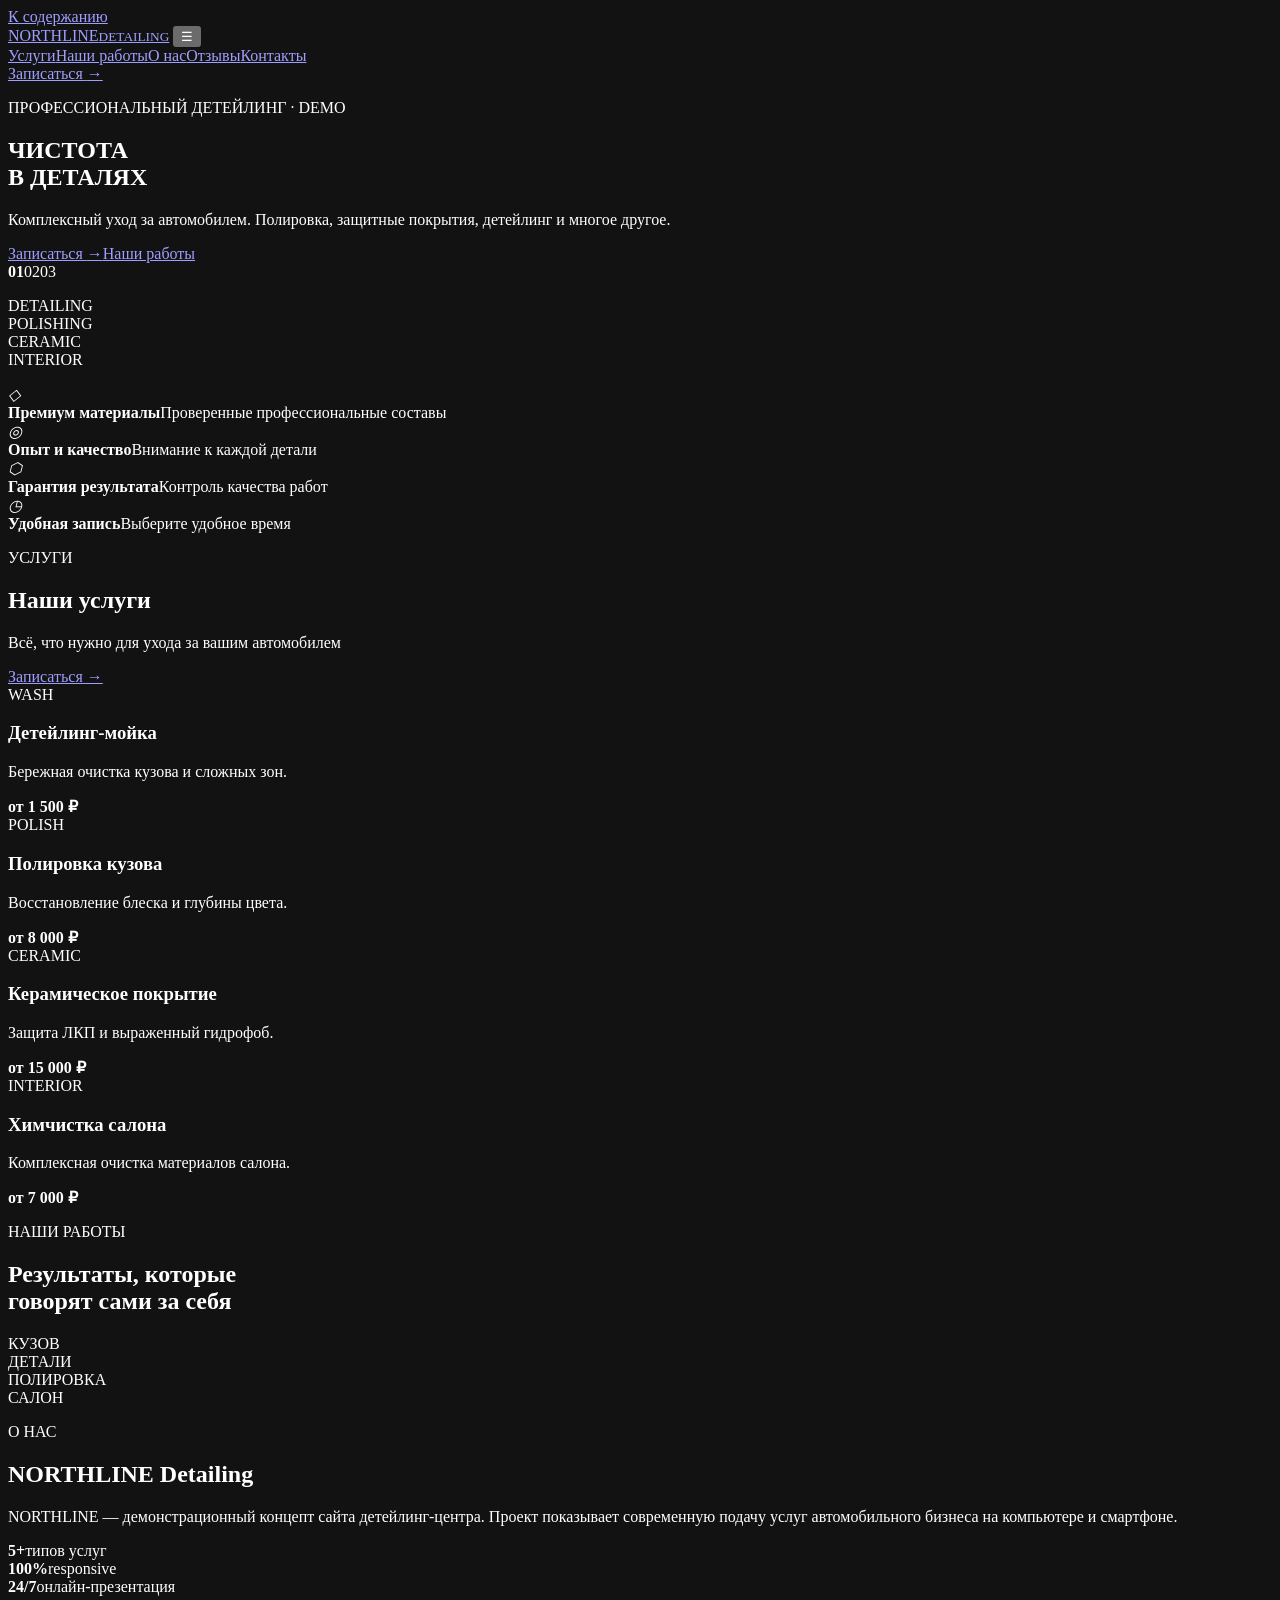
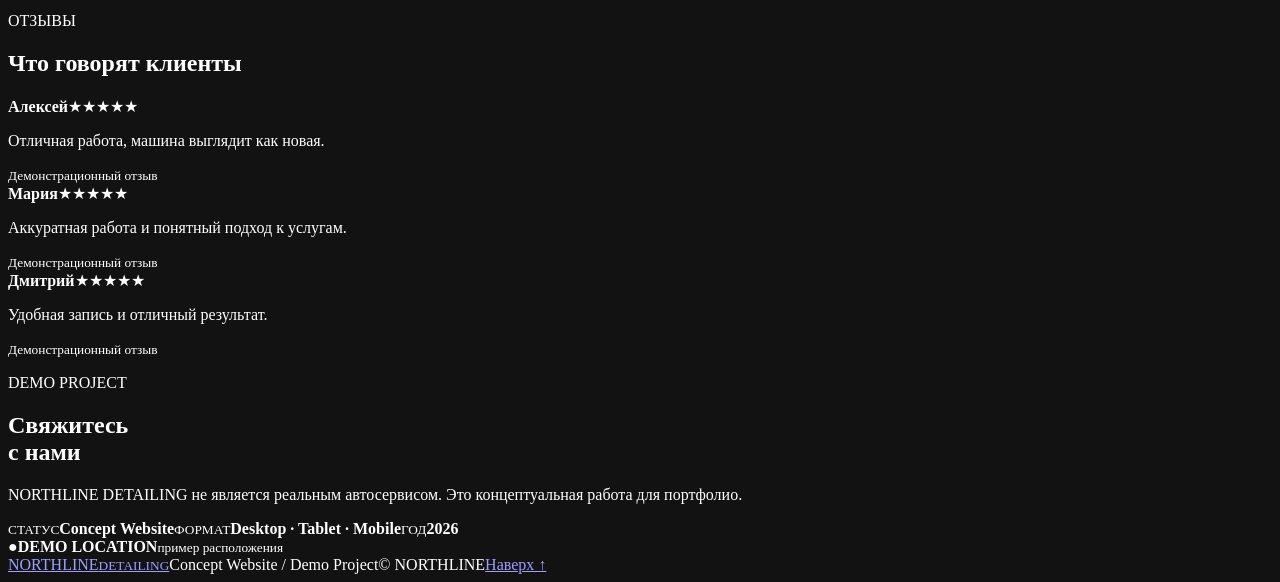
==== index.html @ 5ce38bc7 "Create NORTHLINE DETAILING demo" ====
<!doctype html>
<html lang="ru">
<head>
<meta charset="utf-8">
<meta name="viewport" content="width=device-width,initial-scale=1,viewport-fit=cover">
<meta name="description" content="NORTHLINE DETAILING — концепт-сайт премиального детейлинг-центра. Демонстрационный проект для портфолио веб-разработки.">
<meta name="theme-color" content="#080a0b">
<meta name="color-scheme" content="dark">
<meta property="og:title" content="NORTHLINE DETAILING">
<meta property="og:description" content="Чистота в деталях — демонстрационный сайт детейлинг-центра.">
<meta property="og:type" content="website">
<meta property="og:locale" content="ru_RU">
<title>NORTHLINE DETAILING — Demo Project</title>
<link rel="icon" href="favicon.svg" type="image/svg+xml">
<link rel="stylesheet" href="styles.css">
</head>
<body>
<a class="skip" href="#content">К содержанию</a>
<header class="header">
<a class="brand" href="#top">NORTHLINE<small>DETAILING</small></a>
<button class="menu-btn" aria-label="Открыть меню" aria-expanded="false" aria-controls="nav">☰</button>
<nav id="nav"><a href="#services">Услуги</a><a href="#works">Наши работы</a><a href="#about">О нас</a><a href="#reviews">Отзывы</a><a href="#contacts">Контакты</a></nav>
<a class="header-cta" href="#contacts">Записаться <span>→</span></a>
</header>
<main id="content">
<section id="top" class="hero">
<div class="hero-glow"></div>
<div class="hero-copy">
<p class="eyebrow">ПРОФЕССИОНАЛЬНЫЙ ДЕТЕЙЛИНГ · DEMO</p>
<h1>ЧИСТОТА<br><span>В ДЕТАЛЯХ</span></h1>
<p class="lead">Комплексный уход за автомобилем. Полировка, защитные покрытия, детейлинг и многое другое.</p>
<div class="actions"><a class="btn primary" href="#contacts">Записаться <b>→</b></a><a class="btn" href="#works">Наши работы</a></div>
<div class="pager"><b>01</b><i></i><span>02</span><span>03</span></div>
</div>
<div class="car-art" aria-hidden="true"><div class="light"></div><div class="car"><div class="glass"></div><div class="hood"></div><div class="wheel w1"></div><div class="wheel w2"></div></div><p>DETAILING<br>POLISHING<br>CERAMIC<br>INTERIOR</p></div>
</section>
<section class="benefits">
<article><i>◇</i><div><b>Премиум материалы</b><span>Проверенные профессиональные составы</span></div></article>
<article><i>◎</i><div><b>Опыт и качество</b><span>Внимание к каждой детали</span></div></article>
<article><i>⬡</i><div><b>Гарантия результата</b><span>Контроль качества работ</span></div></article>
<article><i>◷</i><div><b>Удобная запись</b><span>Выберите удобное время</span></div></article>
</section>
<section id="services" class="section">
<div class="section-head"><div><p class="eyebrow">УСЛУГИ</p><h2>Наши услуги</h2><p class="sub">Всё, что нужно для ухода за вашим автомобилем</p></div><a class="mini-btn" href="#contacts">Записаться →</a></div>
<div class="service-grid">
<article><div class="service-img wash"><span>WASH</span></div><h3>Детейлинг-мойка</h3><p>Бережная очистка кузова и сложных зон.</p><strong>от 1 500 ₽</strong></article>
<article><div class="service-img polish"><span>POLISH</span></div><h3>Полировка кузова</h3><p>Восстановление блеска и глубины цвета.</p><strong>от 8 000 ₽</strong></article>
<article><div class="service-img ceramic"><span>CERAMIC</span></div><h3>Керамическое покрытие</h3><p>Защита ЛКП и выраженный гидрофоб.</p><strong>от 15 000 ₽</strong></article>
<article><div class="service-img interior"><span>INTERIOR</span></div><h3>Химчистка салона</h3><p>Комплексная очистка материалов салона.</p><strong>от 7 000 ₽</strong></article>
</div>
</section>
<section id="works" class="section works">
<div class="section-head"><div><p class="eyebrow">НАШИ РАБОТЫ</p><h2>Результаты, которые<br>говорят сами за себя</h2></div></div>
<div class="work-grid"><div class="work rear"><span>КУЗОВ</span></div><div class="work wheel"><span>ДЕТАЛИ</span></div><div class="work front"><span>ПОЛИРОВКА</span></div><div class="work seat"><span>САЛОН</span></div></div>
</section>
<section id="about" class="about section">
<div><p class="eyebrow">О НАС</p><h2>NORTHLINE Detailing</h2><p>NORTHLINE — демонстрационный концепт сайта детейлинг-центра. Проект показывает современную подачу услуг автомобильного бизнеса на компьютере и смартфоне.</p></div>
<div class="stats"><article><strong>5+</strong><span>типов услуг</span></article><article><strong>100%</strong><span>responsive</span></article><article><strong>24/7</strong><span>онлайн-презентация</span></article></div>
</section>
<section id="reviews" class="section reviews">
<p class="eyebrow">ОТЗЫВЫ</p><h2>Что говорят клиенты</h2>
<div class="review-grid"><article><b>Алексей</b><span>★★★★★</span><p>Отличная работа, машина выглядит как новая.</p><small>Демонстрационный отзыв</small></article><article><b>Мария</b><span>★★★★★</span><p>Аккуратная работа и понятный подход к услугам.</p><small>Демонстрационный отзыв</small></article><article><b>Дмитрий</b><span>★★★★★</span><p>Удобная запись и отличный результат.</p><small>Демонстрационный отзыв</small></article></div>
</section>
<section id="contacts" class="section contacts">
<div><p class="eyebrow">DEMO PROJECT</p><h2>Свяжитесь<br>с нами</h2><p>NORTHLINE DETAILING не является реальным автосервисом. Это концептуальная работа для портфолио.</p></div>
<div class="contact-card"><small>СТАТУС</small><b>Concept Website</b><small>ФОРМАТ</small><b>Desktop · Tablet · Mobile</b><small>ГОД</small><b>2026</b></div>
<div class="map"><span>●</span><b>DEMO LOCATION</b><small>пример расположения</small></div>
</section>
</main>
<footer><a class="brand" href="#top">NORTHLINE<small>DETAILING</small></a><span>Concept Website / Demo Project</span><span>© <span id="year"></span> NORTHLINE</span><a href="#top">Наверх ↑</a></footer>
<script src="script.js" defer></script>
</body></html>
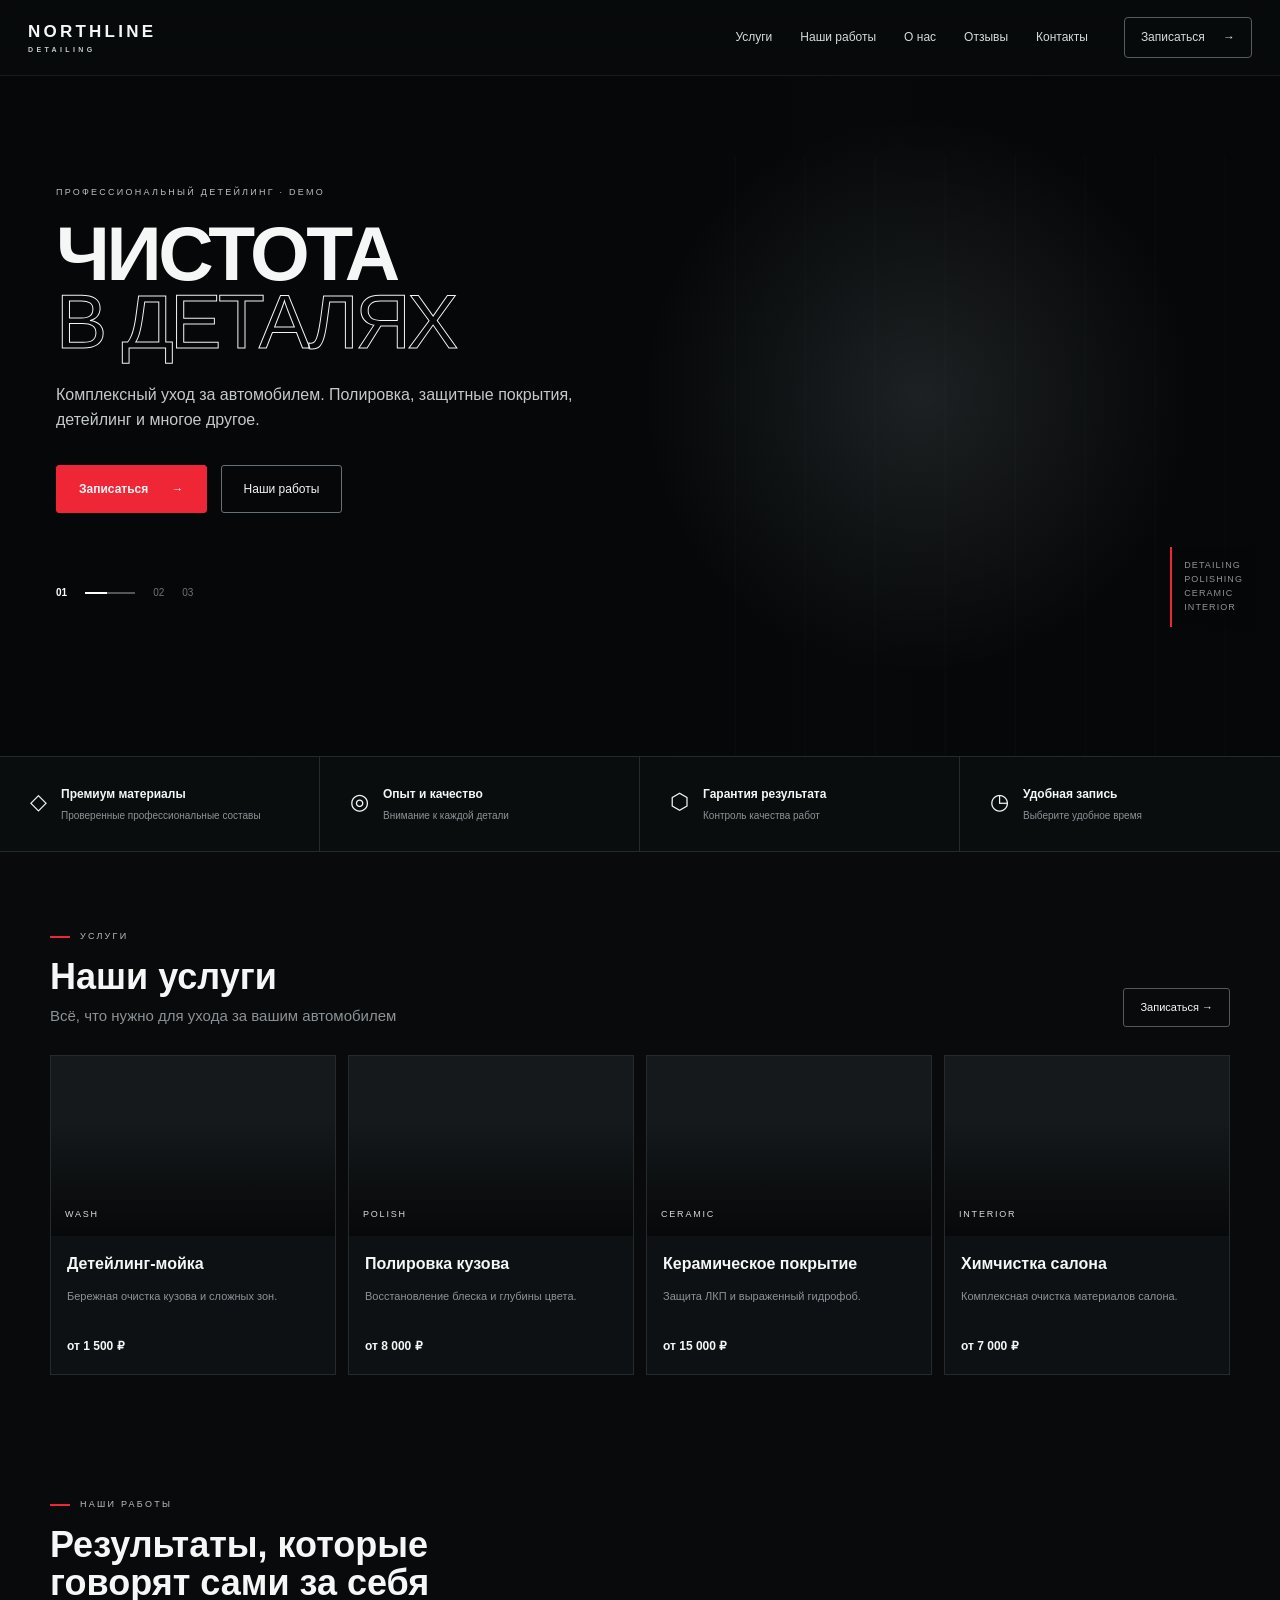
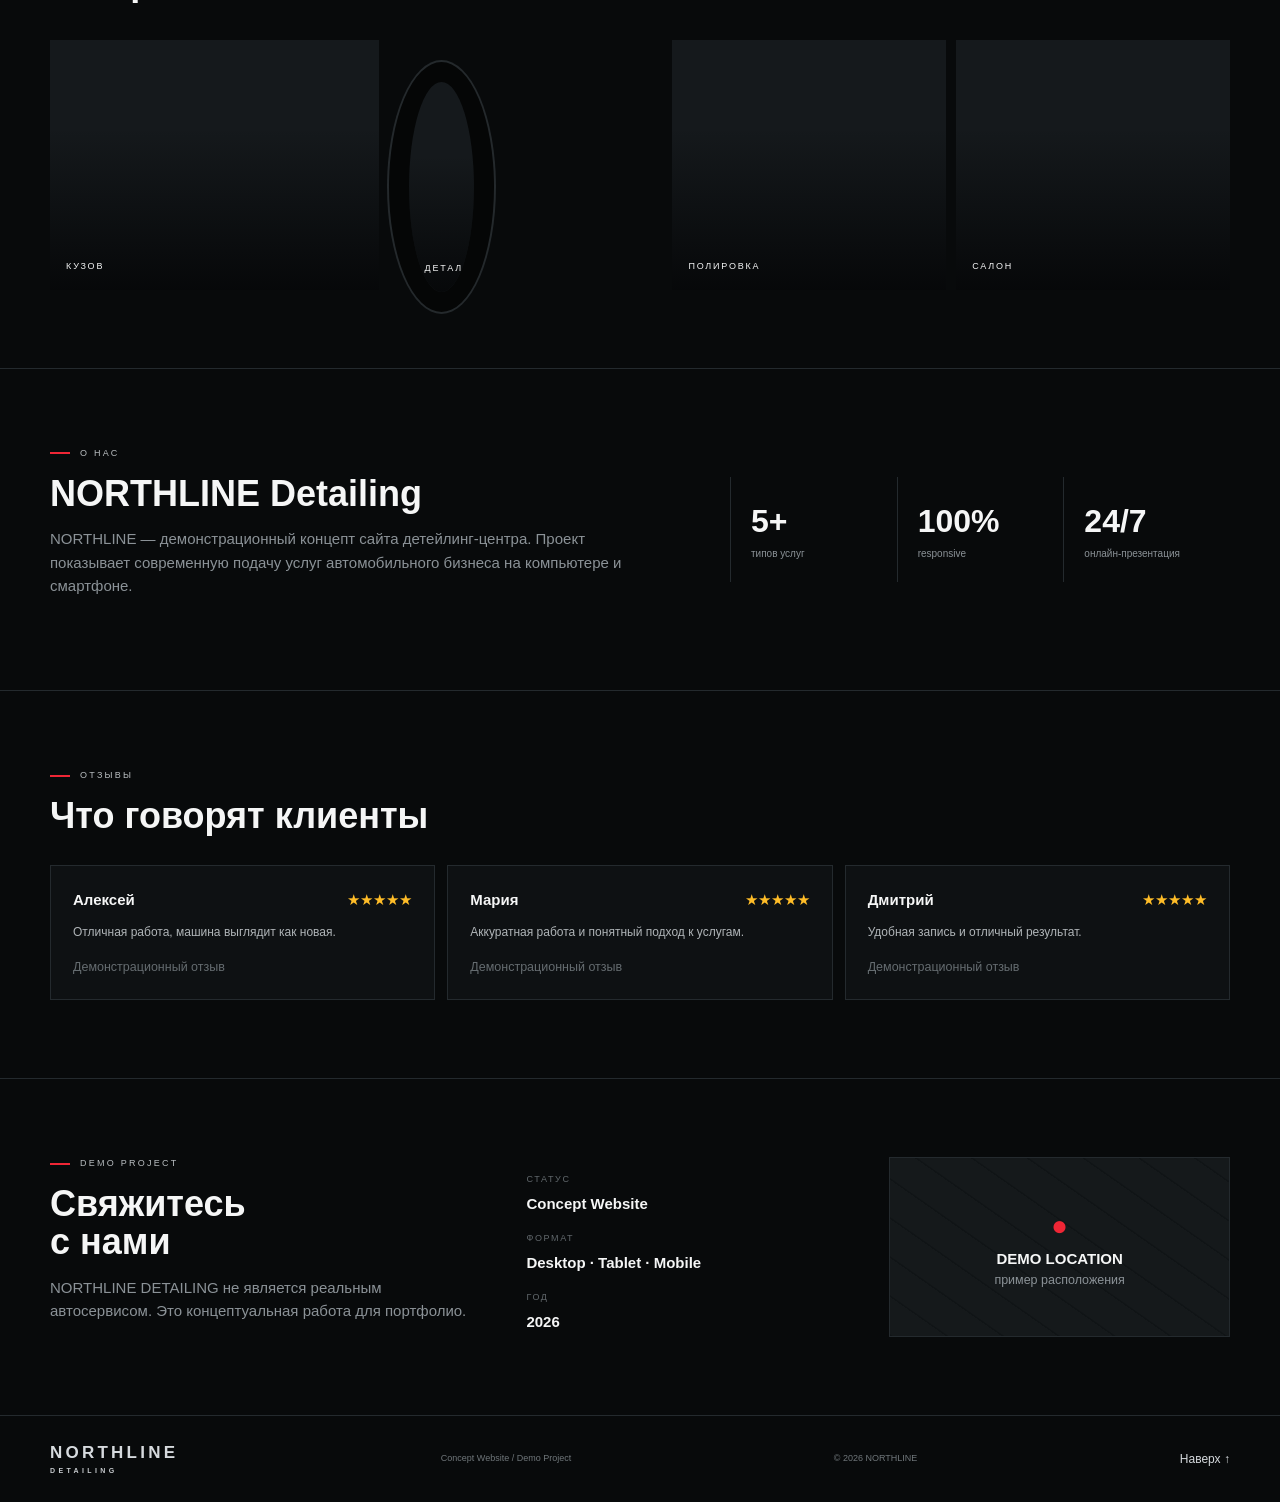
==== commit fb3402c2: "NORTHLINE v3: remove legacy car and bust asset cache" ====
--- a/index.html
+++ b/index.html
@@ -12,7 +12,7 @@
 <meta property="og:locale" content="ru_RU">
 <title>NORTHLINE DETAILING — Demo Project</title>
 <link rel="icon" href="favicon.svg" type="image/svg+xml">
-<link rel="stylesheet" href="styles.css">
+<link rel="stylesheet" href="styles.css?v=3">
 </head>
 <body>
 <a class="skip" href="#content">К содержанию</a>
@@ -32,7 +32,7 @@
 <div class="actions"><a class="btn primary" href="#contacts">Записаться <b>→</b></a><a class="btn" href="#works">Наши работы</a></div>
 <div class="pager"><b>01</b><i></i><span>02</span><span>03</span></div>
 </div>
-<div class="car-art" aria-hidden="true"><div class="light"></div><div class="car"><div class="glass"></div><div class="hood"></div><div class="wheel w1"></div><div class="wheel w2"></div></div><p>DETAILING<br>POLISHING<br>CERAMIC<br>INTERIOR</p></div>
+<div class="car-art" aria-hidden="true"><p>DETAILING<br>POLISHING<br>CERAMIC<br>INTERIOR</p></div>
 </section>
 <section class="benefits">
 <article><i>◇</i><div><b>Премиум материалы</b><span>Проверенные профессиональные составы</span></div></article>
@@ -68,5 +68,5 @@
 </section>
 </main>
 <footer><a class="brand" href="#top">NORTHLINE<small>DETAILING</small></a><span>Concept Website / Demo Project</span><span>© <span id="year"></span> NORTHLINE</span><a href="#top">Наверх ↑</a></footer>
-<script src="script.js" defer></script>
+<script src="script.js?v=3" defer></script>
 </body></html>
--- a/styles.css
+++ b/styles.css
@@ -0,0 +1,24 @@
+:root{--bg:#080a0b;--panel:#0e1113;--panel2:#121619;--ink:#f5f6f6;--muted:#8b9297;--line:#242a2e;--red:#ef2635;--max:1380px}*{box-sizing:border-box}html{scroll-behavior:smooth}body{margin:0;background:var(--bg);color:var(--ink);font:15px/1.55 Arial,sans-serif;-webkit-font-smoothing:antialiased}a{color:inherit}.skip{position:absolute;left:-9999px}.skip:focus{left:12px;top:12px;z-index:100;background:#fff;color:#000;padding:10px}.header{height:76px;display:flex;align-items:center;gap:36px;padding:0 max(28px,calc((100vw - var(--max))/2));position:sticky;top:0;z-index:30;background:rgba(8,10,11,.9);backdrop-filter:blur(18px);border-bottom:1px solid rgba(255,255,255,.07)}.brand{text-decoration:none;font-weight:800;letter-spacing:.19em;font-size:17px;line-height:1}.brand small{display:block;font-size:7px;letter-spacing:.48em;margin-top:6px;color:#c7cbce}nav{display:flex;gap:28px;margin-left:auto}nav a,.header-cta,footer a{text-decoration:none;font-size:12px;color:#d6dade}.header-cta{border:1px solid #555d62;border-radius:4px;padding:10px 16px}.header-cta span{margin-left:15px}.menu-btn{display:none;background:none;border:0;color:#fff;font-size:24px}.hero{max-width:var(--max);min-height:680px;margin:auto;position:relative;overflow:hidden;display:grid;grid-template-columns:52% 48%;background:linear-gradient(110deg,#080a0b 38%,#11161a)}.hero-glow{position:absolute;inset:0;background:radial-gradient(circle at 72% 47%,rgba(110,120,126,.22),transparent 28%),linear-gradient(90deg,transparent 50%,rgba(0,0,0,.15));pointer-events:none}.hero-copy{position:relative;z-index:2;padding:110px 56px 50px}.eyebrow{font-size:9px;letter-spacing:.25em;color:#b9bec1;margin:0 0 14px}.eyebrow:before{content:"";display:inline-block;width:20px;height:2px;background:var(--red);vertical-align:middle;margin-right:10px}.hero .eyebrow:before{display:none}.hero h1{font-size:clamp(54px,6vw,92px);line-height:.88;letter-spacing:-.045em;margin:20px 0 28px}.hero h1 span{font-weight:400;color:transparent;-webkit-text-stroke:1px #f4f4f4}.lead{max-width:560px;color:#c5c9cc;font-size:16px}.actions{display:flex;gap:14px;margin-top:32px}.btn{padding:14px 22px;border:1px solid #687077;border-radius:3px;text-decoration:none;font-size:12px;transition:.2s}.btn.primary{background:var(--red);border-color:var(--red);font-weight:700}.btn b{margin-left:20px}.btn:hover{transform:translateY(-2px)}.pager{display:flex;align-items:center;gap:18px;margin-top:72px;font-size:10px;color:#6e7478}.pager b{color:#fff}.pager i{display:block;width:50px;height:2px;background:linear-gradient(90deg,#fff 45%,#555 45%)}.car-art{position:relative;min-height:600px;align-self:end}.car-art:after{content:"";position:absolute;inset:0;background:repeating-linear-gradient(90deg,transparent 0 68px,rgba(255,255,255,.025) 69px 70px);opacity:.6}.car{position:absolute;z-index:2;right:-40px;bottom:100px;width:620px;height:270px;background:linear-gradient(165deg,#2d353a 0 7%,#080a0b 34%,#151a1e 63%,#030404);clip-path:polygon(3% 46%,23% 35%,37% 9%,70% 7%,89% 28%,98% 50%,96% 78%,5% 80%,0 64%);filter:drop-shadow(0 35px 28px #000)}.glass{position:absolute;left:220px;top:32px;width:230px;height:75px;background:linear-gradient(130deg,#202a30,#050708);clip-path:polygon(13% 0,75% 0,100% 100%,0 100%)}.hood{position:absolute;left:30px;top:120px;width:260px;height:5px;background:linear-gradient(90deg,var(--red),#fff 35%,transparent);box-shadow:0 0 20px #fff}.wheel{position:absolute;bottom:-22px;width:105px;height:105px;border:20px solid #050606;border-radius:50%;background:radial-gradient(circle,#777 0 8%,#222 9% 38%,#080909 39%);box-shadow:0 0 0 2px #24292c}.w1{left:90px}.w2{right:65px}.car-art>p{position:absolute;z-index:3;right:25px;bottom:60px;color:#8d9498;font-size:9px;letter-spacing:.12em}.light{position:absolute;right:100px;top:80px;width:400px;height:260px;background:radial-gradient(ellipse,rgba(255,255,255,.08),transparent 65%);transform:rotate(-12deg)}.benefits{max-width:var(--max);margin:auto;display:grid;grid-template-columns:repeat(4,1fr);border-block:1px solid var(--line);background:#0a0d0e}.benefits article{display:flex;gap:14px;padding:28px 30px;border-right:1px solid var(--line)}.benefits article:last-child{border:0}.benefits i{font-style:normal;font-size:22px}.benefits b,.benefits span{display:block}.benefits b{font-size:12px}.benefits span{font-size:10px;color:var(--muted);margin-top:4px}.section{max-width:var(--max);margin:auto;padding:78px 50px}.section-head{display:flex;justify-content:space-between;align-items:end}.section h2{font-size:36px;line-height:1.05;margin:8px 0 8px}.sub{color:var(--muted);margin:0 0 28px}.mini-btn{border:1px solid #52595e;border-radius:3px;padding:10px 16px;text-decoration:none;font-size:11px;margin-bottom:28px}.service-grid{display:grid;grid-template-columns:repeat(4,1fr);gap:12px}.service-grid article{border:1px solid var(--line);background:var(--panel);padding-bottom:18px;transition:.25s}.service-grid article:hover{transform:translateY(-4px);border-color:#4b5358}.service-img{height:180px;display:flex;align-items:end;padding:14px;overflow:hidden;position:relative;background:#15191b}.service-img:before{content:"";position:absolute;inset:0}.service-img span{position:relative;z-index:1;font-size:9px;letter-spacing:.2em;color:#d7dbdd}.wash:before{background:radial-gradient(circle at 25% 35%,rgba(255,255,255,.7) 0 2%,transparent 3%),repeating-radial-gradient(circle at 40% 55%,#31383b 0 2px,#101315 3px 16px)}.polish:before{background:radial-gradient(circle at 60% 20%,#9a1d27,transparent 10%),radial-gradient(circle at 50% 55%,#4d5355,transparent 18%),linear-gradient(140deg,#101214,#292d2f)}.ceramic:before{background:radial-gradient(circle at 40% 45%,#cfd5d8 0 2%,transparent 3%),radial-gradient(circle at 70% 30%,#d7dde0 0 1%,transparent 2%),linear-gradient(150deg,#242a2d,#0b0d0e)}.interior:before{background:repeating-linear-gradient(75deg,#161a1d 0 25px,#45141a 26px 29px,#0b0d0e 30px 55px)}.service-grid h3,.service-grid p,.service-grid strong{margin-left:16px;margin-right:16px}.service-grid h3{font-size:16px;margin-bottom:5px}.service-grid p{font-size:11px;color:var(--muted);min-height:34px}.service-grid strong{font-size:12px}.works{padding-top:45px}.work-grid{display:grid;grid-template-columns:1.2fr 1fr 1fr 1fr;gap:10px;margin-top:30px}.work{height:250px;display:flex;align-items:end;padding:16px;position:relative;overflow:hidden;background:#15191c}.work:before{content:"";position:absolute;inset:0;transition:.35s}.work:hover:before{transform:scale(1.04)}.work span{position:relative;z-index:1;font-size:9px;letter-spacing:.2em}.rear:before{background:radial-gradient(circle at 22% 55%,#e3202d 0 2%,transparent 8%),linear-gradient(140deg,#080909,#252b2e 55%,#090a0b)}.wheel:before{background:repeating-radial-gradient(circle at 50% 50%,#0a0b0c 0 22px,#454b4e 23px 28px,#101214 29px 45px)}.front:before{background:linear-gradient(155deg,#090a0b,#2d3336 50%,#090b0c);box-shadow:inset 0 0 60px #000}.seat:before{background:repeating-linear-gradient(75deg,#111416 0 35px,#5c151d 36px 39px,#080a0b 40px 70px)}.about{display:grid;grid-template-columns:1.2fr 1fr;gap:80px;border-top:1px solid var(--line)}.about p:not(.eyebrow){color:var(--muted);max-width:650px}.stats{display:grid;grid-template-columns:repeat(3,1fr);align-items:center}.stats article{padding:20px;border-left:1px solid var(--line)}.stats strong,.stats span{display:block}.stats strong{font-size:32px}.stats span{color:var(--muted);font-size:10px}.reviews{border-top:1px solid var(--line)}.review-grid{display:grid;grid-template-columns:repeat(3,1fr);gap:12px;margin-top:30px}.review-grid article{border:1px solid var(--line);background:var(--panel);padding:22px}.review-grid span{float:right;color:#ffbd28}.review-grid p{color:#b0b5b8;font-size:12px}.review-grid small{color:#656c70}.contacts{display:grid;grid-template-columns:1.1fr .8fr .9fr;gap:60px;align-items:center;border-top:1px solid var(--line)}.contacts>div>p:not(.eyebrow){color:var(--muted);max-width:500px}.contact-card{display:grid;gap:5px}.contact-card small{color:#62696d;font-size:9px;letter-spacing:.18em;margin-top:12px}.map{height:180px;border:1px solid var(--line);background:repeating-linear-gradient(35deg,#101416 0 1px,#15191b 2px 32px);display:grid;place-content:center;text-align:center}.map span{color:var(--red);font-size:28px}.map small{color:var(--muted)}footer{max-width:var(--max);margin:auto;border-top:1px solid var(--line);padding:28px 50px;display:flex;align-items:center;justify-content:space-between;color:#6f767a;font-size:9px}section[id]{scroll-margin-top:85px}a:focus-visible,button:focus-visible{outline:2px solid var(--red);outline-offset:4px}.menu-open{overflow:hidden}@media(max-width:850px){.header{height:68px;padding:0 20px}.header-cta{display:none}.menu-btn{display:block;margin-left:auto;cursor:pointer;min-width:44px;min-height:44px}nav{display:none;position:absolute;top:68px;left:0;right:0;background:#090b0c;padding:22px;flex-direction:column;border-bottom:1px solid var(--line)}nav.open{display:flex}nav a{font-size:17px;padding:8px}.hero{grid-template-columns:1fr;min-height:760px}.hero-copy{padding:70px 24px 30px}.hero h1{font-size:58px}.car-art{position:absolute;inset:auto 0 0 0;min-height:330px;opacity:.85}.car{width:480px;height:210px;right:-120px;bottom:70px}.glass{transform:scale(.75);transform-origin:left top}.wheel{transform:scale(.75)}.pager{margin-top:42px}.benefits{grid-template-columns:1fr 1fr}.service-grid{grid-template-columns:1fr 1fr}.work-grid{grid-template-columns:1fr 1fr}.about{grid-template-columns:1fr;gap:30px}.contacts{grid-template-columns:1fr 1fr}.map{grid-column:1/-1}.section{padding:62px 22px}footer{padding:28px 22px;gap:20px;flex-wrap:wrap}}@media(max-width:520px){.hero{min-height:720px}.hero h1{font-size:48px}.lead{font-size:14px}.actions{flex-wrap:wrap}.benefits{grid-template-columns:1fr}.benefits article{border-right:0;border-bottom:1px solid var(--line)}.service-grid{display:flex;overflow:auto;scroll-snap-type:x mandatory}.service-grid article{min-width:82vw;scroll-snap-align:center}.work-grid{display:flex;overflow:auto;scroll-snap-type:x mandatory}.work{min-width:78vw;scroll-snap-align:center}.stats{grid-template-columns:1fr 1fr 1fr}.stats strong{font-size:25px}.review-grid{display:flex;overflow:auto}.review-grid article{min-width:82vw}.contacts{grid-template-columns:1fr}.section-head{align-items:start}.mini-btn{display:none}.car{right:-190px}.car-art>p{display:none}}@media(prefers-reduced-motion:reduce){html{scroll-behavior:auto}*,*:before,*:after{transition:none!important}}
+/* v2 — photographic art direction */
+.hero{background-image:linear-gradient(90deg,rgba(5,7,8,.98) 0%,rgba(5,7,8,.90) 39%,rgba(5,7,8,.38) 67%,rgba(5,7,8,.52) 100%),url("https://images.unsplash.com/photo-1714434087805-1147b7d37c0a?auto=format&fit=crop&q=86&w=2400");background-size:cover;background-position:center}
+.car-art{min-height:600px}.car-art .car,.car-art .light{display:none}.car-art>p{bottom:120px;background:rgba(5,7,8,.6);padding:12px;border-left:2px solid var(--red)}
+.service-img,.work{background-size:cover;background-position:center}
+.service-img:after,.work:after{content:"";position:absolute;inset:0;background:linear-gradient(180deg,transparent 35%,rgba(4,5,6,.85))}
+.service-img span,.work span{z-index:2}
+.wash{background-image:url("https://images.unsplash.com/photo-1658591645031-8ce030cc96f7?auto=format&fit=crop&q=80&w=1200")}
+.polish{background-image:url("https://images.unsplash.com/photo-1628149611399-d5f7b6723a90?auto=format&fit=crop&q=80&w=1200")}
+.ceramic{background-image:url("https://images.unsplash.com/photo-1714434087805-1147b7d37c0a?auto=format&fit=crop&q=80&w=1200")}
+.interior{background-image:url("https://images.unsplash.com/photo-1628149611399-d5f7b6723a90?auto=format&fit=crop&q=80&w=1200");background-position:70% 50%}
+.service-img:before,.work:before{display:none}
+.rear{background-image:url("https://images.unsplash.com/photo-1628149611399-d5f7b6723a90?auto=format&fit=crop&q=82&w=1400")}
+.wheel{background-image:url("https://images.unsplash.com/photo-1714434087805-1147b7d37c0a?auto=format&fit=crop&q=82&w=1400");background-position:65% 50%}
+.front{background-image:url("https://images.unsplash.com/photo-1658591645031-8ce030cc96f7?auto=format&fit=crop&q=82&w=1400")}
+.seat{background-image:url("https://images.unsplash.com/photo-1628149611399-d5f7b6723a90?auto=format&fit=crop&q=82&w=1400");background-position:30% 50%}
+@media(max-width:850px){.hero{background-image:linear-gradient(180deg,rgba(5,7,8,.88) 0%,rgba(5,7,8,.78) 50%,rgba(5,7,8,.42) 100%),url("https://images.unsplash.com/photo-1714434087805-1147b7d37c0a?auto=format&fit=crop&q=84&w=1400");background-position:58% center}.car-art{display:none}}
+
+/* v3 — hard reset for the hero, prevents the legacy CSS car from ever appearing */
+.hero .car,.hero .glass,.hero .hood,.hero .wheel,.hero .light{display:none!important}
+.hero{isolation:isolate}
+.hero:before{content:"";position:absolute;inset:0;z-index:0;background:linear-gradient(90deg,rgba(5,7,8,.98) 0%,rgba(5,7,8,.90) 38%,rgba(5,7,8,.32) 70%,rgba(5,7,8,.48) 100%),url("https://images.unsplash.com/photo-1714434087805-1147b7d37c0a?auto=format&fit=crop&q=88&w=2400");background-size:cover;background-position:center}
+.hero-copy,.car-art{z-index:2}
+@media(max-width:850px){.hero:before{background:linear-gradient(180deg,rgba(5,7,8,.9) 0%,rgba(5,7,8,.74) 55%,rgba(5,7,8,.4) 100%),url("https://images.unsplash.com/photo-1714434087805-1147b7d37c0a?auto=format&fit=crop&q=86&w=1400");background-size:cover;background-position:58% center}}
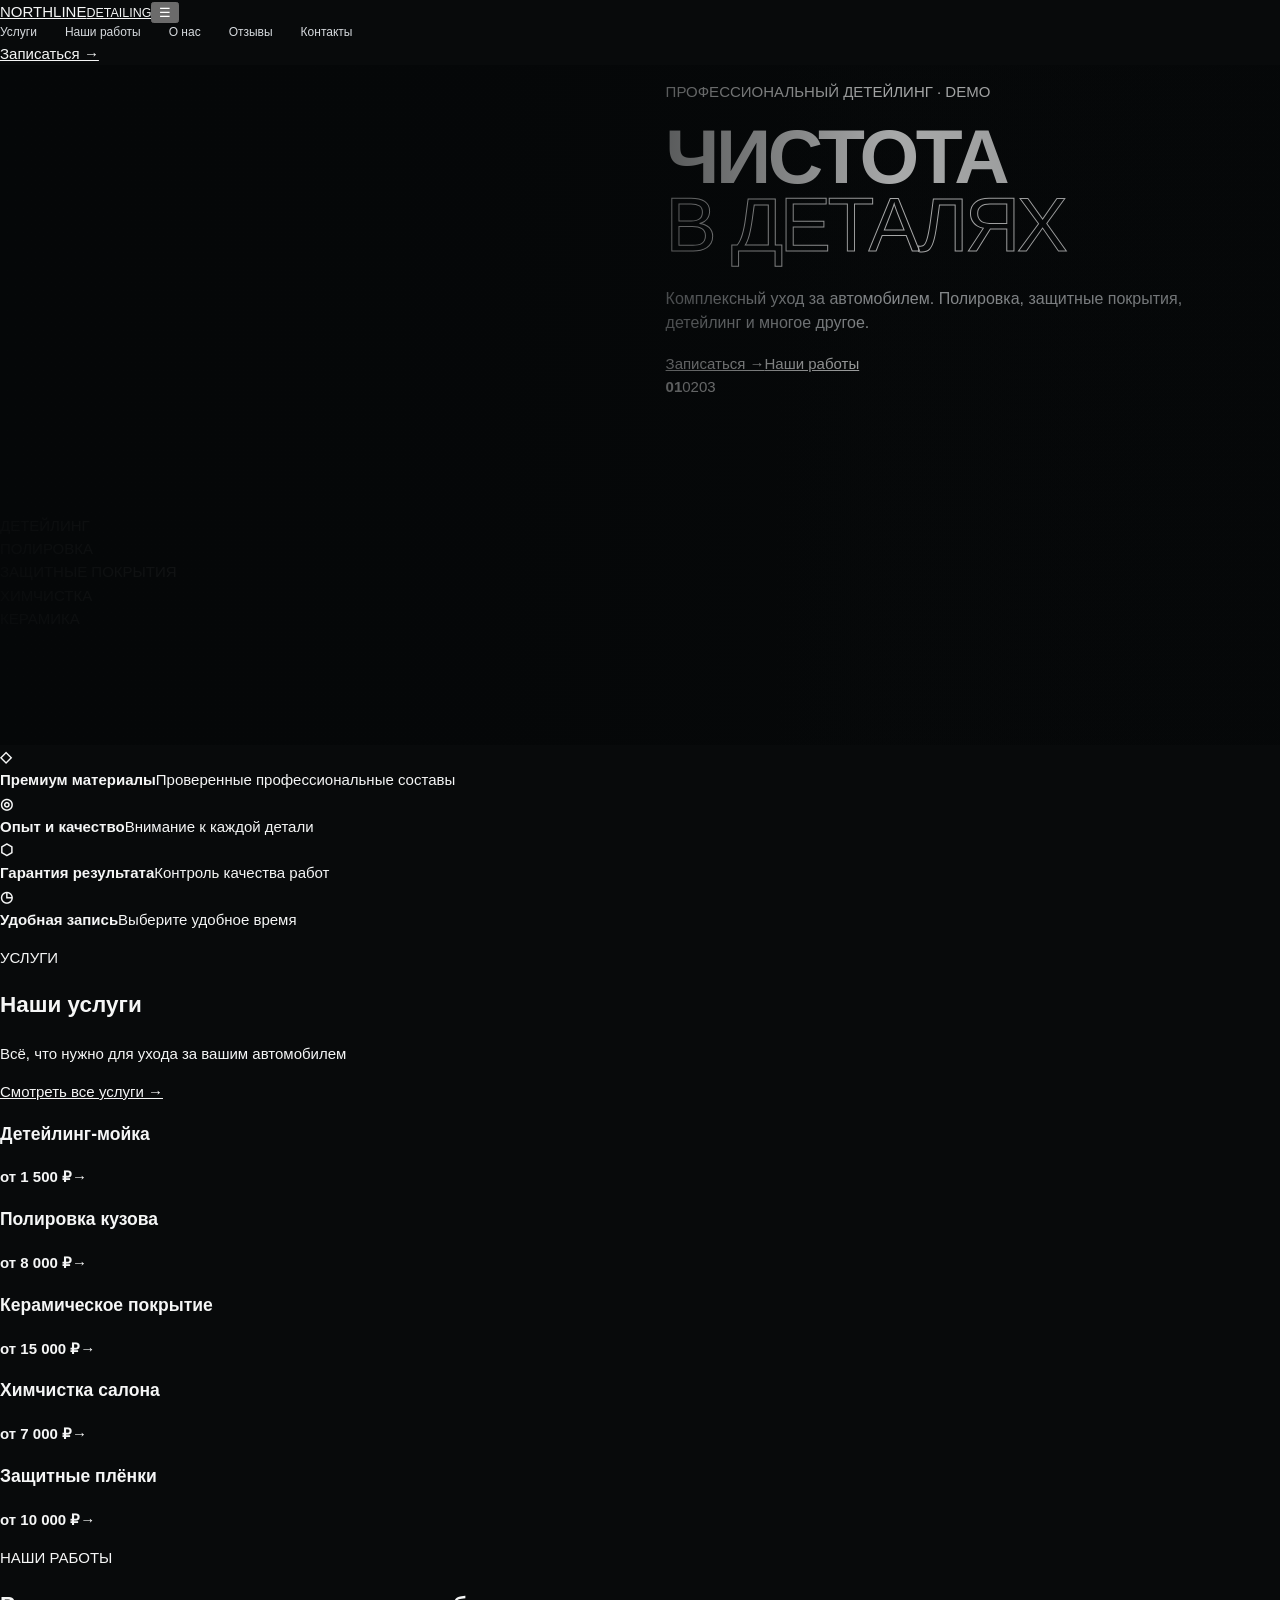
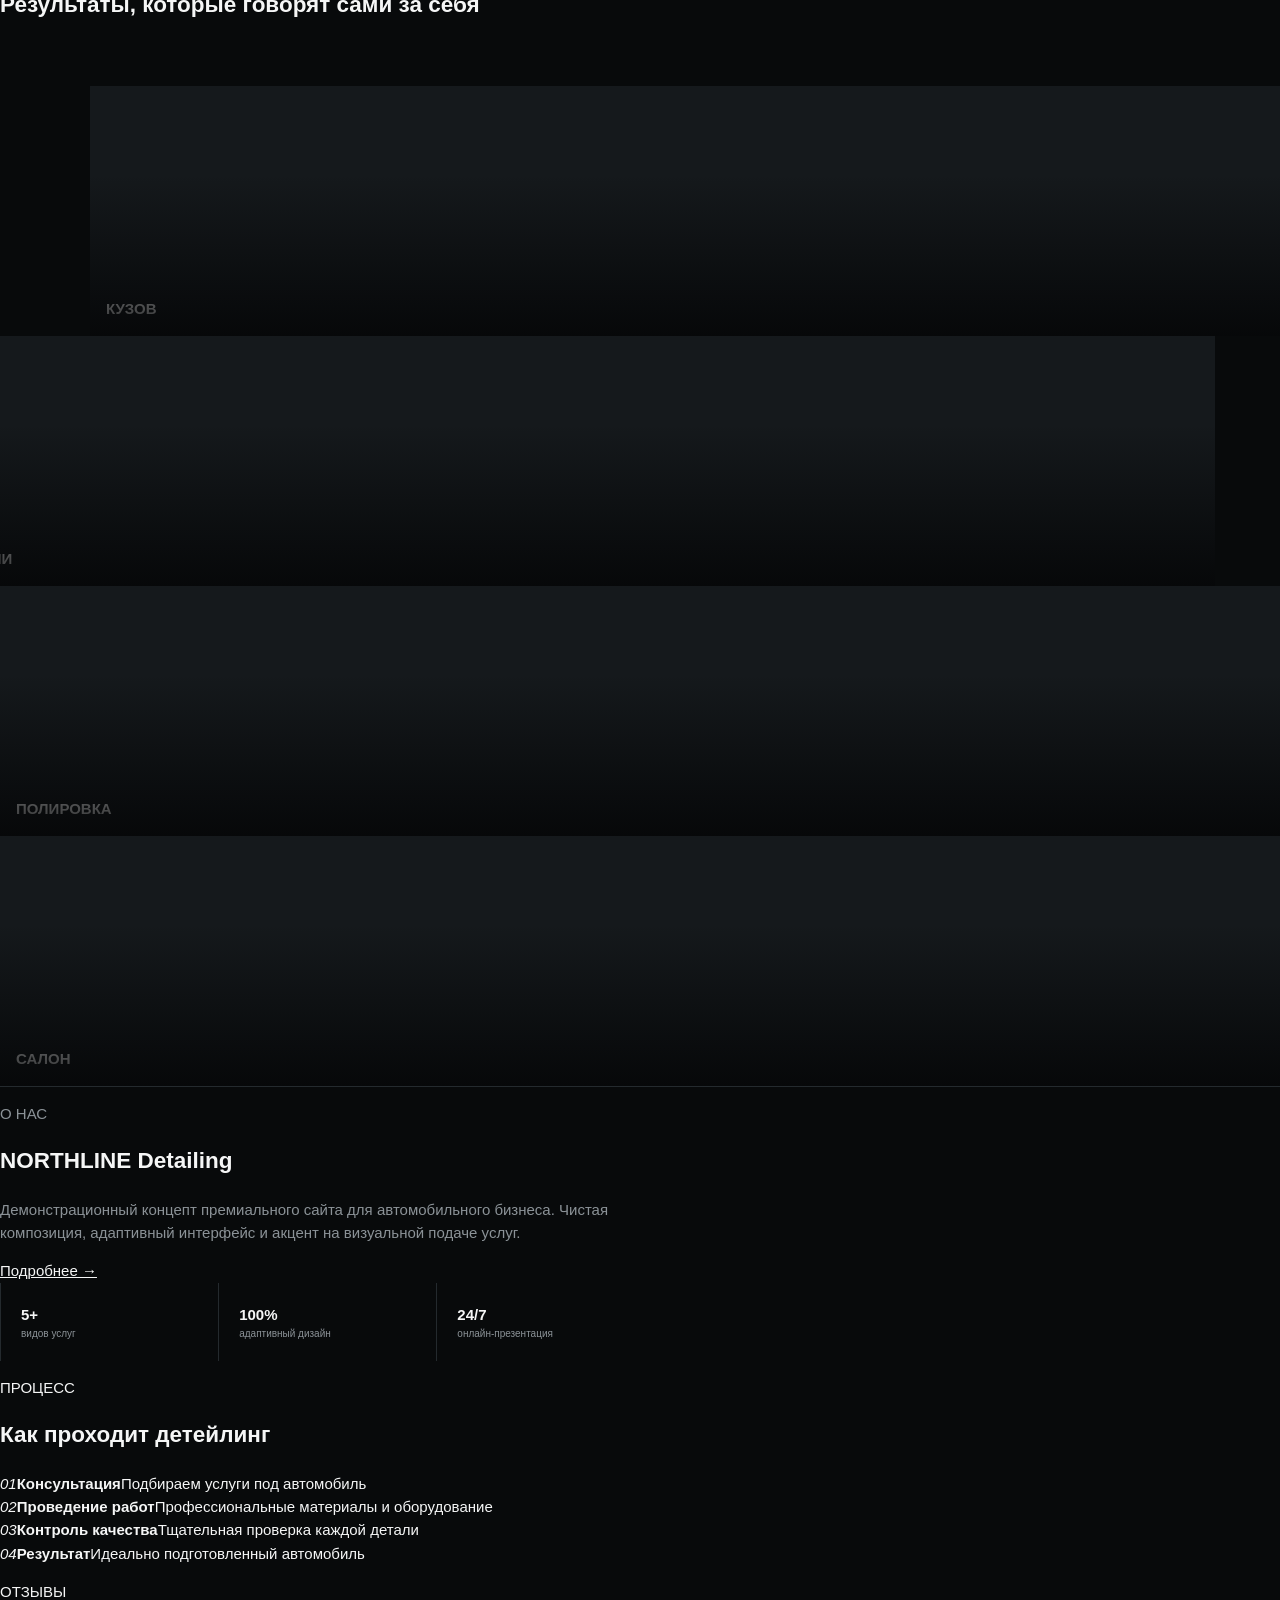
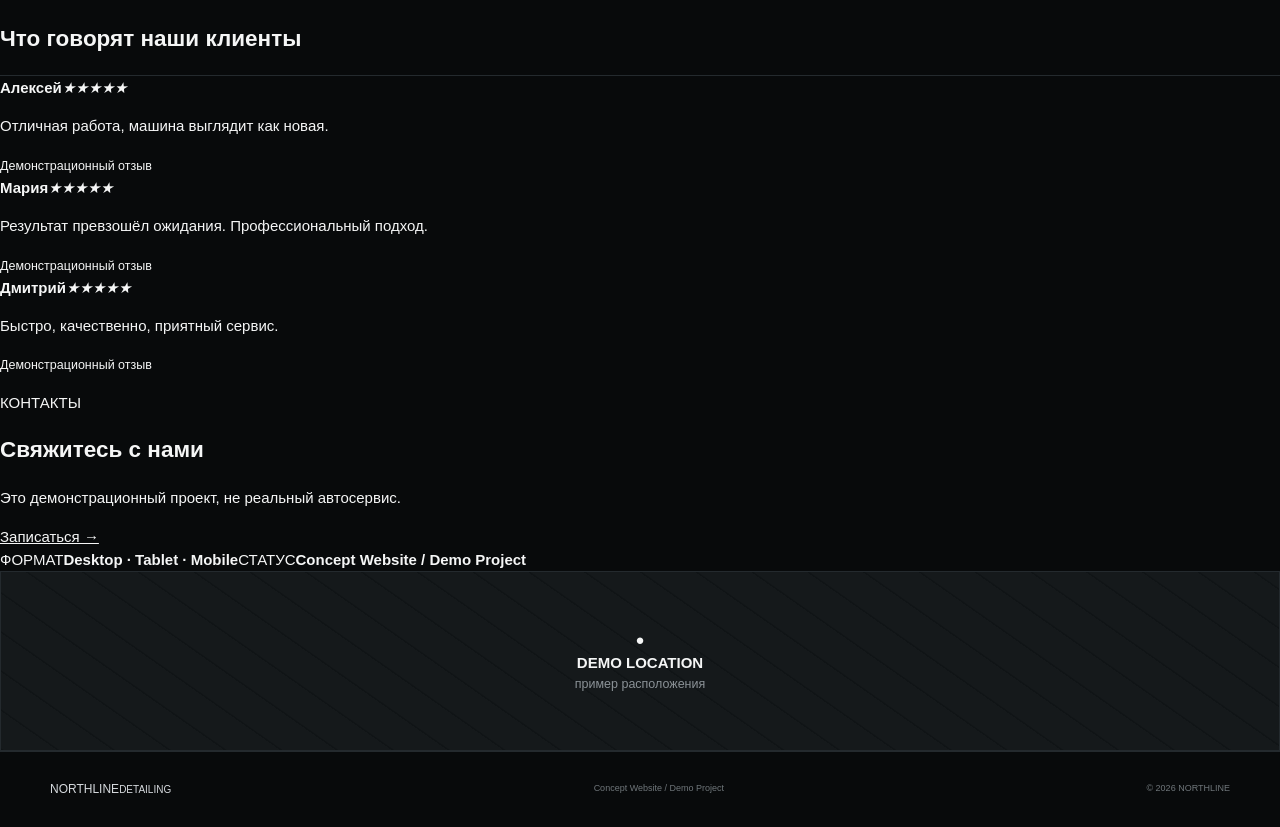
==== commit 4a2110b4: "NORTHLINE v4: rebuild from approved premium concept" ====
--- a/index.html
+++ b/index.html
@@ -1,72 +1,12 @@
-<!doctype html>
-<html lang="ru">
-<head>
-<meta charset="utf-8">
-<meta name="viewport" content="width=device-width,initial-scale=1,viewport-fit=cover">
-<meta name="description" content="NORTHLINE DETAILING — концепт-сайт премиального детейлинг-центра. Демонстрационный проект для портфолио веб-разработки.">
-<meta name="theme-color" content="#080a0b">
-<meta name="color-scheme" content="dark">
-<meta property="og:title" content="NORTHLINE DETAILING">
-<meta property="og:description" content="Чистота в деталях — демонстрационный сайт детейлинг-центра.">
-<meta property="og:type" content="website">
-<meta property="og:locale" content="ru_RU">
-<title>NORTHLINE DETAILING — Demo Project</title>
-<link rel="icon" href="favicon.svg" type="image/svg+xml">
-<link rel="stylesheet" href="styles.css?v=3">
-</head>
-<body>
-<a class="skip" href="#content">К содержанию</a>
-<header class="header">
-<a class="brand" href="#top">NORTHLINE<small>DETAILING</small></a>
-<button class="menu-btn" aria-label="Открыть меню" aria-expanded="false" aria-controls="nav">☰</button>
-<nav id="nav"><a href="#services">Услуги</a><a href="#works">Наши работы</a><a href="#about">О нас</a><a href="#reviews">Отзывы</a><a href="#contacts">Контакты</a></nav>
-<a class="header-cta" href="#contacts">Записаться <span>→</span></a>
-</header>
-<main id="content">
-<section id="top" class="hero">
-<div class="hero-glow"></div>
-<div class="hero-copy">
-<p class="eyebrow">ПРОФЕССИОНАЛЬНЫЙ ДЕТЕЙЛИНГ · DEMO</p>
-<h1>ЧИСТОТА<br><span>В ДЕТАЛЯХ</span></h1>
-<p class="lead">Комплексный уход за автомобилем. Полировка, защитные покрытия, детейлинг и многое другое.</p>
-<div class="actions"><a class="btn primary" href="#contacts">Записаться <b>→</b></a><a class="btn" href="#works">Наши работы</a></div>
-<div class="pager"><b>01</b><i></i><span>02</span><span>03</span></div>
-</div>
-<div class="car-art" aria-hidden="true"><p>DETAILING<br>POLISHING<br>CERAMIC<br>INTERIOR</p></div>
-</section>
-<section class="benefits">
-<article><i>◇</i><div><b>Премиум материалы</b><span>Проверенные профессиональные составы</span></div></article>
-<article><i>◎</i><div><b>Опыт и качество</b><span>Внимание к каждой детали</span></div></article>
-<article><i>⬡</i><div><b>Гарантия результата</b><span>Контроль качества работ</span></div></article>
-<article><i>◷</i><div><b>Удобная запись</b><span>Выберите удобное время</span></div></article>
-</section>
-<section id="services" class="section">
-<div class="section-head"><div><p class="eyebrow">УСЛУГИ</p><h2>Наши услуги</h2><p class="sub">Всё, что нужно для ухода за вашим автомобилем</p></div><a class="mini-btn" href="#contacts">Записаться →</a></div>
-<div class="service-grid">
-<article><div class="service-img wash"><span>WASH</span></div><h3>Детейлинг-мойка</h3><p>Бережная очистка кузова и сложных зон.</p><strong>от 1 500 ₽</strong></article>
-<article><div class="service-img polish"><span>POLISH</span></div><h3>Полировка кузова</h3><p>Восстановление блеска и глубины цвета.</p><strong>от 8 000 ₽</strong></article>
-<article><div class="service-img ceramic"><span>CERAMIC</span></div><h3>Керамическое покрытие</h3><p>Защита ЛКП и выраженный гидрофоб.</p><strong>от 15 000 ₽</strong></article>
-<article><div class="service-img interior"><span>INTERIOR</span></div><h3>Химчистка салона</h3><p>Комплексная очистка материалов салона.</p><strong>от 7 000 ₽</strong></article>
-</div>
-</section>
-<section id="works" class="section works">
-<div class="section-head"><div><p class="eyebrow">НАШИ РАБОТЫ</p><h2>Результаты, которые<br>говорят сами за себя</h2></div></div>
-<div class="work-grid"><div class="work rear"><span>КУЗОВ</span></div><div class="work wheel"><span>ДЕТАЛИ</span></div><div class="work front"><span>ПОЛИРОВКА</span></div><div class="work seat"><span>САЛОН</span></div></div>
-</section>
-<section id="about" class="about section">
-<div><p class="eyebrow">О НАС</p><h2>NORTHLINE Detailing</h2><p>NORTHLINE — демонстрационный концепт сайта детейлинг-центра. Проект показывает современную подачу услуг автомобильного бизнеса на компьютере и смартфоне.</p></div>
-<div class="stats"><article><strong>5+</strong><span>типов услуг</span></article><article><strong>100%</strong><span>responsive</span></article><article><strong>24/7</strong><span>онлайн-презентация</span></article></div>
-</section>
-<section id="reviews" class="section reviews">
-<p class="eyebrow">ОТЗЫВЫ</p><h2>Что говорят клиенты</h2>
-<div class="review-grid"><article><b>Алексей</b><span>★★★★★</span><p>Отличная работа, машина выглядит как новая.</p><small>Демонстрационный отзыв</small></article><article><b>Мария</b><span>★★★★★</span><p>Аккуратная работа и понятный подход к услугам.</p><small>Демонстрационный отзыв</small></article><article><b>Дмитрий</b><span>★★★★★</span><p>Удобная запись и отличный результат.</p><small>Демонстрационный отзыв</small></article></div>
-</section>
-<section id="contacts" class="section contacts">
-<div><p class="eyebrow">DEMO PROJECT</p><h2>Свяжитесь<br>с нами</h2><p>NORTHLINE DETAILING не является реальным автосервисом. Это концептуальная работа для портфолио.</p></div>
-<div class="contact-card"><small>СТАТУС</small><b>Concept Website</b><small>ФОРМАТ</small><b>Desktop · Tablet · Mobile</b><small>ГОД</small><b>2026</b></div>
-<div class="map"><span>●</span><b>DEMO LOCATION</b><small>пример расположения</small></div>
-</section>
-</main>
-<footer><a class="brand" href="#top">NORTHLINE<small>DETAILING</small></a><span>Concept Website / Demo Project</span><span>© <span id="year"></span> NORTHLINE</span><a href="#top">Наверх ↑</a></footer>
-<script src="script.js?v=3" defer></script>
-</body></html>+<!doctype html><html lang="ru"><head><meta charset="utf-8"><meta name="viewport" content="width=device-width,initial-scale=1,viewport-fit=cover"><meta name="description" content="NORTHLINE DETAILING — премиальный demo-концепт сайта детейлинг-центра."><meta name="theme-color" content="#060809"><meta name="color-scheme" content="dark"><title>NORTHLINE DETAILING — Demo</title><link rel="icon" href="favicon.svg"><link rel="stylesheet" href="styles.css?v=4"></head><body>
+<header><a class="logo" href="#top">NORTHLINE<small>DETAILING</small></a><button class="menu" aria-label="Меню" aria-expanded="false">☰</button><nav><a href="#services">Услуги</a><a href="#works">Наши работы</a><a href="#about">О нас</a><a href="#reviews">Отзывы</a><a href="#contact">Контакты</a></nav><a class="outline desktop" href="#contact">Записаться →</a></header>
+<main><section id="top" class="hero"><div class="heroShade"></div><div class="heroText"><p class="cap">ПРОФЕССИОНАЛЬНЫЙ ДЕТЕЙЛИНГ · DEMO</p><h1>ЧИСТОТА<br><span>В ДЕТАЛЯХ</span></h1><p class="lead">Комплексный уход за автомобилем. Полировка, защитные покрытия, детейлинг и многое другое.</p><div class="buttons"><a class="primary" href="#contact">Записаться →</a><a class="outline" href="#works">Наши работы</a></div><div class="slideNo"><b>01</b><i></i><span>02</span><span>03</span></div></div><div class="heroTags">ДЕТЕЙЛИНГ<br>ПОЛИРОВКА<br>ЗАЩИТНЫЕ ПОКРЫТИЯ<br>ХИМЧИСТКА<br>КЕРАМИКА</div></section>
+<section class="trust"><article><b>◇</b><div><strong>Премиум материалы</strong><span>Проверенные профессиональные составы</span></div></article><article><b>◎</b><div><strong>Опыт и качество</strong><span>Внимание к каждой детали</span></div></article><article><b>⬡</b><div><strong>Гарантия результата</strong><span>Контроль качества работ</span></div></article><article><b>◷</b><div><strong>Удобная запись</strong><span>Выберите удобное время</span></div></article></section>
+<section id="services" class="wrap reveal"><p class="cap redline">УСЛУГИ</p><div class="titleRow"><div><h2>Наши услуги</h2><p>Всё, что нужно для ухода за вашим автомобилем</p></div><a class="outline desktop" href="#contact">Смотреть все услуги →</a></div><div class="services">
+<article><div class="photo p1"></div><h3>Детейлинг-мойка</h3><strong>от 1 500 ₽</strong><span>→</span></article><article><div class="photo p2"></div><h3>Полировка кузова</h3><strong>от 8 000 ₽</strong><span>→</span></article><article><div class="photo p3"></div><h3>Керамическое покрытие</h3><strong>от 15 000 ₽</strong><span>→</span></article><article><div class="photo p4"></div><h3>Химчистка салона</h3><strong>от 7 000 ₽</strong><span>→</span></article><article><div class="photo p5"></div><h3>Защитные плёнки</h3><strong>от 10 000 ₽</strong><span>→</span></article></div></section>
+<section id="works" class="wrap reveal"><p class="cap redline">НАШИ РАБОТЫ</p><h2>Результаты, которые говорят сами за себя</h2><div class="works"><div class="work w1"><b>КУЗОВ</b></div><div class="work w2"><b>ДЕТАЛИ</b></div><div class="work w3"><b>ПОЛИРОВКА</b></div><div class="work w4"><b>САЛОН</b></div></div></section>
+<section id="about" class="about reveal"><div class="wrap aboutGrid"><div><p class="cap redline">О НАС</p><h2>NORTHLINE Detailing</h2><p class="muted">Демонстрационный концепт премиального сайта для автомобильного бизнеса. Чистая композиция, адаптивный интерфейс и акцент на визуальной подаче услуг.</p><a class="outline" href="#process">Подробнее →</a></div><div class="stats"><article><b>5+</b><span>видов услуг</span></article><article><b>100%</b><span>адаптивный дизайн</span></article><article><b>24/7</b><span>онлайн-презентация</span></article></div></div></section>
+<section id="process" class="wrap reveal"><p class="cap redline">ПРОЦЕСС</p><h2>Как проходит детейлинг</h2><div class="process"><article><i>01</i><b>Консультация</b><span>Подбираем услуги под автомобиль</span></article><article><i>02</i><b>Проведение работ</b><span>Профессиональные материалы и оборудование</span></article><article><i>03</i><b>Контроль качества</b><span>Тщательная проверка каждой детали</span></article><article><i>04</i><b>Результат</b><span>Идеально подготовленный автомобиль</span></article></div></section>
+<section id="reviews" class="wrap reveal"><p class="cap redline">ОТЗЫВЫ</p><h2>Что говорят наши клиенты</h2><div class="reviews"><article><b>Алексей</b><em>★★★★★</em><p>Отличная работа, машина выглядит как новая.</p><small>Демонстрационный отзыв</small></article><article><b>Мария</b><em>★★★★★</em><p>Результат превзошёл ожидания. Профессиональный подход.</p><small>Демонстрационный отзыв</small></article><article><b>Дмитрий</b><em>★★★★★</em><p>Быстро, качественно, приятный сервис.</p><small>Демонстрационный отзыв</small></article></div></section>
+<section id="contact" class="contact reveal"><div class="wrap contactGrid"><div><p class="cap redline">КОНТАКТЫ</p><h2>Свяжитесь с нами</h2><p class="muted">Это демонстрационный проект, не реальный автосервис.</p><a class="primary" href="mailto:demo@example.com">Записаться →</a></div><div class="contactInfo"><span>ФОРМАТ</span><b>Desktop · Tablet · Mobile</b><span>СТАТУС</span><b>Concept Website / Demo Project</b></div><div class="map"><i>●</i><b>DEMO LOCATION</b><small>пример расположения</small></div></div></section></main>
+<footer><a class="logo" href="#top">NORTHLINE<small>DETAILING</small></a><span>Concept Website / Demo Project</span><span>© <span id="year"></span> NORTHLINE</span></footer><script src="script.js?v=4" defer></script></body></html>
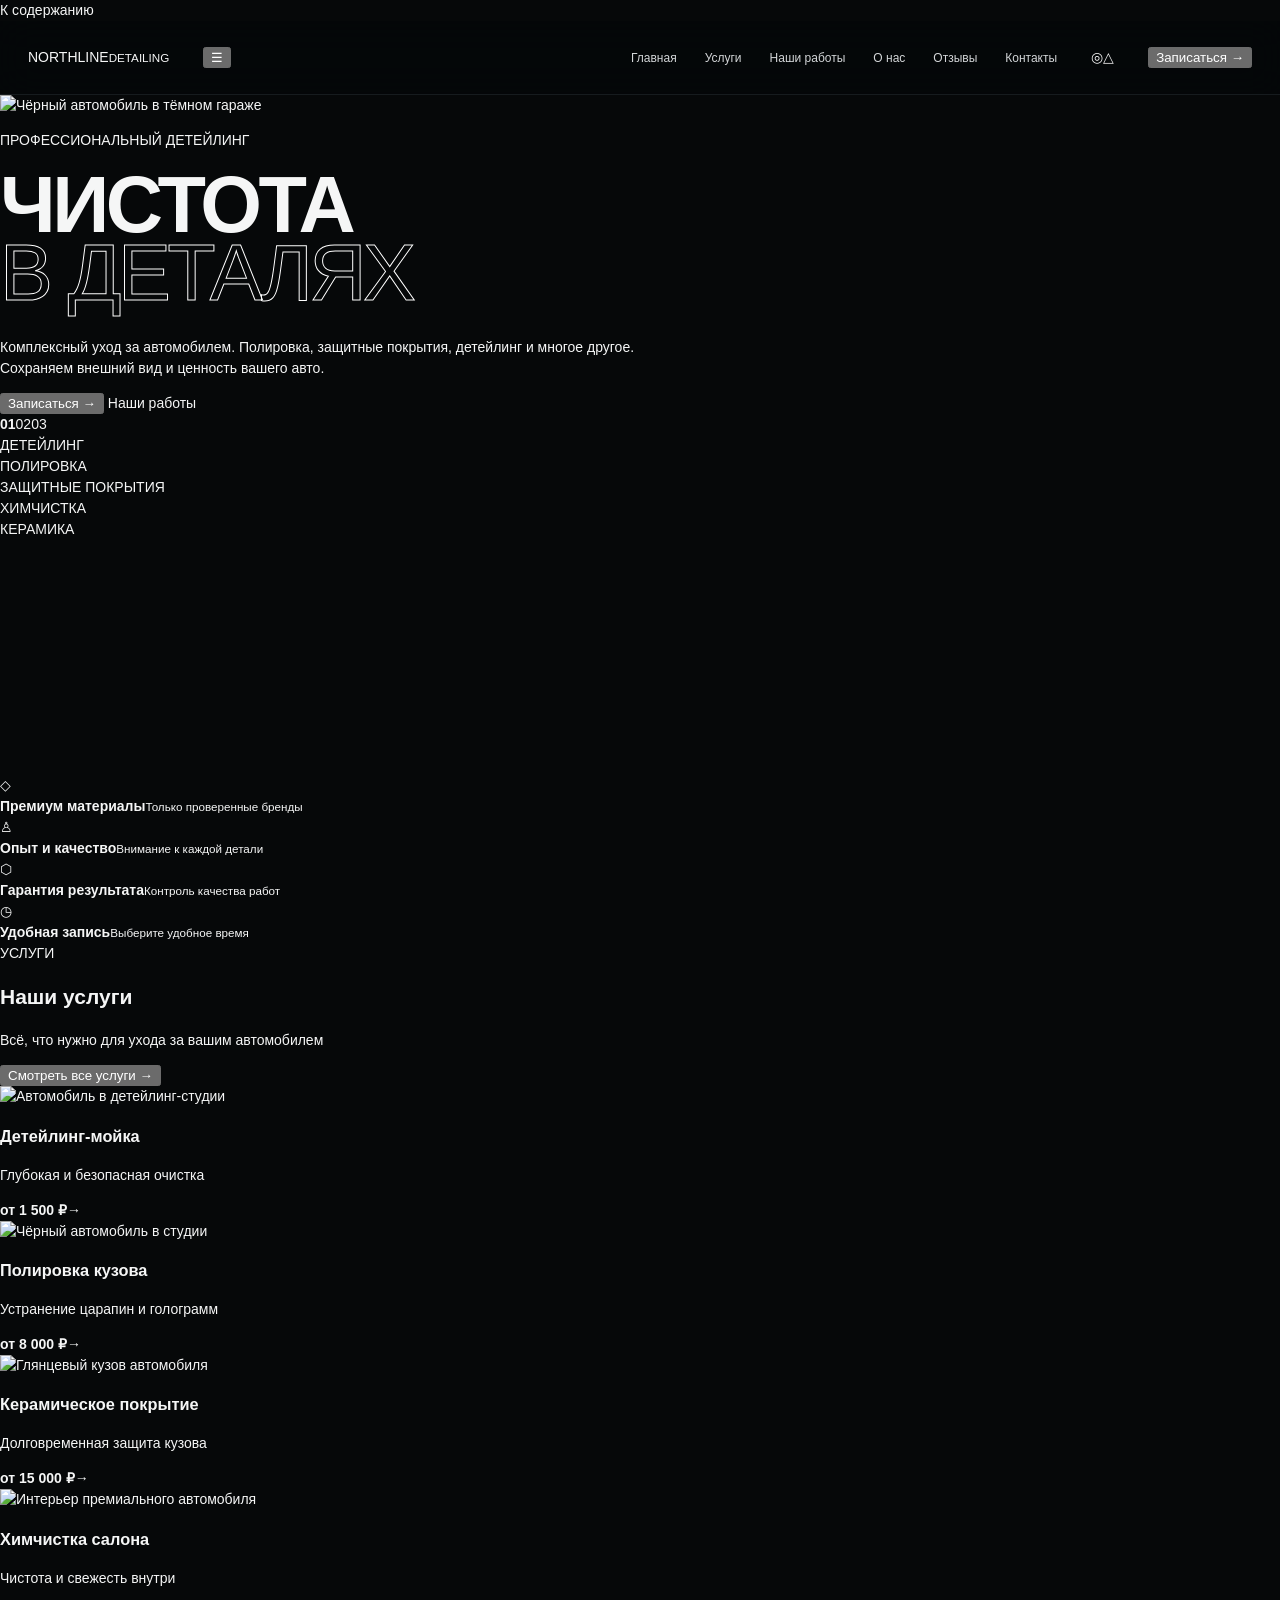
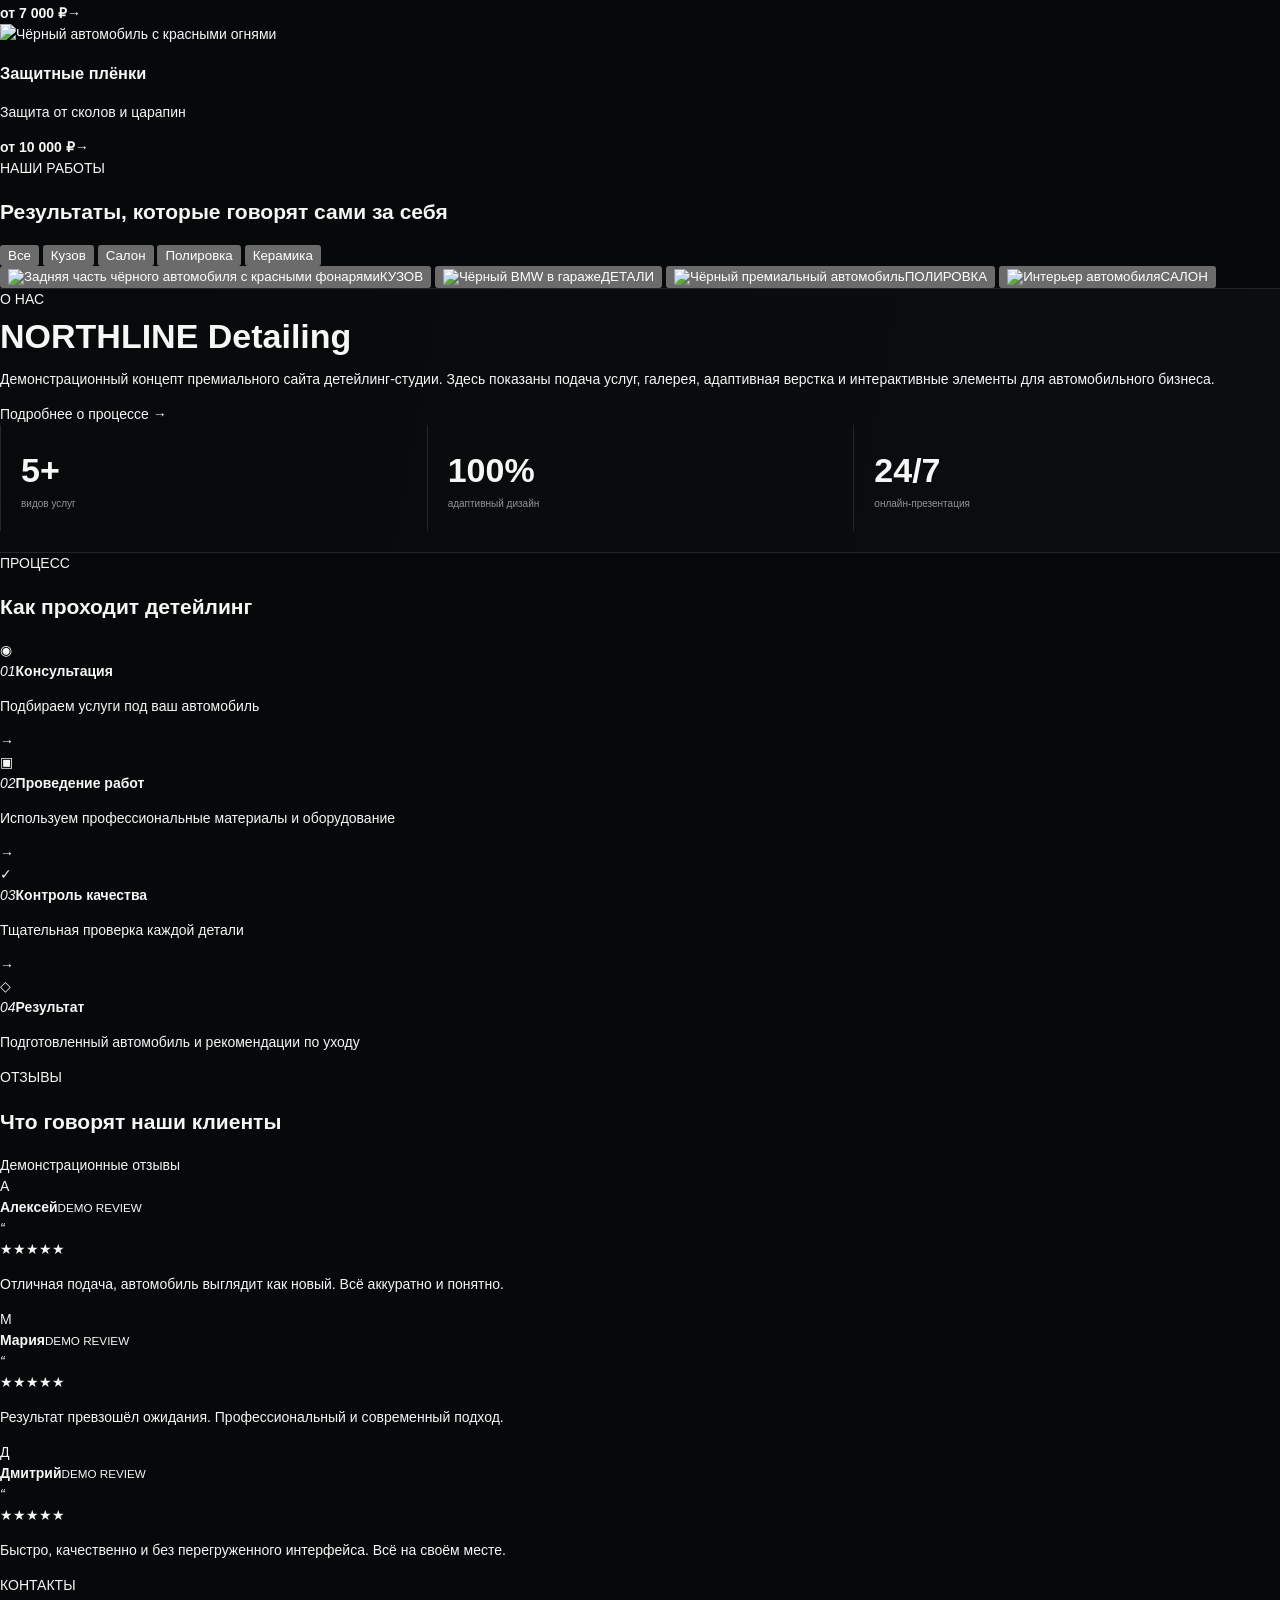
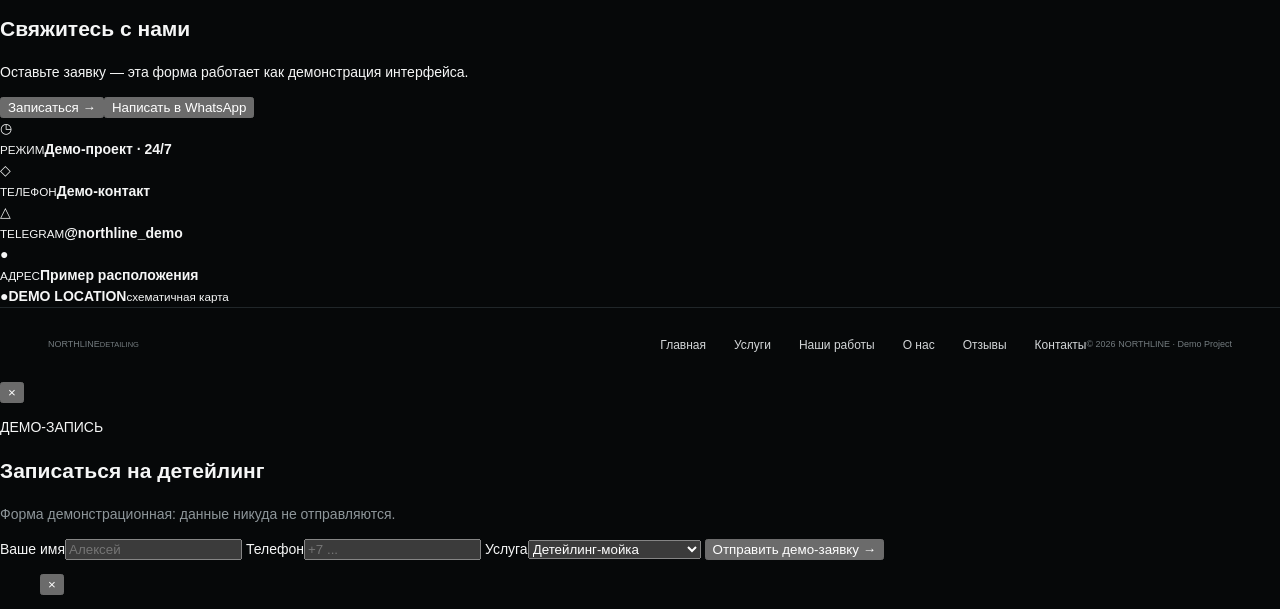
==== commit 60946b77: "NORTHLINE v5: port approved premium layout" ====
--- a/index.html
+++ b/index.html
@@ -1,12 +1,216 @@
-<!doctype html><html lang="ru"><head><meta charset="utf-8"><meta name="viewport" content="width=device-width,initial-scale=1,viewport-fit=cover"><meta name="description" content="NORTHLINE DETAILING — премиальный demo-концепт сайта детейлинг-центра."><meta name="theme-color" content="#060809"><meta name="color-scheme" content="dark"><title>NORTHLINE DETAILING — Demo</title><link rel="icon" href="favicon.svg"><link rel="stylesheet" href="styles.css?v=4"></head><body>
-<header><a class="logo" href="#top">NORTHLINE<small>DETAILING</small></a><button class="menu" aria-label="Меню" aria-expanded="false">☰</button><nav><a href="#services">Услуги</a><a href="#works">Наши работы</a><a href="#about">О нас</a><a href="#reviews">Отзывы</a><a href="#contact">Контакты</a></nav><a class="outline desktop" href="#contact">Записаться →</a></header>
-<main><section id="top" class="hero"><div class="heroShade"></div><div class="heroText"><p class="cap">ПРОФЕССИОНАЛЬНЫЙ ДЕТЕЙЛИНГ · DEMO</p><h1>ЧИСТОТА<br><span>В ДЕТАЛЯХ</span></h1><p class="lead">Комплексный уход за автомобилем. Полировка, защитные покрытия, детейлинг и многое другое.</p><div class="buttons"><a class="primary" href="#contact">Записаться →</a><a class="outline" href="#works">Наши работы</a></div><div class="slideNo"><b>01</b><i></i><span>02</span><span>03</span></div></div><div class="heroTags">ДЕТЕЙЛИНГ<br>ПОЛИРОВКА<br>ЗАЩИТНЫЕ ПОКРЫТИЯ<br>ХИМЧИСТКА<br>КЕРАМИКА</div></section>
-<section class="trust"><article><b>◇</b><div><strong>Премиум материалы</strong><span>Проверенные профессиональные составы</span></div></article><article><b>◎</b><div><strong>Опыт и качество</strong><span>Внимание к каждой детали</span></div></article><article><b>⬡</b><div><strong>Гарантия результата</strong><span>Контроль качества работ</span></div></article><article><b>◷</b><div><strong>Удобная запись</strong><span>Выберите удобное время</span></div></article></section>
-<section id="services" class="wrap reveal"><p class="cap redline">УСЛУГИ</p><div class="titleRow"><div><h2>Наши услуги</h2><p>Всё, что нужно для ухода за вашим автомобилем</p></div><a class="outline desktop" href="#contact">Смотреть все услуги →</a></div><div class="services">
-<article><div class="photo p1"></div><h3>Детейлинг-мойка</h3><strong>от 1 500 ₽</strong><span>→</span></article><article><div class="photo p2"></div><h3>Полировка кузова</h3><strong>от 8 000 ₽</strong><span>→</span></article><article><div class="photo p3"></div><h3>Керамическое покрытие</h3><strong>от 15 000 ₽</strong><span>→</span></article><article><div class="photo p4"></div><h3>Химчистка салона</h3><strong>от 7 000 ₽</strong><span>→</span></article><article><div class="photo p5"></div><h3>Защитные плёнки</h3><strong>от 10 000 ₽</strong><span>→</span></article></div></section>
-<section id="works" class="wrap reveal"><p class="cap redline">НАШИ РАБОТЫ</p><h2>Результаты, которые говорят сами за себя</h2><div class="works"><div class="work w1"><b>КУЗОВ</b></div><div class="work w2"><b>ДЕТАЛИ</b></div><div class="work w3"><b>ПОЛИРОВКА</b></div><div class="work w4"><b>САЛОН</b></div></div></section>
-<section id="about" class="about reveal"><div class="wrap aboutGrid"><div><p class="cap redline">О НАС</p><h2>NORTHLINE Detailing</h2><p class="muted">Демонстрационный концепт премиального сайта для автомобильного бизнеса. Чистая композиция, адаптивный интерфейс и акцент на визуальной подаче услуг.</p><a class="outline" href="#process">Подробнее →</a></div><div class="stats"><article><b>5+</b><span>видов услуг</span></article><article><b>100%</b><span>адаптивный дизайн</span></article><article><b>24/7</b><span>онлайн-презентация</span></article></div></div></section>
-<section id="process" class="wrap reveal"><p class="cap redline">ПРОЦЕСС</p><h2>Как проходит детейлинг</h2><div class="process"><article><i>01</i><b>Консультация</b><span>Подбираем услуги под автомобиль</span></article><article><i>02</i><b>Проведение работ</b><span>Профессиональные материалы и оборудование</span></article><article><i>03</i><b>Контроль качества</b><span>Тщательная проверка каждой детали</span></article><article><i>04</i><b>Результат</b><span>Идеально подготовленный автомобиль</span></article></div></section>
-<section id="reviews" class="wrap reveal"><p class="cap redline">ОТЗЫВЫ</p><h2>Что говорят наши клиенты</h2><div class="reviews"><article><b>Алексей</b><em>★★★★★</em><p>Отличная работа, машина выглядит как новая.</p><small>Демонстрационный отзыв</small></article><article><b>Мария</b><em>★★★★★</em><p>Результат превзошёл ожидания. Профессиональный подход.</p><small>Демонстрационный отзыв</small></article><article><b>Дмитрий</b><em>★★★★★</em><p>Быстро, качественно, приятный сервис.</p><small>Демонстрационный отзыв</small></article></div></section>
-<section id="contact" class="contact reveal"><div class="wrap contactGrid"><div><p class="cap redline">КОНТАКТЫ</p><h2>Свяжитесь с нами</h2><p class="muted">Это демонстрационный проект, не реальный автосервис.</p><a class="primary" href="mailto:demo@example.com">Записаться →</a></div><div class="contactInfo"><span>ФОРМАТ</span><b>Desktop · Tablet · Mobile</b><span>СТАТУС</span><b>Concept Website / Demo Project</b></div><div class="map"><i>●</i><b>DEMO LOCATION</b><small>пример расположения</small></div></div></section></main>
-<footer><a class="logo" href="#top">NORTHLINE<small>DETAILING</small></a><span>Concept Website / Demo Project</span><span>© <span id="year"></span> NORTHLINE</span></footer><script src="script.js?v=4" defer></script></body></html>+<!doctype html>
+<html lang="ru">
+<head>
+  <meta charset="utf-8">
+  <meta name="viewport" content="width=device-width,initial-scale=1,viewport-fit=cover">
+  <meta name="description" content="NORTHLINE DETAILING — премиальный демонстрационный сайт детейлинг-центра.">
+  <meta name="theme-color" content="#050708">
+  <meta name="color-scheme" content="dark">
+  <meta property="og:title" content="NORTHLINE DETAILING">
+  <meta property="og:description" content="Чистота в деталях — demo concept website.">
+  <meta property="og:type" content="website">
+  <title>NORTHLINE DETAILING — Demo Project</title>
+  <link rel="icon" href="favicon.svg" type="image/svg+xml">
+  <link rel="stylesheet" href="styles.css?v=5">
+</head>
+<body>
+<a class="skip" href="#content">К содержанию</a>
+
+<header class="site-header">
+  <a class="brand" href="#top" aria-label="NORTHLINE DETAILING">
+    <span>NORTHLINE</span><small>DETAILING</small>
+  </a>
+
+  <button class="menu-btn" type="button" aria-label="Открыть меню" aria-expanded="false" aria-controls="main-nav">☰</button>
+
+  <nav id="main-nav" class="nav">
+    <a class="active" href="#top">Главная</a>
+    <a href="#services">Услуги</a>
+    <a href="#works">Наши работы</a>
+    <a href="#about">О нас</a>
+    <a href="#reviews">Отзывы</a>
+    <a href="#contacts">Контакты</a>
+  </nav>
+
+  <div class="header-social desktop-only" aria-label="Социальные сети"><span>◎</span><span>△</span></div>
+  <button class="btn btn-outline desktop-only js-book" type="button">Записаться <span>→</span></button>
+</header>
+
+<main id="content">
+  <section id="top" class="hero">
+    <img class="hero-media" src="https://unsplash.com/photos/JoYZOm3V-zs/download?force=true&w=2400" alt="Чёрный автомобиль в тёмном гараже">
+    <div class="hero-overlay"></div>
+    <div class="hero-redglow"></div>
+
+    <div class="hero-content">
+      <p class="eyebrow"><i></i>ПРОФЕССИОНАЛЬНЫЙ ДЕТЕЙЛИНГ</p>
+      <h1>ЧИСТОТА<br><span>В ДЕТАЛЯХ</span></h1>
+      <p class="hero-lead">Комплексный уход за автомобилем. Полировка, защитные покрытия, детейлинг и многое другое.<br>Сохраняем внешний вид и ценность вашего авто.</p>
+      <div class="hero-actions">
+        <button class="btn btn-red js-book" type="button">Записаться <span>→</span></button>
+        <a class="btn btn-glass" href="#works">Наши работы</a>
+      </div>
+      <div class="hero-pages" aria-hidden="true"><b>01</b><i></i><span>02</span><span>03</span></div>
+    </div>
+
+    <div class="hero-list desktop-only">ДЕТЕЙЛИНГ<br>ПОЛИРОВКА<br>ЗАЩИТНЫЕ ПОКРЫТИЯ<br>ХИМЧИСТКА<br>КЕРАМИКА</div>
+  </section>
+
+  <section class="benefits">
+    <article><span class="benefit-icon">◇</span><div><b>Премиум материалы</b><small>Только проверенные бренды</small></div></article>
+    <article><span class="benefit-icon">♙</span><div><b>Опыт и качество</b><small>Внимание к каждой детали</small></div></article>
+    <article><span class="benefit-icon">⬡</span><div><b>Гарантия результата</b><small>Контроль качества работ</small></div></article>
+    <article><span class="benefit-icon">◷</span><div><b>Удобная запись</b><small>Выберите удобное время</small></div></article>
+  </section>
+
+  <section id="services" class="section reveal">
+    <div class="section-kicker"><i></i>УСЛУГИ</div>
+    <div class="section-heading">
+      <div><h2>Наши услуги</h2><p>Всё, что нужно для ухода за вашим автомобилем</p></div>
+      <button class="btn btn-outline desktop-only js-book" type="button">Смотреть все услуги <span>→</span></button>
+    </div>
+
+    <div class="service-grid">
+      <article class="service-card">
+        <div class="service-media"><img src="https://unsplash.com/photos/p8wO38qEIhk/download?force=true&w=1000" alt="Автомобиль в детейлинг-студии" loading="lazy"></div>
+        <div class="service-body"><h3>Детейлинг-мойка</h3><p>Глубокая и безопасная очистка</p><div><strong>от 1 500 ₽</strong><span>→</span></div></div>
+      </article>
+      <article class="service-card">
+        <div class="service-media"><img src="https://unsplash.com/photos/VJ13IW_YiCs/download?force=true&w=1000" alt="Чёрный автомобиль в студии" loading="lazy"></div>
+        <div class="service-body"><h3>Полировка кузова</h3><p>Устранение царапин и голограмм</p><div><strong>от 8 000 ₽</strong><span>→</span></div></div>
+      </article>
+      <article class="service-card">
+        <div class="service-media"><img src="https://unsplash.com/photos/A7Qdgk7xWmM/download?force=true&w=1000" alt="Глянцевый кузов автомобиля" loading="lazy"></div>
+        <div class="service-body"><h3>Керамическое покрытие</h3><p>Долговременная защита кузова</p><div><strong>от 15 000 ₽</strong><span>→</span></div></div>
+      </article>
+      <article class="service-card">
+        <div class="service-media"><img src="https://unsplash.com/photos/rxcIGXJflVo/download?force=true&w=1000" alt="Интерьер премиального автомобиля" loading="lazy"></div>
+        <div class="service-body"><h3>Химчистка салона</h3><p>Чистота и свежесть внутри</p><div><strong>от 7 000 ₽</strong><span>→</span></div></div>
+      </article>
+      <article class="service-card">
+        <div class="service-media"><img src="https://unsplash.com/photos/CJHtw3W56b8/download?force=true&w=1000" alt="Чёрный автомобиль с красными огнями" loading="lazy"></div>
+        <div class="service-body"><h3>Защитные плёнки</h3><p>Защита от сколов и царапин</p><div><strong>от 10 000 ₽</strong><span>→</span></div></div>
+      </article>
+    </div>
+  </section>
+
+  <section id="works" class="section section-tight reveal">
+    <div class="works-top">
+      <div>
+        <div class="section-kicker"><i></i>НАШИ РАБОТЫ</div>
+        <h2>Результаты, которые говорят сами за себя</h2>
+      </div>
+      <div class="filters" role="group" aria-label="Фильтр работ">
+        <button class="filter active" type="button" data-filter="all">Все</button>
+        <button class="filter" type="button" data-filter="body">Кузов</button>
+        <button class="filter" type="button" data-filter="interior">Салон</button>
+        <button class="filter" type="button" data-filter="polish">Полировка</button>
+        <button class="filter" type="button" data-filter="ceramic">Керамика</button>
+      </div>
+    </div>
+
+    <div class="gallery">
+      <button class="gallery-card" type="button" data-cat="body ceramic" aria-label="Открыть работу: кузов">
+        <img src="https://unsplash.com/photos/CJHtw3W56b8/download?force=true&w=1300" alt="Задняя часть чёрного автомобиля с красными фонарями" loading="lazy"><span>КУЗОВ</span>
+      </button>
+      <button class="gallery-card" type="button" data-cat="body polish" aria-label="Открыть работу: детали">
+        <img src="https://unsplash.com/photos/A7Qdgk7xWmM/download?force=true&w=1300" alt="Чёрный BMW в гараже" loading="lazy"><span>ДЕТАЛИ</span>
+      </button>
+      <button class="gallery-card" type="button" data-cat="polish ceramic" aria-label="Открыть работу: полировка">
+        <img src="https://unsplash.com/photos/_E4bZ0lBE3g/download?force=true&w=1300" alt="Чёрный премиальный автомобиль" loading="lazy"><span>ПОЛИРОВКА</span>
+      </button>
+      <button class="gallery-card" type="button" data-cat="interior" aria-label="Открыть работу: салон">
+        <img src="https://unsplash.com/photos/rxcIGXJflVo/download?force=true&w=1300" alt="Интерьер автомобиля" loading="lazy"><span>САЛОН</span>
+      </button>
+    </div>
+  </section>
+
+  <section id="about" class="about reveal">
+    <div class="about-inner">
+      <div class="about-copy">
+        <div class="section-kicker"><i></i>О НАС</div>
+        <h2>NORTHLINE Detailing</h2>
+        <p>Демонстрационный концепт премиального сайта детейлинг-студии. Здесь показаны подача услуг, галерея, адаптивная верстка и интерактивные элементы для автомобильного бизнеса.</p>
+        <a class="btn btn-glass" href="#process">Подробнее о процессе <span>→</span></a>
+      </div>
+      <div class="stats">
+        <article><b>5+</b><span>видов услуг</span></article>
+        <article><b>100%</b><span>адаптивный дизайн</span></article>
+        <article><b>24/7</b><span>онлайн-презентация</span></article>
+      </div>
+      <img class="about-car" src="https://unsplash.com/photos/QthgsK6VTdc/download?force=true&w=1500" alt="" loading="lazy">
+    </div>
+  </section>
+
+  <section id="process" class="section process-section reveal">
+    <div class="section-kicker"><i></i>ПРОЦЕСС</div>
+    <h2>Как проходит детейлинг</h2>
+    <div class="process-grid">
+      <article><div class="process-icon">◉</div><div><em>01</em><b>Консультация</b><p>Подбираем услуги под ваш автомобиль</p></div><span>→</span></article>
+      <article><div class="process-icon">▣</div><div><em>02</em><b>Проведение работ</b><p>Используем профессиональные материалы и оборудование</p></div><span>→</span></article>
+      <article><div class="process-icon">✓</div><div><em>03</em><b>Контроль качества</b><p>Тщательная проверка каждой детали</p></div><span>→</span></article>
+      <article><div class="process-icon">◇</div><div><em>04</em><b>Результат</b><p>Подготовленный автомобиль и рекомендации по уходу</p></div></article>
+    </div>
+  </section>
+
+  <section id="reviews" class="section reviews-section reveal">
+    <div class="review-head"><div><div class="section-kicker"><i></i>ОТЗЫВЫ</div><h2>Что говорят наши клиенты</h2></div><span class="demo-note">Демонстрационные отзывы</span></div>
+    <div class="review-grid">
+      <article><div class="review-name"><span class="avatar">A</span><div><b>Алексей</b><small>DEMO REVIEW</small></div><em>“</em></div><div class="stars">★★★★★</div><p>Отличная подача, автомобиль выглядит как новый. Всё аккуратно и понятно.</p></article>
+      <article><div class="review-name"><span class="avatar">M</span><div><b>Мария</b><small>DEMO REVIEW</small></div><em>“</em></div><div class="stars">★★★★★</div><p>Результат превзошёл ожидания. Профессиональный и современный подход.</p></article>
+      <article><div class="review-name"><span class="avatar">Д</span><div><b>Дмитрий</b><small>DEMO REVIEW</small></div><em>“</em></div><div class="stars">★★★★★</div><p>Быстро, качественно и без перегруженного интерфейса. Всё на своём месте.</p></article>
+    </div>
+  </section>
+
+  <section id="contacts" class="contacts reveal">
+    <div class="contacts-inner">
+      <div class="contact-main">
+        <div class="section-kicker"><i></i>КОНТАКТЫ</div>
+        <h2>Свяжитесь с нами</h2>
+        <p>Оставьте заявку — эта форма работает как демонстрация интерфейса.</p>
+        <div class="contact-actions"><button class="btn btn-red js-book" type="button">Записаться <span>→</span></button><button class="btn btn-glass js-book" type="button">Написать в WhatsApp</button></div>
+      </div>
+
+      <div class="contact-meta">
+        <article><span>◷</span><div><small>РЕЖИМ</small><b>Демо-проект · 24/7</b></div></article>
+        <article><span>◇</span><div><small>ТЕЛЕФОН</small><b>Демо-контакт</b></div></article>
+        <article><span>△</span><div><small>TELEGRAM</small><b>@northline_demo</b></div></article>
+        <article><span>●</span><div><small>АДРЕС</small><b>Пример расположения</b></div></article>
+      </div>
+
+      <div class="map-demo"><div class="map-grid"></div><span class="pin">●</span><b>DEMO LOCATION</b><small>схематичная карта</small></div>
+    </div>
+  </section>
+</main>
+
+<footer class="footer">
+  <a class="brand" href="#top"><span>NORTHLINE</span><small>DETAILING</small></a>
+  <nav class="footer-nav"><a href="#top">Главная</a><a href="#services">Услуги</a><a href="#works">Наши работы</a><a href="#about">О нас</a><a href="#reviews">Отзывы</a><a href="#contacts">Контакты</a></nav>
+  <div class="footer-copy">© <span id="year"></span> NORTHLINE · Demo Project</div>
+</footer>
+
+<div class="modal" id="booking-modal" aria-hidden="true">
+  <div class="modal-backdrop" data-close-modal></div>
+  <section class="modal-card" role="dialog" aria-modal="true" aria-labelledby="booking-title">
+    <button class="modal-close" type="button" aria-label="Закрыть" data-close-modal>×</button>
+    <p class="section-kicker"><i></i>ДЕМО-ЗАПИСЬ</p>
+    <h2 id="booking-title">Записаться на детейлинг</h2>
+    <p class="muted">Форма демонстрационная: данные никуда не отправляются.</p>
+    <form id="booking-form">
+      <label>Ваше имя<input name="name" autocomplete="name" required placeholder="Алексей"></label>
+      <label>Телефон<input name="phone" inputmode="tel" required placeholder="+7 ..."></label>
+      <label>Услуга<select name="service"><option>Детейлинг-мойка</option><option>Полировка кузова</option><option>Керамическое покрытие</option><option>Химчистка салона</option><option>Защитные плёнки</option></select></label>
+      <button class="btn btn-red" type="submit">Отправить демо-заявку <span>→</span></button>
+      <p class="form-status" aria-live="polite"></p>
+    </form>
+  </section>
+</div>
+
+<div class="lightbox" id="lightbox" aria-hidden="true">
+  <div class="lightbox-backdrop" data-close-lightbox></div>
+  <figure><button type="button" class="lightbox-close" data-close-lightbox aria-label="Закрыть">×</button><img src="" alt=""><figcaption></figcaption></figure>
+</div>
+
+<script src="script.js?v=5" defer></script>
+</body>
+</html>
--- a/styles.css
+++ b/styles.css
@@ -1,24 +1 @@
-:root{--bg:#080a0b;--panel:#0e1113;--panel2:#121619;--ink:#f5f6f6;--muted:#8b9297;--line:#242a2e;--red:#ef2635;--max:1380px}*{box-sizing:border-box}html{scroll-behavior:smooth}body{margin:0;background:var(--bg);color:var(--ink);font:15px/1.55 Arial,sans-serif;-webkit-font-smoothing:antialiased}a{color:inherit}.skip{position:absolute;left:-9999px}.skip:focus{left:12px;top:12px;z-index:100;background:#fff;color:#000;padding:10px}.header{height:76px;display:flex;align-items:center;gap:36px;padding:0 max(28px,calc((100vw - var(--max))/2));position:sticky;top:0;z-index:30;background:rgba(8,10,11,.9);backdrop-filter:blur(18px);border-bottom:1px solid rgba(255,255,255,.07)}.brand{text-decoration:none;font-weight:800;letter-spacing:.19em;font-size:17px;line-height:1}.brand small{display:block;font-size:7px;letter-spacing:.48em;margin-top:6px;color:#c7cbce}nav{display:flex;gap:28px;margin-left:auto}nav a,.header-cta,footer a{text-decoration:none;font-size:12px;color:#d6dade}.header-cta{border:1px solid #555d62;border-radius:4px;padding:10px 16px}.header-cta span{margin-left:15px}.menu-btn{display:none;background:none;border:0;color:#fff;font-size:24px}.hero{max-width:var(--max);min-height:680px;margin:auto;position:relative;overflow:hidden;display:grid;grid-template-columns:52% 48%;background:linear-gradient(110deg,#080a0b 38%,#11161a)}.hero-glow{position:absolute;inset:0;background:radial-gradient(circle at 72% 47%,rgba(110,120,126,.22),transparent 28%),linear-gradient(90deg,transparent 50%,rgba(0,0,0,.15));pointer-events:none}.hero-copy{position:relative;z-index:2;padding:110px 56px 50px}.eyebrow{font-size:9px;letter-spacing:.25em;color:#b9bec1;margin:0 0 14px}.eyebrow:before{content:"";display:inline-block;width:20px;height:2px;background:var(--red);vertical-align:middle;margin-right:10px}.hero .eyebrow:before{display:none}.hero h1{font-size:clamp(54px,6vw,92px);line-height:.88;letter-spacing:-.045em;margin:20px 0 28px}.hero h1 span{font-weight:400;color:transparent;-webkit-text-stroke:1px #f4f4f4}.lead{max-width:560px;color:#c5c9cc;font-size:16px}.actions{display:flex;gap:14px;margin-top:32px}.btn{padding:14px 22px;border:1px solid #687077;border-radius:3px;text-decoration:none;font-size:12px;transition:.2s}.btn.primary{background:var(--red);border-color:var(--red);font-weight:700}.btn b{margin-left:20px}.btn:hover{transform:translateY(-2px)}.pager{display:flex;align-items:center;gap:18px;margin-top:72px;font-size:10px;color:#6e7478}.pager b{color:#fff}.pager i{display:block;width:50px;height:2px;background:linear-gradient(90deg,#fff 45%,#555 45%)}.car-art{position:relative;min-height:600px;align-self:end}.car-art:after{content:"";position:absolute;inset:0;background:repeating-linear-gradient(90deg,transparent 0 68px,rgba(255,255,255,.025) 69px 70px);opacity:.6}.car{position:absolute;z-index:2;right:-40px;bottom:100px;width:620px;height:270px;background:linear-gradient(165deg,#2d353a 0 7%,#080a0b 34%,#151a1e 63%,#030404);clip-path:polygon(3% 46%,23% 35%,37% 9%,70% 7%,89% 28%,98% 50%,96% 78%,5% 80%,0 64%);filter:drop-shadow(0 35px 28px #000)}.glass{position:absolute;left:220px;top:32px;width:230px;height:75px;background:linear-gradient(130deg,#202a30,#050708);clip-path:polygon(13% 0,75% 0,100% 100%,0 100%)}.hood{position:absolute;left:30px;top:120px;width:260px;height:5px;background:linear-gradient(90deg,var(--red),#fff 35%,transparent);box-shadow:0 0 20px #fff}.wheel{position:absolute;bottom:-22px;width:105px;height:105px;border:20px solid #050606;border-radius:50%;background:radial-gradient(circle,#777 0 8%,#222 9% 38%,#080909 39%);box-shadow:0 0 0 2px #24292c}.w1{left:90px}.w2{right:65px}.car-art>p{position:absolute;z-index:3;right:25px;bottom:60px;color:#8d9498;font-size:9px;letter-spacing:.12em}.light{position:absolute;right:100px;top:80px;width:400px;height:260px;background:radial-gradient(ellipse,rgba(255,255,255,.08),transparent 65%);transform:rotate(-12deg)}.benefits{max-width:var(--max);margin:auto;display:grid;grid-template-columns:repeat(4,1fr);border-block:1px solid var(--line);background:#0a0d0e}.benefits article{display:flex;gap:14px;padding:28px 30px;border-right:1px solid var(--line)}.benefits article:last-child{border:0}.benefits i{font-style:normal;font-size:22px}.benefits b,.benefits span{display:block}.benefits b{font-size:12px}.benefits span{font-size:10px;color:var(--muted);margin-top:4px}.section{max-width:var(--max);margin:auto;padding:78px 50px}.section-head{display:flex;justify-content:space-between;align-items:end}.section h2{font-size:36px;line-height:1.05;margin:8px 0 8px}.sub{color:var(--muted);margin:0 0 28px}.mini-btn{border:1px solid #52595e;border-radius:3px;padding:10px 16px;text-decoration:none;font-size:11px;margin-bottom:28px}.service-grid{display:grid;grid-template-columns:repeat(4,1fr);gap:12px}.service-grid article{border:1px solid var(--line);background:var(--panel);padding-bottom:18px;transition:.25s}.service-grid article:hover{transform:translateY(-4px);border-color:#4b5358}.service-img{height:180px;display:flex;align-items:end;padding:14px;overflow:hidden;position:relative;background:#15191b}.service-img:before{content:"";position:absolute;inset:0}.service-img span{position:relative;z-index:1;font-size:9px;letter-spacing:.2em;color:#d7dbdd}.wash:before{background:radial-gradient(circle at 25% 35%,rgba(255,255,255,.7) 0 2%,transparent 3%),repeating-radial-gradient(circle at 40% 55%,#31383b 0 2px,#101315 3px 16px)}.polish:before{background:radial-gradient(circle at 60% 20%,#9a1d27,transparent 10%),radial-gradient(circle at 50% 55%,#4d5355,transparent 18%),linear-gradient(140deg,#101214,#292d2f)}.ceramic:before{background:radial-gradient(circle at 40% 45%,#cfd5d8 0 2%,transparent 3%),radial-gradient(circle at 70% 30%,#d7dde0 0 1%,transparent 2%),linear-gradient(150deg,#242a2d,#0b0d0e)}.interior:before{background:repeating-linear-gradient(75deg,#161a1d 0 25px,#45141a 26px 29px,#0b0d0e 30px 55px)}.service-grid h3,.service-grid p,.service-grid strong{margin-left:16px;margin-right:16px}.service-grid h3{font-size:16px;margin-bottom:5px}.service-grid p{font-size:11px;color:var(--muted);min-height:34px}.service-grid strong{font-size:12px}.works{padding-top:45px}.work-grid{display:grid;grid-template-columns:1.2fr 1fr 1fr 1fr;gap:10px;margin-top:30px}.work{height:250px;display:flex;align-items:end;padding:16px;position:relative;overflow:hidden;background:#15191c}.work:before{content:"";position:absolute;inset:0;transition:.35s}.work:hover:before{transform:scale(1.04)}.work span{position:relative;z-index:1;font-size:9px;letter-spacing:.2em}.rear:before{background:radial-gradient(circle at 22% 55%,#e3202d 0 2%,transparent 8%),linear-gradient(140deg,#080909,#252b2e 55%,#090a0b)}.wheel:before{background:repeating-radial-gradient(circle at 50% 50%,#0a0b0c 0 22px,#454b4e 23px 28px,#101214 29px 45px)}.front:before{background:linear-gradient(155deg,#090a0b,#2d3336 50%,#090b0c);box-shadow:inset 0 0 60px #000}.seat:before{background:repeating-linear-gradient(75deg,#111416 0 35px,#5c151d 36px 39px,#080a0b 40px 70px)}.about{display:grid;grid-template-columns:1.2fr 1fr;gap:80px;border-top:1px solid var(--line)}.about p:not(.eyebrow){color:var(--muted);max-width:650px}.stats{display:grid;grid-template-columns:repeat(3,1fr);align-items:center}.stats article{padding:20px;border-left:1px solid var(--line)}.stats strong,.stats span{display:block}.stats strong{font-size:32px}.stats span{color:var(--muted);font-size:10px}.reviews{border-top:1px solid var(--line)}.review-grid{display:grid;grid-template-columns:repeat(3,1fr);gap:12px;margin-top:30px}.review-grid article{border:1px solid var(--line);background:var(--panel);padding:22px}.review-grid span{float:right;color:#ffbd28}.review-grid p{color:#b0b5b8;font-size:12px}.review-grid small{color:#656c70}.contacts{display:grid;grid-template-columns:1.1fr .8fr .9fr;gap:60px;align-items:center;border-top:1px solid var(--line)}.contacts>div>p:not(.eyebrow){color:var(--muted);max-width:500px}.contact-card{display:grid;gap:5px}.contact-card small{color:#62696d;font-size:9px;letter-spacing:.18em;margin-top:12px}.map{height:180px;border:1px solid var(--line);background:repeating-linear-gradient(35deg,#101416 0 1px,#15191b 2px 32px);display:grid;place-content:center;text-align:center}.map span{color:var(--red);font-size:28px}.map small{color:var(--muted)}footer{max-width:var(--max);margin:auto;border-top:1px solid var(--line);padding:28px 50px;display:flex;align-items:center;justify-content:space-between;color:#6f767a;font-size:9px}section[id]{scroll-margin-top:85px}a:focus-visible,button:focus-visible{outline:2px solid var(--red);outline-offset:4px}.menu-open{overflow:hidden}@media(max-width:850px){.header{height:68px;padding:0 20px}.header-cta{display:none}.menu-btn{display:block;margin-left:auto;cursor:pointer;min-width:44px;min-height:44px}nav{display:none;position:absolute;top:68px;left:0;right:0;background:#090b0c;padding:22px;flex-direction:column;border-bottom:1px solid var(--line)}nav.open{display:flex}nav a{font-size:17px;padding:8px}.hero{grid-template-columns:1fr;min-height:760px}.hero-copy{padding:70px 24px 30px}.hero h1{font-size:58px}.car-art{position:absolute;inset:auto 0 0 0;min-height:330px;opacity:.85}.car{width:480px;height:210px;right:-120px;bottom:70px}.glass{transform:scale(.75);transform-origin:left top}.wheel{transform:scale(.75)}.pager{margin-top:42px}.benefits{grid-template-columns:1fr 1fr}.service-grid{grid-template-columns:1fr 1fr}.work-grid{grid-template-columns:1fr 1fr}.about{grid-template-columns:1fr;gap:30px}.contacts{grid-template-columns:1fr 1fr}.map{grid-column:1/-1}.section{padding:62px 22px}footer{padding:28px 22px;gap:20px;flex-wrap:wrap}}@media(max-width:520px){.hero{min-height:720px}.hero h1{font-size:48px}.lead{font-size:14px}.actions{flex-wrap:wrap}.benefits{grid-template-columns:1fr}.benefits article{border-right:0;border-bottom:1px solid var(--line)}.service-grid{display:flex;overflow:auto;scroll-snap-type:x mandatory}.service-grid article{min-width:82vw;scroll-snap-align:center}.work-grid{display:flex;overflow:auto;scroll-snap-type:x mandatory}.work{min-width:78vw;scroll-snap-align:center}.stats{grid-template-columns:1fr 1fr 1fr}.stats strong{font-size:25px}.review-grid{display:flex;overflow:auto}.review-grid article{min-width:82vw}.contacts{grid-template-columns:1fr}.section-head{align-items:start}.mini-btn{display:none}.car{right:-190px}.car-art>p{display:none}}@media(prefers-reduced-motion:reduce){html{scroll-behavior:auto}*,*:before,*:after{transition:none!important}}
-/* v2 — photographic art direction */
-.hero{background-image:linear-gradient(90deg,rgba(5,7,8,.98) 0%,rgba(5,7,8,.90) 39%,rgba(5,7,8,.38) 67%,rgba(5,7,8,.52) 100%),url("https://images.unsplash.com/photo-1714434087805-1147b7d37c0a?auto=format&fit=crop&q=86&w=2400");background-size:cover;background-position:center}
-.car-art{min-height:600px}.car-art .car,.car-art .light{display:none}.car-art>p{bottom:120px;background:rgba(5,7,8,.6);padding:12px;border-left:2px solid var(--red)}
-.service-img,.work{background-size:cover;background-position:center}
-.service-img:after,.work:after{content:"";position:absolute;inset:0;background:linear-gradient(180deg,transparent 35%,rgba(4,5,6,.85))}
-.service-img span,.work span{z-index:2}
-.wash{background-image:url("https://images.unsplash.com/photo-1658591645031-8ce030cc96f7?auto=format&fit=crop&q=80&w=1200")}
-.polish{background-image:url("https://images.unsplash.com/photo-1628149611399-d5f7b6723a90?auto=format&fit=crop&q=80&w=1200")}
-.ceramic{background-image:url("https://images.unsplash.com/photo-1714434087805-1147b7d37c0a?auto=format&fit=crop&q=80&w=1200")}
-.interior{background-image:url("https://images.unsplash.com/photo-1628149611399-d5f7b6723a90?auto=format&fit=crop&q=80&w=1200");background-position:70% 50%}
-.service-img:before,.work:before{display:none}
-.rear{background-image:url("https://images.unsplash.com/photo-1628149611399-d5f7b6723a90?auto=format&fit=crop&q=82&w=1400")}
-.wheel{background-image:url("https://images.unsplash.com/photo-1714434087805-1147b7d37c0a?auto=format&fit=crop&q=82&w=1400");background-position:65% 50%}
-.front{background-image:url("https://images.unsplash.com/photo-1658591645031-8ce030cc96f7?auto=format&fit=crop&q=82&w=1400")}
-.seat{background-image:url("https://images.unsplash.com/photo-1628149611399-d5f7b6723a90?auto=format&fit=crop&q=82&w=1400");background-position:30% 50%}
-@media(max-width:850px){.hero{background-image:linear-gradient(180deg,rgba(5,7,8,.88) 0%,rgba(5,7,8,.78) 50%,rgba(5,7,8,.42) 100%),url("https://images.unsplash.com/photo-1714434087805-1147b7d37c0a?auto=format&fit=crop&q=84&w=1400");background-position:58% center}.car-art{display:none}}
-
-/* v3 — hard reset for the hero, prevents the legacy CSS car from ever appearing */
-.hero .car,.hero .glass,.hero .hood,.hero .wheel,.hero .light{display:none!important}
-.hero{isolation:isolate}
-.hero:before{content:"";position:absolute;inset:0;z-index:0;background:linear-gradient(90deg,rgba(5,7,8,.98) 0%,rgba(5,7,8,.90) 38%,rgba(5,7,8,.32) 70%,rgba(5,7,8,.48) 100%),url("https://images.unsplash.com/photo-1714434087805-1147b7d37c0a?auto=format&fit=crop&q=88&w=2400");background-size:cover;background-position:center}
-.hero-copy,.car-art{z-index:2}
-@media(max-width:850px){.hero:before{background:linear-gradient(180deg,rgba(5,7,8,.9) 0%,rgba(5,7,8,.74) 55%,rgba(5,7,8,.4) 100%),url("https://images.unsplash.com/photo-1714434087805-1147b7d37c0a?auto=format&fit=crop&q=86&w=1400");background-size:cover;background-position:58% center}}
+:root{--bg:#060809;--panel:#0d1113;--line:#202629;--txt:#f5f6f6;--muted:#8e969a;--red:#f02031;--max:1420px}*{box-sizing:border-box}html{scroll-behavior:smooth}body{margin:0;background:var(--bg);color:var(--txt);font:14px/1.5 Arial,sans-serif;-webkit-font-smoothing:antialiased}a{color:inherit;text-decoration:none}header{height:74px;position:sticky;top:0;z-index:50;display:flex;align-items:center;gap:34px;padding:0 max(28px,calc((100vw - var(--max))/2));background:rgba(5,7,8,.88);backdrop-filter:blur(18px);border-bottom:1px solid #161b1e}.logo{font-weight:900;letter-spacing:.16em;font-size:18px;line-height:.9}.logo small{display:block;font-size:6px;letter-spacing:.52em;margin-top:7px}nav{margin-left:auto;display:flex;gap:28px}nav a{font-size:12px;color:#d3d6d8}.outline,.primary{display:inline-flex;align-items:center;justify-content:center;min-height:42px;padding:0 20px;border:1px solid #626a6f;border-radius:3px;font-size:12px;transition:.25s}.primary{background:var(--red);border-color:var(--red);font-weight:700}.outline:hover,.primary:hover{transform:translateY(-2px);border-color:#fff}.menu{display:none;margin-left:auto;background:none;border:0;color:#fff;font-size:24px}.hero{height:680px;max-width:var(--max);margin:auto;position:relative;overflow:hidden;background:url("https://images.unsplash.com/photo-1714434087805-1147b7d37c0a?auto=format&fit=crop&q=90&w=2400") center/cover no-repeat}.heroShade{position:absolute;inset:0;background:linear-gradient(90deg,#050708 0%,rgba(5,7,8,.91) 35%,rgba(5,7,8,.2) 72%,rgba(5,7,8,.45)),linear-gradient(0deg,rgba(5,7,8,.55),transparent 45%)}.heroText{position:relative;z-index:2;padding:100px 56px;width:56%}.cap{font-size:9px;letter-spacing:.24em;color:#c2c6c8}.redline:before{content:"";display:inline-block;width:22px;height:2px;background:var(--red);margin-right:10px;vertical-align:middle}.hero h1{font-size:clamp(58px,6.2vw,94px);line-height:.86;letter-spacing:-.045em;margin:20px 0 30px}.hero h1 span{color:transparent;-webkit-text-stroke:1px #fff;font-weight:400}.lead{max-width:520px;color:#d3d6d8;font-size:16px}.buttons{display:flex;gap:14px;margin-top:30px}.slideNo{display:flex;align-items:center;gap:17px;margin-top:65px;font-size:10px;color:#737b7f}.slideNo b{color:#fff}.slideNo i{width:46px;height:2px;background:linear-gradient(90deg,#fff 50%,#555 50%)}.heroTags{position:absolute;z-index:2;right:35px;bottom:70px;color:#b3b8ba;font-size:9px;letter-spacing:.14em}.trust{max-width:var(--max);margin:auto;display:grid;grid-template-columns:repeat(4,1fr);border-block:1px solid var(--line)}.trust article{display:flex;gap:16px;padding:25px 28px;border-right:1px solid var(--line)}.trust article:last-child{border:0}.trust b{font-size:22px}.trust strong,.trust span{display:block}.trust strong{font-size:12px}.trust span{color:var(--muted);font-size:10px;margin-top:3px}.wrap{max-width:var(--max);margin:auto;padding:70px 48px}.wrap h2,.about h2,.contact h2{font-size:34px;line-height:1.08;margin:8px 0}.titleRow{display:flex;align-items:end;justify-content:space-between}.titleRow p,.muted{color:var(--muted)}.services{display:grid;grid-template-columns:repeat(5,1fr);gap:12px;margin-top:28px}.services article{position:relative;background:var(--panel);border:1px solid var(--line);padding-bottom:17px;overflow:hidden}.photo{height:170px;background-size:cover;background-position:center;transition:.5s}.services article:hover .photo{transform:scale(1.035)}.p1{background-image:url("https://images.unsplash.com/photo-1658591645031-8ce030cc96f7?auto=format&fit=crop&q=82&w=900")}.p2,.p4{background-image:url("https://images.unsplash.com/photo-1628149611399-d5f7b6723a90?auto=format&fit=crop&q=82&w=900")}.p3,.p5{background-image:url("https://images.unsplash.com/photo-1714434087805-1147b7d37c0a?auto=format&fit=crop&q=82&w=900")}.services h3,.services strong{margin-left:14px}.services h3{font-size:14px;margin-bottom:5px}.services strong{font-size:12px;font-weight:400}.services article>span{position:absolute;right:15px;bottom:14px}.works{display:grid;grid-template-columns:1.2fr 1fr 1.2fr 1fr;gap:10px;margin-top:25px}.work{height:260px;position:relative;background-size:cover;background-position:center;overflow:hidden}.work:after{content:"";position:absolute;inset:0;background:linear-gradient(0deg,rgba(0,0,0,.7),transparent 60%)}.work b{position:absolute;z-index:2;bottom:14px;left:14px;font-size:9px;letter-spacing:.18em}.w1,.w3{background-image:url("https://images.unsplash.com/photo-1714434087805-1147b7d37c0a?auto=format&fit=crop&q=85&w=1200")}.w2,.w4{background-image:url("https://images.unsplash.com/photo-1628149611399-d5f7b6723a90?auto=format&fit=crop&q=85&w=1200")}.about{border-block:1px solid var(--line);background:linear-gradient(100deg,#07090a,#0b0e10)}.aboutGrid{display:grid;grid-template-columns:1fr 1fr;gap:80px;align-items:center}.aboutGrid>div:first-child p{max-width:600px}.stats{display:grid;grid-template-columns:repeat(3,1fr)}.stats article{border-left:1px solid var(--line);padding:20px}.stats b,.stats span{display:block}.stats b{font-size:34px}.stats span{color:var(--muted);font-size:10px}.process{display:grid;grid-template-columns:repeat(4,1fr);gap:14px;margin-top:30px}.process article{position:relative;border-top:1px solid #333a3e;padding:25px 20px}.process i{color:var(--red);font-style:normal;font-weight:bold}.process b,.process span{display:block;margin-top:8px}.process span{color:var(--muted);font-size:11px}.reviews{display:grid;grid-template-columns:repeat(3,1fr);gap:14px;margin-top:25px}.reviews article{background:var(--panel);border:1px solid var(--line);padding:22px}.reviews em{float:right;color:#ffc42d;font-style:normal}.reviews p{color:#c4c8ca}.reviews small{color:#646c70}.contact{border-top:1px solid var(--line)}.contactGrid{display:grid;grid-template-columns:1.1fr .8fr 1fr;gap:50px;align-items:center}.contactInfo{display:grid;gap:5px}.contactInfo span{font-size:9px;letter-spacing:.18em;color:#687075;margin-top:12px}.map{height:190px;border:1px solid var(--line);display:grid;place-content:center;text-align:center;background:repeating-linear-gradient(35deg,#0e1214 0 1px,#15191b 2px 28px)}.map i{font-style:normal;color:var(--red);font-size:28px}.map small{color:var(--muted)}footer{max-width:var(--max);margin:auto;border-top:1px solid var(--line);padding:28px 48px;display:flex;justify-content:space-between;align-items:center;color:#737b7f;font-size:9px}.reveal{opacity:0;transform:translateY(18px);transition:.65s ease}.reveal.on{opacity:1;transform:none}section[id]{scroll-margin-top:78px}@media(max-width:900px){header{padding:0 20px}.menu{display:block}.desktop{display:none}nav{display:none;position:absolute;top:74px;left:0;right:0;background:#07090a;border-bottom:1px solid var(--line);padding:20px;flex-direction:column}nav.open{display:flex}.hero{height:720px;background-position:58% center}.heroText{padding:75px 24px;width:100%}.hero h1{font-size:60px}.heroShade{background:linear-gradient(180deg,rgba(5,7,8,.85),rgba(5,7,8,.5) 70%,#050708)}.heroTags{display:none}.trust{grid-template-columns:1fr 1fr}.services{grid-template-columns:1fr 1fr}.works{grid-template-columns:1fr 1fr}.aboutGrid,.contactGrid{grid-template-columns:1fr}.process{grid-template-columns:1fr 1fr}.wrap{padding:60px 22px}}@media(max-width:540px){.hero{height:670px}.hero h1{font-size:49px}.lead{font-size:14px;max-width:340px}.trust{grid-template-columns:1fr}.trust article{border-right:0;border-bottom:1px solid var(--line)}.services,.works,.reviews{display:flex;overflow:auto;scroll-snap-type:x mandatory}.services article,.reviews article{min-width:82vw;scroll-snap-align:center}.work{min-width:78vw;scroll-snap-align:center}.process{grid-template-columns:1fr}.stats b{font-size:25px}.buttons{flex-wrap:wrap}footer{padding:25px 22px;gap:20px;flex-wrap:wrap}}@media(prefers-reduced-motion:reduce){*{scroll-behavior:auto!important;transition:none!important}.reveal{opacity:1;transform:none}}
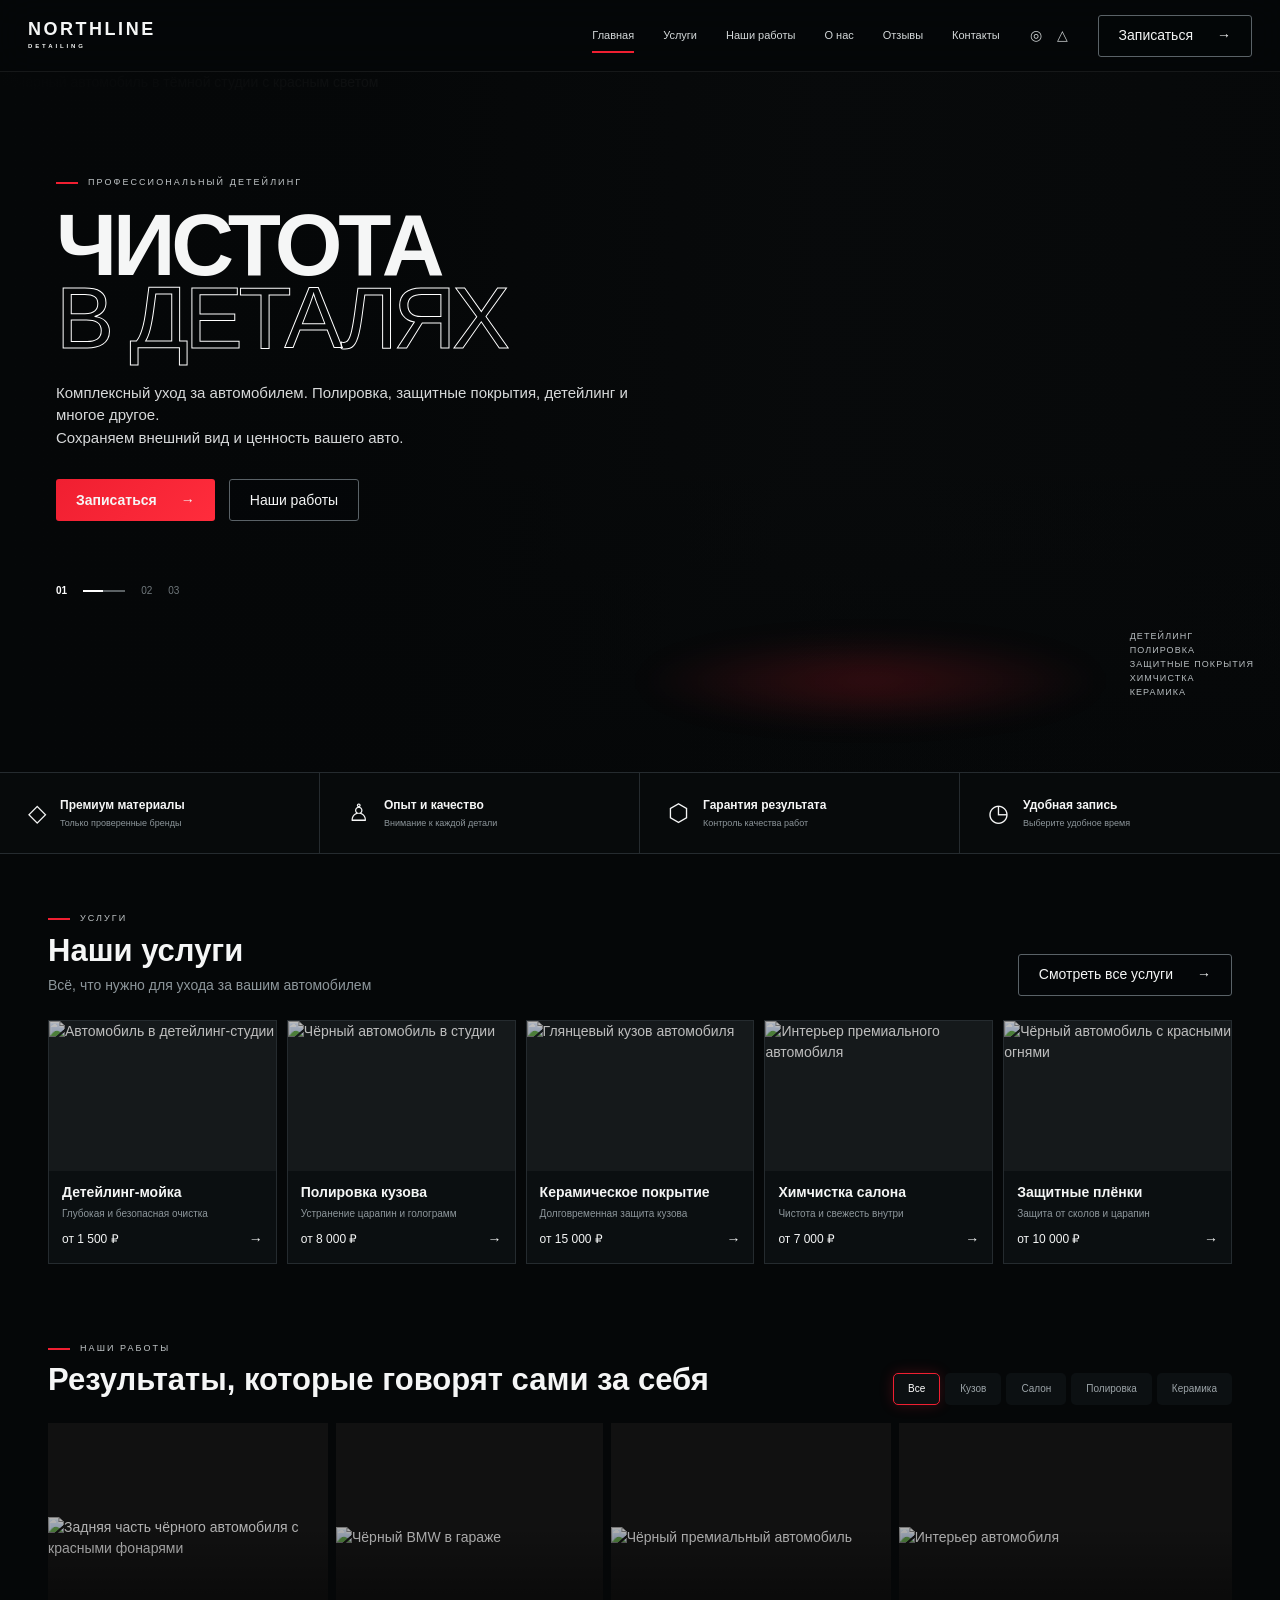
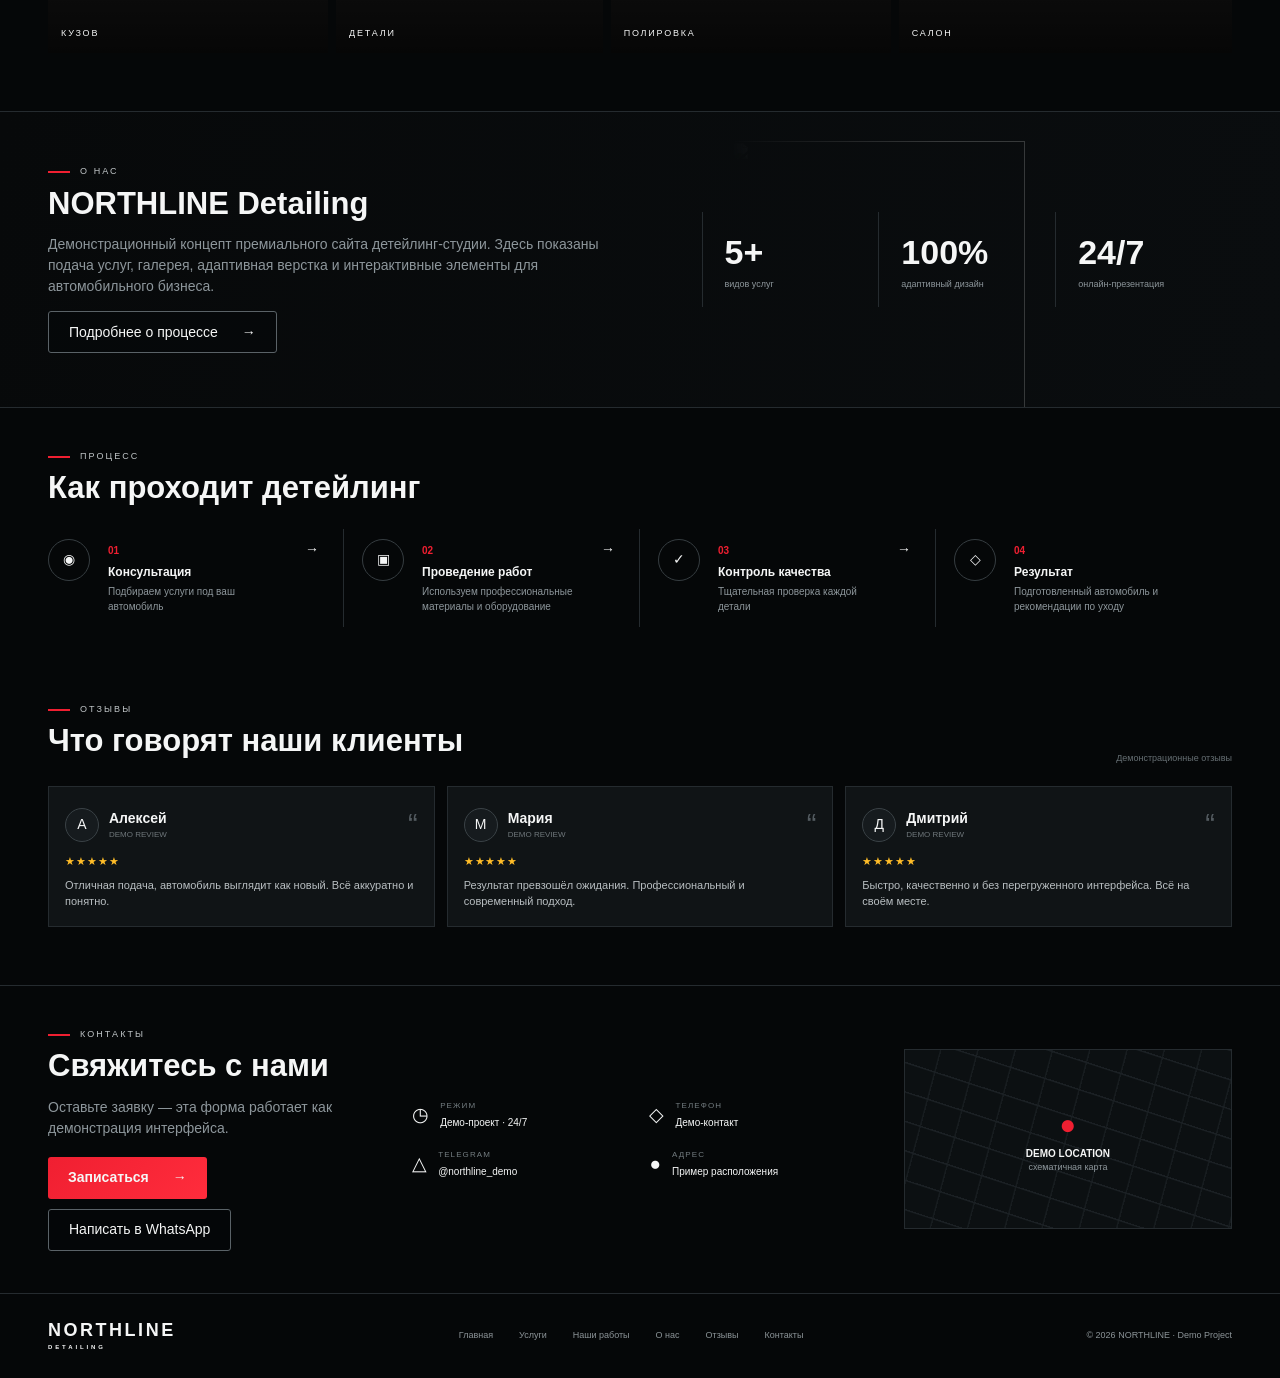
==== commit fb355a6c: "NORTHLINE v6: align hero with approved concept" ====
--- a/index.html
+++ b/index.html
@@ -11,7 +11,7 @@
   <meta property="og:type" content="website">
   <title>NORTHLINE DETAILING — Demo Project</title>
   <link rel="icon" href="favicon.svg" type="image/svg+xml">
-  <link rel="stylesheet" href="styles.css?v=5">
+  <link rel="stylesheet" href="styles.css?v=6">
 </head>
 <body>
 <a class="skip" href="#content">К содержанию</a>
@@ -38,7 +38,7 @@
 
 <main id="content">
   <section id="top" class="hero">
-    <img class="hero-media" src="https://unsplash.com/photos/JoYZOm3V-zs/download?force=true&w=2400" alt="Чёрный автомобиль в тёмном гараже">
+    <img class="hero-media" src="https://images.unsplash.com/photo-1739161763781-32314fdc8249?auto=format&fit=crop&fm=jpg&q=82&w=2600" alt="Чёрный автомобиль в тёмной студии с красным светом">
     <div class="hero-overlay"></div>
     <div class="hero-redglow"></div>
 
@@ -211,6 +211,6 @@
   <figure><button type="button" class="lightbox-close" data-close-lightbox aria-label="Закрыть">×</button><img src="" alt=""><figcaption></figcaption></figure>
 </div>
 
-<script src="script.js?v=5" defer></script>
+<script src="script.js?v=6" defer></script>
 </body>
 </html>
--- a/styles.css
+++ b/styles.css
@@ -1 +1 @@
-:root{--bg:#060809;--panel:#0d1113;--line:#202629;--txt:#f5f6f6;--muted:#8e969a;--red:#f02031;--max:1420px}*{box-sizing:border-box}html{scroll-behavior:smooth}body{margin:0;background:var(--bg);color:var(--txt);font:14px/1.5 Arial,sans-serif;-webkit-font-smoothing:antialiased}a{color:inherit;text-decoration:none}header{height:74px;position:sticky;top:0;z-index:50;display:flex;align-items:center;gap:34px;padding:0 max(28px,calc((100vw - var(--max))/2));background:rgba(5,7,8,.88);backdrop-filter:blur(18px);border-bottom:1px solid #161b1e}.logo{font-weight:900;letter-spacing:.16em;font-size:18px;line-height:.9}.logo small{display:block;font-size:6px;letter-spacing:.52em;margin-top:7px}nav{margin-left:auto;display:flex;gap:28px}nav a{font-size:12px;color:#d3d6d8}.outline,.primary{display:inline-flex;align-items:center;justify-content:center;min-height:42px;padding:0 20px;border:1px solid #626a6f;border-radius:3px;font-size:12px;transition:.25s}.primary{background:var(--red);border-color:var(--red);font-weight:700}.outline:hover,.primary:hover{transform:translateY(-2px);border-color:#fff}.menu{display:none;margin-left:auto;background:none;border:0;color:#fff;font-size:24px}.hero{height:680px;max-width:var(--max);margin:auto;position:relative;overflow:hidden;background:url("https://images.unsplash.com/photo-1714434087805-1147b7d37c0a?auto=format&fit=crop&q=90&w=2400") center/cover no-repeat}.heroShade{position:absolute;inset:0;background:linear-gradient(90deg,#050708 0%,rgba(5,7,8,.91) 35%,rgba(5,7,8,.2) 72%,rgba(5,7,8,.45)),linear-gradient(0deg,rgba(5,7,8,.55),transparent 45%)}.heroText{position:relative;z-index:2;padding:100px 56px;width:56%}.cap{font-size:9px;letter-spacing:.24em;color:#c2c6c8}.redline:before{content:"";display:inline-block;width:22px;height:2px;background:var(--red);margin-right:10px;vertical-align:middle}.hero h1{font-size:clamp(58px,6.2vw,94px);line-height:.86;letter-spacing:-.045em;margin:20px 0 30px}.hero h1 span{color:transparent;-webkit-text-stroke:1px #fff;font-weight:400}.lead{max-width:520px;color:#d3d6d8;font-size:16px}.buttons{display:flex;gap:14px;margin-top:30px}.slideNo{display:flex;align-items:center;gap:17px;margin-top:65px;font-size:10px;color:#737b7f}.slideNo b{color:#fff}.slideNo i{width:46px;height:2px;background:linear-gradient(90deg,#fff 50%,#555 50%)}.heroTags{position:absolute;z-index:2;right:35px;bottom:70px;color:#b3b8ba;font-size:9px;letter-spacing:.14em}.trust{max-width:var(--max);margin:auto;display:grid;grid-template-columns:repeat(4,1fr);border-block:1px solid var(--line)}.trust article{display:flex;gap:16px;padding:25px 28px;border-right:1px solid var(--line)}.trust article:last-child{border:0}.trust b{font-size:22px}.trust strong,.trust span{display:block}.trust strong{font-size:12px}.trust span{color:var(--muted);font-size:10px;margin-top:3px}.wrap{max-width:var(--max);margin:auto;padding:70px 48px}.wrap h2,.about h2,.contact h2{font-size:34px;line-height:1.08;margin:8px 0}.titleRow{display:flex;align-items:end;justify-content:space-between}.titleRow p,.muted{color:var(--muted)}.services{display:grid;grid-template-columns:repeat(5,1fr);gap:12px;margin-top:28px}.services article{position:relative;background:var(--panel);border:1px solid var(--line);padding-bottom:17px;overflow:hidden}.photo{height:170px;background-size:cover;background-position:center;transition:.5s}.services article:hover .photo{transform:scale(1.035)}.p1{background-image:url("https://images.unsplash.com/photo-1658591645031-8ce030cc96f7?auto=format&fit=crop&q=82&w=900")}.p2,.p4{background-image:url("https://images.unsplash.com/photo-1628149611399-d5f7b6723a90?auto=format&fit=crop&q=82&w=900")}.p3,.p5{background-image:url("https://images.unsplash.com/photo-1714434087805-1147b7d37c0a?auto=format&fit=crop&q=82&w=900")}.services h3,.services strong{margin-left:14px}.services h3{font-size:14px;margin-bottom:5px}.services strong{font-size:12px;font-weight:400}.services article>span{position:absolute;right:15px;bottom:14px}.works{display:grid;grid-template-columns:1.2fr 1fr 1.2fr 1fr;gap:10px;margin-top:25px}.work{height:260px;position:relative;background-size:cover;background-position:center;overflow:hidden}.work:after{content:"";position:absolute;inset:0;background:linear-gradient(0deg,rgba(0,0,0,.7),transparent 60%)}.work b{position:absolute;z-index:2;bottom:14px;left:14px;font-size:9px;letter-spacing:.18em}.w1,.w3{background-image:url("https://images.unsplash.com/photo-1714434087805-1147b7d37c0a?auto=format&fit=crop&q=85&w=1200")}.w2,.w4{background-image:url("https://images.unsplash.com/photo-1628149611399-d5f7b6723a90?auto=format&fit=crop&q=85&w=1200")}.about{border-block:1px solid var(--line);background:linear-gradient(100deg,#07090a,#0b0e10)}.aboutGrid{display:grid;grid-template-columns:1fr 1fr;gap:80px;align-items:center}.aboutGrid>div:first-child p{max-width:600px}.stats{display:grid;grid-template-columns:repeat(3,1fr)}.stats article{border-left:1px solid var(--line);padding:20px}.stats b,.stats span{display:block}.stats b{font-size:34px}.stats span{color:var(--muted);font-size:10px}.process{display:grid;grid-template-columns:repeat(4,1fr);gap:14px;margin-top:30px}.process article{position:relative;border-top:1px solid #333a3e;padding:25px 20px}.process i{color:var(--red);font-style:normal;font-weight:bold}.process b,.process span{display:block;margin-top:8px}.process span{color:var(--muted);font-size:11px}.reviews{display:grid;grid-template-columns:repeat(3,1fr);gap:14px;margin-top:25px}.reviews article{background:var(--panel);border:1px solid var(--line);padding:22px}.reviews em{float:right;color:#ffc42d;font-style:normal}.reviews p{color:#c4c8ca}.reviews small{color:#646c70}.contact{border-top:1px solid var(--line)}.contactGrid{display:grid;grid-template-columns:1.1fr .8fr 1fr;gap:50px;align-items:center}.contactInfo{display:grid;gap:5px}.contactInfo span{font-size:9px;letter-spacing:.18em;color:#687075;margin-top:12px}.map{height:190px;border:1px solid var(--line);display:grid;place-content:center;text-align:center;background:repeating-linear-gradient(35deg,#0e1214 0 1px,#15191b 2px 28px)}.map i{font-style:normal;color:var(--red);font-size:28px}.map small{color:var(--muted)}footer{max-width:var(--max);margin:auto;border-top:1px solid var(--line);padding:28px 48px;display:flex;justify-content:space-between;align-items:center;color:#737b7f;font-size:9px}.reveal{opacity:0;transform:translateY(18px);transition:.65s ease}.reveal.on{opacity:1;transform:none}section[id]{scroll-margin-top:78px}@media(max-width:900px){header{padding:0 20px}.menu{display:block}.desktop{display:none}nav{display:none;position:absolute;top:74px;left:0;right:0;background:#07090a;border-bottom:1px solid var(--line);padding:20px;flex-direction:column}nav.open{display:flex}.hero{height:720px;background-position:58% center}.heroText{padding:75px 24px;width:100%}.hero h1{font-size:60px}.heroShade{background:linear-gradient(180deg,rgba(5,7,8,.85),rgba(5,7,8,.5) 70%,#050708)}.heroTags{display:none}.trust{grid-template-columns:1fr 1fr}.services{grid-template-columns:1fr 1fr}.works{grid-template-columns:1fr 1fr}.aboutGrid,.contactGrid{grid-template-columns:1fr}.process{grid-template-columns:1fr 1fr}.wrap{padding:60px 22px}}@media(max-width:540px){.hero{height:670px}.hero h1{font-size:49px}.lead{font-size:14px;max-width:340px}.trust{grid-template-columns:1fr}.trust article{border-right:0;border-bottom:1px solid var(--line)}.services,.works,.reviews{display:flex;overflow:auto;scroll-snap-type:x mandatory}.services article,.reviews article{min-width:82vw;scroll-snap-align:center}.work{min-width:78vw;scroll-snap-align:center}.process{grid-template-columns:1fr}.stats b{font-size:25px}.buttons{flex-wrap:wrap}footer{padding:25px 22px;gap:20px;flex-wrap:wrap}}@media(prefers-reduced-motion:reduce){*{scroll-behavior:auto!important;transition:none!important}.reveal{opacity:1;transform:none}}+:root{--bg:#050708;--panel:#0b0f11;--panel2:#101416;--line:#252b2f;--text:#f5f6f6;--muted:#8d969b;--red:#f01f31;--red2:#b90e1d;--max:1480px}*{box-sizing:border-box}html{scroll-behavior:smooth}body{margin:0;background:var(--bg);color:var(--text);font:14px/1.5 Arial,sans-serif;-webkit-font-smoothing:antialiased;overflow-x:hidden}body.modal-open{overflow:hidden}button,input,select{font:inherit}button{color:inherit}a{color:inherit;text-decoration:none}.skip{position:absolute;left:-9999px}.skip:focus{left:12px;top:12px;z-index:1000;background:#fff;color:#000;padding:10px}.site-header{height:72px;position:sticky;top:0;z-index:100;display:flex;align-items:center;gap:30px;padding:0 max(28px,calc((100vw - var(--max))/2));background:rgba(5,7,8,.88);backdrop-filter:blur(18px);border-bottom:1px solid rgba(255,255,255,.07)}.brand{display:inline-flex;flex-direction:column;line-height:.9;font-weight:900;letter-spacing:.18em}.brand>span{font-size:18px}.brand small{font-size:6px;letter-spacing:.48em;margin-top:7px}.nav{display:flex;gap:29px;margin-left:auto}.nav a{font-size:11px;color:#d4d8da;position:relative;padding:27px 0}.nav a:after{content:"";position:absolute;height:2px;left:0;right:100%;bottom:18px;background:var(--red);transition:.25s}.nav a:hover:after,.nav a.active:after{right:0}.header-social{display:flex;gap:15px;color:#c9cdcf}.menu-btn{display:none;margin-left:auto;background:none;border:0;font-size:24px;min-width:44px;min-height:44px;cursor:pointer}.btn{border:0;min-height:42px;padding:0 20px;border-radius:3px;display:inline-flex;align-items:center;justify-content:center;gap:24px;cursor:pointer;transition:transform .22s,border-color .22s,background .22s}.btn:hover{transform:translateY(-2px)}.btn-red{background:linear-gradient(135deg,var(--red),#ff2c3c);font-weight:700}.btn-outline,.btn-glass{border:1px solid #5a6267;background:rgba(5,7,8,.38)}.hero{position:relative;max-width:var(--max);height:700px;margin:auto;overflow:hidden;background:#090b0c}.hero-media{position:absolute;inset:0;width:100%;height:100%;object-fit:cover;object-position:62% 52%;filter:saturate(.7) contrast(1.14) brightness(.64)}.hero-overlay{position:absolute;inset:0;background:linear-gradient(90deg,#050708 0%,rgba(5,7,8,.94) 31%,rgba(5,7,8,.28) 64%,rgba(5,7,8,.58) 100%),linear-gradient(0deg,rgba(5,7,8,.7),transparent 45%)}.hero-redglow{position:absolute;right:13%;bottom:6%;width:38%;height:14%;background:radial-gradient(ellipse,rgba(240,31,49,.2),transparent 68%);filter:blur(12px)}.hero-content{position:relative;z-index:3;width:58%;padding:95px 56px}.eyebrow,.section-kicker{font-size:9px;letter-spacing:.23em;color:#c1c6c8}.eyebrow i,.section-kicker i{display:inline-block;width:22px;height:2px;background:var(--red);margin-right:10px;vertical-align:middle}.hero h1{font-size:clamp(62px,6.8vw,102px);line-height:.84;letter-spacing:-.048em;margin:18px 0 28px}.hero h1 span{color:transparent;-webkit-text-stroke:1px #fff;font-weight:400}.hero-lead{font-size:15px;color:#d7d9da;max-width:580px}.hero-actions{display:flex;gap:14px;margin-top:30px}.hero-pages{display:flex;align-items:center;gap:16px;margin-top:62px;font-size:10px;color:#70787c}.hero-pages b{color:#fff}.hero-pages i{width:42px;height:2px;background:linear-gradient(90deg,#fff 48%,#5b6164 48%)}.hero-list{position:absolute;z-index:3;right:26px;bottom:72px;font-size:9px;line-height:1.55;letter-spacing:.12em;color:#b7bdc0}.benefits{max-width:var(--max);margin:auto;display:grid;grid-template-columns:repeat(4,1fr);border-block:1px solid var(--line);background:#070a0b}.benefits article{display:flex;gap:14px;align-items:center;padding:22px 28px;border-right:1px solid var(--line)}.benefits article:last-child{border-right:0}.benefit-icon{font-size:24px}.benefits b,.benefits small{display:block}.benefits b{font-size:12px}.benefits small{color:var(--muted);font-size:9px;margin-top:3px}.section{max-width:var(--max);margin:auto;padding:58px 48px}.section-tight{padding-top:20px}.section-heading,.works-top,.review-head{display:flex;align-items:end;justify-content:space-between;gap:30px}.section h2,.about h2,.contacts h2{font-size:31px;line-height:1.08;margin:8px 0}.section-heading p{color:var(--muted);margin:0}.service-grid{display:grid;grid-template-columns:repeat(5,1fr);gap:10px;margin-top:24px}.service-card{background:var(--panel);border:1px solid var(--line);overflow:hidden;transition:.25s}.service-card:hover{transform:translateY(-3px);border-color:#4c555a}.service-media{height:150px;overflow:hidden;background:#15191b}.service-media img{width:100%;height:100%;object-fit:cover;filter:saturate(.7) contrast(1.12) brightness(.74);transition:.45s}.service-card:hover img{transform:scale(1.045);filter:saturate(.9) contrast(1.12) brightness(.82)}.service-body{padding:11px 13px 13px}.service-body h3{font-size:14px;margin:0 0 3px}.service-body p{font-size:10px;color:var(--muted);margin:0 0 8px}.service-body>div{display:flex;justify-content:space-between;align-items:center}.service-body strong{font-size:12px;font-weight:400}.filters{display:flex;gap:5px;flex-wrap:wrap;justify-content:flex-end}.filter{min-height:32px;border:1px solid transparent;background:#0c1012;color:#9ca4a8;border-radius:5px;padding:0 14px;cursor:pointer;font-size:10px}.filter.active{border-color:var(--red);color:#fff;box-shadow:0 0 14px rgba(240,31,49,.22)}.gallery{display:grid;grid-template-columns:1.05fr 1fr 1.05fr 1.25fr;gap:8px;margin-top:18px}.gallery-card{height:230px;border:0;padding:0;background:#111;position:relative;overflow:hidden;cursor:pointer;text-align:left}.gallery-card img{width:100%;height:100%;object-fit:cover;filter:saturate(.65) contrast(1.18) brightness(.7);transition:.45s}.gallery-card:hover img{transform:scale(1.045);filter:saturate(.85) contrast(1.18) brightness(.78)}.gallery-card:after{content:"";position:absolute;inset:0;background:linear-gradient(0deg,rgba(0,0,0,.65),transparent 55%)}.gallery-card span{position:absolute;z-index:2;bottom:12px;left:13px;font-size:9px;letter-spacing:.2em}.gallery-card.hidden{display:none}.about{border-block:1px solid var(--line);background:linear-gradient(100deg,#07090a,#0a0d0f);overflow:hidden}.about-inner{max-width:var(--max);margin:auto;position:relative;min-height:295px;padding:52px 48px;display:grid;grid-template-columns:1.1fr 1fr;align-items:center;gap:70px}.about-copy{position:relative;z-index:3}.about-copy p{color:var(--muted);max-width:630px}.stats{position:relative;z-index:3;display:grid;grid-template-columns:repeat(3,1fr)}.stats article{border-left:1px solid var(--line);padding:15px 22px}.stats b,.stats span{display:block}.stats b{font-size:34px}.stats span{font-size:9px;color:var(--muted)}.about-car{position:absolute;right:-5%;bottom:-38%;width:48%;height:128%;object-fit:cover;opacity:.23;filter:saturate(.55) contrast(1.2);mask-image:linear-gradient(90deg,transparent,#000 35%)}.process-section{padding-top:42px;padding-bottom:46px}.process-grid{display:grid;grid-template-columns:repeat(4,1fr);margin-top:24px}.process-grid article{display:grid;grid-template-columns:48px 1fr 20px;gap:12px;padding:10px 18px;border-right:1px solid var(--line)}.process-grid article:first-child{padding-left:0}.process-grid article:last-child{border:0}.process-icon{width:42px;height:42px;border:1px solid #363d41;border-radius:50%;display:grid;place-items:center}.process-grid em{font-style:normal;color:var(--red);font-size:10px;font-weight:bold}.process-grid b,.process-grid p{display:block;margin:3px 0}.process-grid b{font-size:12px}.process-grid p{color:var(--muted);font-size:10px}.reviews-section{padding-top:30px}.demo-note{font-size:9px;color:#666f73}.review-grid{display:grid;grid-template-columns:repeat(3,1fr);gap:12px;margin-top:20px}.review-grid article{background:var(--panel2);border:1px solid var(--line);padding:16px}.review-name{display:flex;align-items:center;gap:10px}.avatar{width:34px;height:34px;border:1px solid #3a4246;border-radius:50%;display:grid;place-items:center;background:#161b1e}.review-name b,.review-name small{display:block}.review-name small{color:#6f777b;font-size:8px}.review-name em{margin-left:auto;font-size:29px;color:#535b60;font-style:normal}.stars{color:#ffbd28;font-size:11px;letter-spacing:.08em;margin:7px 0}.review-grid p{margin:0;color:#b8bec1;font-size:11px}.contacts{border-top:1px solid var(--line)}.contacts-inner{max-width:var(--max);margin:auto;padding:42px 48px;display:grid;grid-template-columns:.9fr 1.25fr .9fr;gap:36px;align-items:center}.contact-main p{color:var(--muted)}.contact-actions{display:flex;gap:10px;flex-wrap:wrap;margin-top:18px}.contact-meta{display:grid;grid-template-columns:1fr 1fr;gap:19px}.contact-meta article{display:flex;gap:11px;align-items:center}.contact-meta article>span{font-size:19px}.contact-meta small,.contact-meta b{display:block}.contact-meta small{color:#747d81;font-size:8px;letter-spacing:.14em}.contact-meta b{font-size:10px;font-weight:400;margin-top:3px}.map-demo{height:180px;position:relative;border:1px solid var(--line);overflow:hidden;display:flex;flex-direction:column;align-items:center;justify-content:center;background:#0c1012}.map-grid{position:absolute;inset:-30px;background:repeating-linear-gradient(18deg,transparent 0 26px,#20262a 27px 28px),repeating-linear-gradient(105deg,transparent 0 34px,#1b2124 35px 36px);opacity:.75}.map-demo .pin,.map-demo b,.map-demo small{position:relative;z-index:2}.pin{font-size:28px;color:var(--red)}.map-demo b{font-size:10px}.map-demo small{color:var(--muted);font-size:9px}.footer{max-width:var(--max);margin:auto;padding:28px 48px;border-top:1px solid var(--line);display:grid;grid-template-columns:auto 1fr auto;gap:35px;align-items:center}.footer-nav{display:flex;gap:26px;justify-content:center}.footer-nav a,.footer-copy{font-size:9px;color:#8c9498}.reveal{opacity:0;transform:translateY(16px);transition:opacity .6s ease,transform .6s ease}.reveal.on{opacity:1;transform:none}.modal,.lightbox{position:fixed;inset:0;z-index:500;display:none}.modal.open,.lightbox.open{display:grid;place-items:center}.modal-backdrop,.lightbox-backdrop{position:absolute;inset:0;background:rgba(0,0,0,.78);backdrop-filter:blur(7px)}.modal-card{position:relative;z-index:2;width:min(520px,calc(100% - 28px));background:#0b0f11;border:1px solid #353d41;padding:30px}.modal-close,.lightbox-close{position:absolute;right:14px;top:12px;border:0;background:none;color:#fff;font-size:28px;cursor:pointer}.muted{color:var(--muted)}#booking-form{display:grid;gap:14px;margin-top:22px}#booking-form label{display:grid;gap:7px;font-size:10px;color:#aab0b3}#booking-form input,#booking-form select{width:100%;min-height:46px;background:#090c0d;border:1px solid #333b3f;color:#fff;padding:0 13px;border-radius:3px;font-size:16px}.form-status{min-height:20px;color:#aeb7ba;margin:0}.lightbox figure{position:relative;z-index:2;width:min(1000px,calc(100% - 28px));margin:0;background:#07090a;border:1px solid #30383c;padding:10px}.lightbox img{display:block;width:100%;max-height:76vh;object-fit:contain}.lightbox figcaption{padding:10px;color:#9ca4a8;font-size:11px}section[id]{scroll-margin-top:78px}a:focus-visible,button:focus-visible,input:focus-visible,select:focus-visible{outline:2px solid var(--red);outline-offset:3px}@media(max-width:980px){.site-header{padding:0 20px}.menu-btn{display:block}.desktop-only{display:none!important}.nav{display:none;position:absolute;top:72px;left:0;right:0;margin:0;background:#07090a;border-bottom:1px solid var(--line);padding:17px 20px 22px;flex-direction:column;gap:0}.nav.open{display:flex}.nav a{font-size:16px;padding:11px 0}.nav a:after{bottom:4px;width:30px;right:auto}.hero{height:700px}.hero-media{object-position:63% 50%}.hero-overlay{background:linear-gradient(180deg,rgba(5,7,8,.76),rgba(5,7,8,.5) 50%,#050708 100%)}.hero-content{padding:72px 24px;width:100%}.hero h1{font-size:64px}.hero-lead{max-width:470px}.benefits{grid-template-columns:1fr 1fr}.service-grid{grid-template-columns:repeat(2,1fr)}.service-grid article:last-child{grid-column:1/-1}.gallery{grid-template-columns:1fr 1fr}.about-inner{grid-template-columns:1fr;gap:30px}.about-car{width:70%;opacity:.16}.process-grid{grid-template-columns:1fr 1fr;gap:15px}.process-grid article{border:1px solid var(--line)!important;padding:17px!important}.contacts-inner{grid-template-columns:1fr 1fr}.map-demo{grid-column:1/-1}.footer{grid-template-columns:1fr auto}.footer-nav{display:none}.section,.about-inner,.contacts-inner{padding-left:22px;padding-right:22px}}@media(max-width:560px){.hero{height:650px}.hero-content{padding-top:65px}.hero h1{font-size:49px}.hero-lead{font-size:13px}.hero-actions{flex-wrap:wrap}.benefits{grid-template-columns:1fr}.benefits article{border-right:0;border-bottom:1px solid var(--line)}.benefits article:last-child{border-bottom:0}.section-heading,.works-top,.review-head{align-items:flex-start;flex-direction:column}.filters{justify-content:flex-start}.service-grid{display:flex;overflow:auto;scroll-snap-type:x mandatory}.service-card{min-width:82vw;scroll-snap-align:center}.gallery{display:flex;overflow:auto;scroll-snap-type:x mandatory}.gallery-card{min-width:82vw;scroll-snap-align:center}.process-grid{grid-template-columns:1fr}.review-grid{display:flex;overflow:auto;scroll-snap-type:x mandatory}.review-grid article{min-width:82vw;scroll-snap-align:center}.stats b{font-size:27px}.stats article{padding:12px}.contacts-inner{grid-template-columns:1fr}.contact-meta{grid-template-columns:1fr}.footer{grid-template-columns:1fr;gap:14px;padding:24px 22px}.footer-copy{justify-self:start}}@media(prefers-reduced-motion:reduce){html{scroll-behavior:auto}.reveal{opacity:1;transform:none;transition:none}*{transition:none!important}}
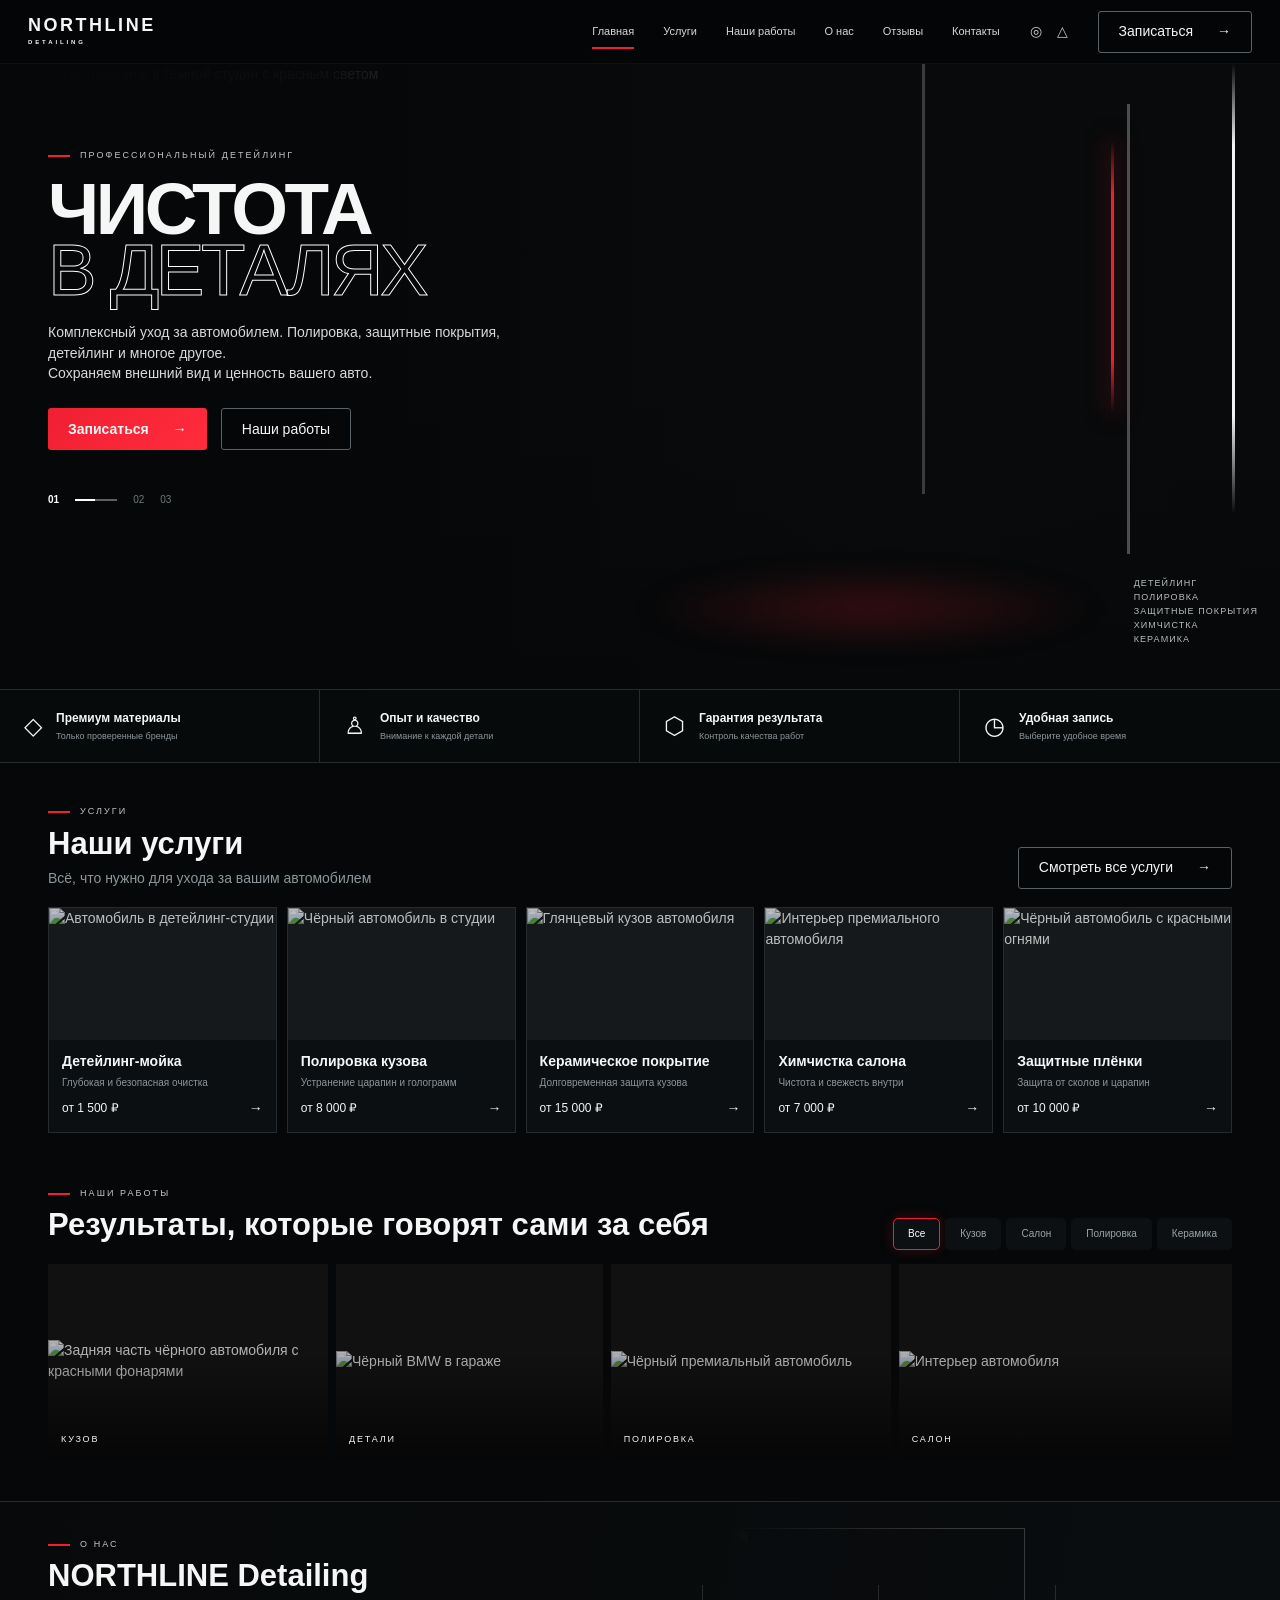
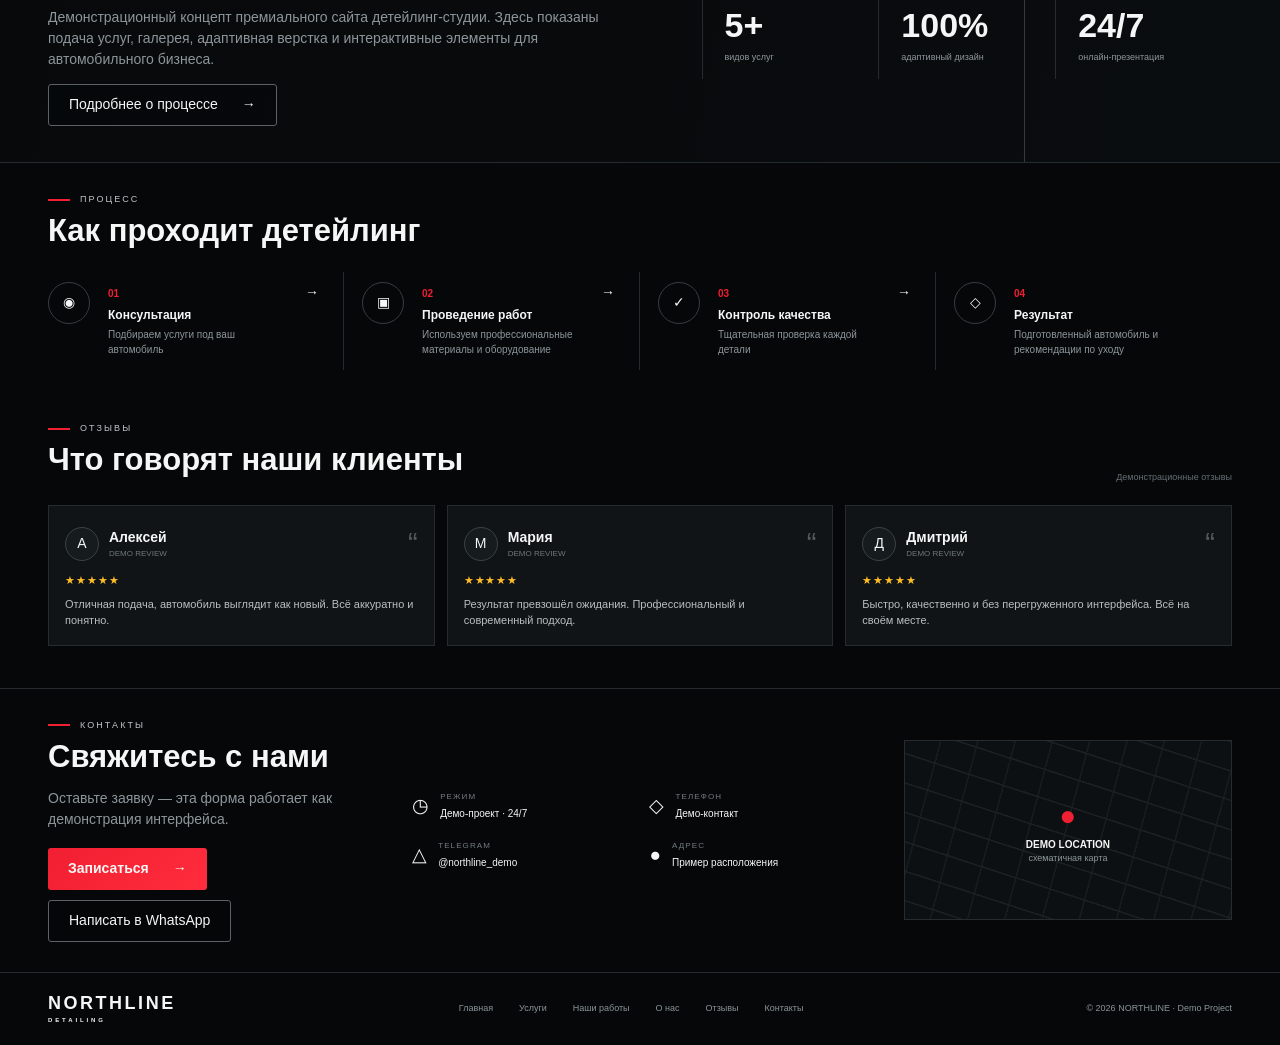
==== commit bdcada01: "NORTHLINE v7: bypass stale page cache" ====
--- a/index.html
+++ b/index.html
@@ -4,14 +4,14 @@
   <meta charset="utf-8">
   <meta name="viewport" content="width=device-width,initial-scale=1,viewport-fit=cover">
   <meta name="description" content="NORTHLINE DETAILING — премиальный демонстрационный сайт детейлинг-центра.">
-  <meta name="theme-color" content="#050708">
+  <meta name="theme-color" content="#050708"><meta http-equiv="Cache-Control" content="no-cache, no-store, must-revalidate"><meta http-equiv="Pragma" content="no-cache"><meta http-equiv="Expires" content="0">
   <meta name="color-scheme" content="dark">
   <meta property="og:title" content="NORTHLINE DETAILING">
   <meta property="og:description" content="Чистота в деталях — demo concept website.">
   <meta property="og:type" content="website">
   <title>NORTHLINE DETAILING — Demo Project</title>
   <link rel="icon" href="favicon.svg" type="image/svg+xml">
-  <link rel="stylesheet" href="styles.css?v=6">
+  <link rel="stylesheet" href="styles.css?v=7">
 </head>
 <body>
 <a class="skip" href="#content">К содержанию</a>
@@ -211,6 +211,6 @@
   <figure><button type="button" class="lightbox-close" data-close-lightbox aria-label="Закрыть">×</button><img src="" alt=""><figcaption></figcaption></figure>
 </div>
 
-<script src="script.js?v=6" defer></script>
+<script src="script.js?v=7" defer></script>
 </body>
 </html>
--- a/styles.css
+++ b/styles.css
@@ -1 +1,43 @@
-:root{--bg:#050708;--panel:#0b0f11;--panel2:#101416;--line:#252b2f;--text:#f5f6f6;--muted:#8d969b;--red:#f01f31;--red2:#b90e1d;--max:1480px}*{box-sizing:border-box}html{scroll-behavior:smooth}body{margin:0;background:var(--bg);color:var(--text);font:14px/1.5 Arial,sans-serif;-webkit-font-smoothing:antialiased;overflow-x:hidden}body.modal-open{overflow:hidden}button,input,select{font:inherit}button{color:inherit}a{color:inherit;text-decoration:none}.skip{position:absolute;left:-9999px}.skip:focus{left:12px;top:12px;z-index:1000;background:#fff;color:#000;padding:10px}.site-header{height:72px;position:sticky;top:0;z-index:100;display:flex;align-items:center;gap:30px;padding:0 max(28px,calc((100vw - var(--max))/2));background:rgba(5,7,8,.88);backdrop-filter:blur(18px);border-bottom:1px solid rgba(255,255,255,.07)}.brand{display:inline-flex;flex-direction:column;line-height:.9;font-weight:900;letter-spacing:.18em}.brand>span{font-size:18px}.brand small{font-size:6px;letter-spacing:.48em;margin-top:7px}.nav{display:flex;gap:29px;margin-left:auto}.nav a{font-size:11px;color:#d4d8da;position:relative;padding:27px 0}.nav a:after{content:"";position:absolute;height:2px;left:0;right:100%;bottom:18px;background:var(--red);transition:.25s}.nav a:hover:after,.nav a.active:after{right:0}.header-social{display:flex;gap:15px;color:#c9cdcf}.menu-btn{display:none;margin-left:auto;background:none;border:0;font-size:24px;min-width:44px;min-height:44px;cursor:pointer}.btn{border:0;min-height:42px;padding:0 20px;border-radius:3px;display:inline-flex;align-items:center;justify-content:center;gap:24px;cursor:pointer;transition:transform .22s,border-color .22s,background .22s}.btn:hover{transform:translateY(-2px)}.btn-red{background:linear-gradient(135deg,var(--red),#ff2c3c);font-weight:700}.btn-outline,.btn-glass{border:1px solid #5a6267;background:rgba(5,7,8,.38)}.hero{position:relative;max-width:var(--max);height:700px;margin:auto;overflow:hidden;background:#090b0c}.hero-media{position:absolute;inset:0;width:100%;height:100%;object-fit:cover;object-position:62% 52%;filter:saturate(.7) contrast(1.14) brightness(.64)}.hero-overlay{position:absolute;inset:0;background:linear-gradient(90deg,#050708 0%,rgba(5,7,8,.94) 31%,rgba(5,7,8,.28) 64%,rgba(5,7,8,.58) 100%),linear-gradient(0deg,rgba(5,7,8,.7),transparent 45%)}.hero-redglow{position:absolute;right:13%;bottom:6%;width:38%;height:14%;background:radial-gradient(ellipse,rgba(240,31,49,.2),transparent 68%);filter:blur(12px)}.hero-content{position:relative;z-index:3;width:58%;padding:95px 56px}.eyebrow,.section-kicker{font-size:9px;letter-spacing:.23em;color:#c1c6c8}.eyebrow i,.section-kicker i{display:inline-block;width:22px;height:2px;background:var(--red);margin-right:10px;vertical-align:middle}.hero h1{font-size:clamp(62px,6.8vw,102px);line-height:.84;letter-spacing:-.048em;margin:18px 0 28px}.hero h1 span{color:transparent;-webkit-text-stroke:1px #fff;font-weight:400}.hero-lead{font-size:15px;color:#d7d9da;max-width:580px}.hero-actions{display:flex;gap:14px;margin-top:30px}.hero-pages{display:flex;align-items:center;gap:16px;margin-top:62px;font-size:10px;color:#70787c}.hero-pages b{color:#fff}.hero-pages i{width:42px;height:2px;background:linear-gradient(90deg,#fff 48%,#5b6164 48%)}.hero-list{position:absolute;z-index:3;right:26px;bottom:72px;font-size:9px;line-height:1.55;letter-spacing:.12em;color:#b7bdc0}.benefits{max-width:var(--max);margin:auto;display:grid;grid-template-columns:repeat(4,1fr);border-block:1px solid var(--line);background:#070a0b}.benefits article{display:flex;gap:14px;align-items:center;padding:22px 28px;border-right:1px solid var(--line)}.benefits article:last-child{border-right:0}.benefit-icon{font-size:24px}.benefits b,.benefits small{display:block}.benefits b{font-size:12px}.benefits small{color:var(--muted);font-size:9px;margin-top:3px}.section{max-width:var(--max);margin:auto;padding:58px 48px}.section-tight{padding-top:20px}.section-heading,.works-top,.review-head{display:flex;align-items:end;justify-content:space-between;gap:30px}.section h2,.about h2,.contacts h2{font-size:31px;line-height:1.08;margin:8px 0}.section-heading p{color:var(--muted);margin:0}.service-grid{display:grid;grid-template-columns:repeat(5,1fr);gap:10px;margin-top:24px}.service-card{background:var(--panel);border:1px solid var(--line);overflow:hidden;transition:.25s}.service-card:hover{transform:translateY(-3px);border-color:#4c555a}.service-media{height:150px;overflow:hidden;background:#15191b}.service-media img{width:100%;height:100%;object-fit:cover;filter:saturate(.7) contrast(1.12) brightness(.74);transition:.45s}.service-card:hover img{transform:scale(1.045);filter:saturate(.9) contrast(1.12) brightness(.82)}.service-body{padding:11px 13px 13px}.service-body h3{font-size:14px;margin:0 0 3px}.service-body p{font-size:10px;color:var(--muted);margin:0 0 8px}.service-body>div{display:flex;justify-content:space-between;align-items:center}.service-body strong{font-size:12px;font-weight:400}.filters{display:flex;gap:5px;flex-wrap:wrap;justify-content:flex-end}.filter{min-height:32px;border:1px solid transparent;background:#0c1012;color:#9ca4a8;border-radius:5px;padding:0 14px;cursor:pointer;font-size:10px}.filter.active{border-color:var(--red);color:#fff;box-shadow:0 0 14px rgba(240,31,49,.22)}.gallery{display:grid;grid-template-columns:1.05fr 1fr 1.05fr 1.25fr;gap:8px;margin-top:18px}.gallery-card{height:230px;border:0;padding:0;background:#111;position:relative;overflow:hidden;cursor:pointer;text-align:left}.gallery-card img{width:100%;height:100%;object-fit:cover;filter:saturate(.65) contrast(1.18) brightness(.7);transition:.45s}.gallery-card:hover img{transform:scale(1.045);filter:saturate(.85) contrast(1.18) brightness(.78)}.gallery-card:after{content:"";position:absolute;inset:0;background:linear-gradient(0deg,rgba(0,0,0,.65),transparent 55%)}.gallery-card span{position:absolute;z-index:2;bottom:12px;left:13px;font-size:9px;letter-spacing:.2em}.gallery-card.hidden{display:none}.about{border-block:1px solid var(--line);background:linear-gradient(100deg,#07090a,#0a0d0f);overflow:hidden}.about-inner{max-width:var(--max);margin:auto;position:relative;min-height:295px;padding:52px 48px;display:grid;grid-template-columns:1.1fr 1fr;align-items:center;gap:70px}.about-copy{position:relative;z-index:3}.about-copy p{color:var(--muted);max-width:630px}.stats{position:relative;z-index:3;display:grid;grid-template-columns:repeat(3,1fr)}.stats article{border-left:1px solid var(--line);padding:15px 22px}.stats b,.stats span{display:block}.stats b{font-size:34px}.stats span{font-size:9px;color:var(--muted)}.about-car{position:absolute;right:-5%;bottom:-38%;width:48%;height:128%;object-fit:cover;opacity:.23;filter:saturate(.55) contrast(1.2);mask-image:linear-gradient(90deg,transparent,#000 35%)}.process-section{padding-top:42px;padding-bottom:46px}.process-grid{display:grid;grid-template-columns:repeat(4,1fr);margin-top:24px}.process-grid article{display:grid;grid-template-columns:48px 1fr 20px;gap:12px;padding:10px 18px;border-right:1px solid var(--line)}.process-grid article:first-child{padding-left:0}.process-grid article:last-child{border:0}.process-icon{width:42px;height:42px;border:1px solid #363d41;border-radius:50%;display:grid;place-items:center}.process-grid em{font-style:normal;color:var(--red);font-size:10px;font-weight:bold}.process-grid b,.process-grid p{display:block;margin:3px 0}.process-grid b{font-size:12px}.process-grid p{color:var(--muted);font-size:10px}.reviews-section{padding-top:30px}.demo-note{font-size:9px;color:#666f73}.review-grid{display:grid;grid-template-columns:repeat(3,1fr);gap:12px;margin-top:20px}.review-grid article{background:var(--panel2);border:1px solid var(--line);padding:16px}.review-name{display:flex;align-items:center;gap:10px}.avatar{width:34px;height:34px;border:1px solid #3a4246;border-radius:50%;display:grid;place-items:center;background:#161b1e}.review-name b,.review-name small{display:block}.review-name small{color:#6f777b;font-size:8px}.review-name em{margin-left:auto;font-size:29px;color:#535b60;font-style:normal}.stars{color:#ffbd28;font-size:11px;letter-spacing:.08em;margin:7px 0}.review-grid p{margin:0;color:#b8bec1;font-size:11px}.contacts{border-top:1px solid var(--line)}.contacts-inner{max-width:var(--max);margin:auto;padding:42px 48px;display:grid;grid-template-columns:.9fr 1.25fr .9fr;gap:36px;align-items:center}.contact-main p{color:var(--muted)}.contact-actions{display:flex;gap:10px;flex-wrap:wrap;margin-top:18px}.contact-meta{display:grid;grid-template-columns:1fr 1fr;gap:19px}.contact-meta article{display:flex;gap:11px;align-items:center}.contact-meta article>span{font-size:19px}.contact-meta small,.contact-meta b{display:block}.contact-meta small{color:#747d81;font-size:8px;letter-spacing:.14em}.contact-meta b{font-size:10px;font-weight:400;margin-top:3px}.map-demo{height:180px;position:relative;border:1px solid var(--line);overflow:hidden;display:flex;flex-direction:column;align-items:center;justify-content:center;background:#0c1012}.map-grid{position:absolute;inset:-30px;background:repeating-linear-gradient(18deg,transparent 0 26px,#20262a 27px 28px),repeating-linear-gradient(105deg,transparent 0 34px,#1b2124 35px 36px);opacity:.75}.map-demo .pin,.map-demo b,.map-demo small{position:relative;z-index:2}.pin{font-size:28px;color:var(--red)}.map-demo b{font-size:10px}.map-demo small{color:var(--muted);font-size:9px}.footer{max-width:var(--max);margin:auto;padding:28px 48px;border-top:1px solid var(--line);display:grid;grid-template-columns:auto 1fr auto;gap:35px;align-items:center}.footer-nav{display:flex;gap:26px;justify-content:center}.footer-nav a,.footer-copy{font-size:9px;color:#8c9498}.reveal{opacity:0;transform:translateY(16px);transition:opacity .6s ease,transform .6s ease}.reveal.on{opacity:1;transform:none}.modal,.lightbox{position:fixed;inset:0;z-index:500;display:none}.modal.open,.lightbox.open{display:grid;place-items:center}.modal-backdrop,.lightbox-backdrop{position:absolute;inset:0;background:rgba(0,0,0,.78);backdrop-filter:blur(7px)}.modal-card{position:relative;z-index:2;width:min(520px,calc(100% - 28px));background:#0b0f11;border:1px solid #353d41;padding:30px}.modal-close,.lightbox-close{position:absolute;right:14px;top:12px;border:0;background:none;color:#fff;font-size:28px;cursor:pointer}.muted{color:var(--muted)}#booking-form{display:grid;gap:14px;margin-top:22px}#booking-form label{display:grid;gap:7px;font-size:10px;color:#aab0b3}#booking-form input,#booking-form select{width:100%;min-height:46px;background:#090c0d;border:1px solid #333b3f;color:#fff;padding:0 13px;border-radius:3px;font-size:16px}.form-status{min-height:20px;color:#aeb7ba;margin:0}.lightbox figure{position:relative;z-index:2;width:min(1000px,calc(100% - 28px));margin:0;background:#07090a;border:1px solid #30383c;padding:10px}.lightbox img{display:block;width:100%;max-height:76vh;object-fit:contain}.lightbox figcaption{padding:10px;color:#9ca4a8;font-size:11px}section[id]{scroll-margin-top:78px}a:focus-visible,button:focus-visible,input:focus-visible,select:focus-visible{outline:2px solid var(--red);outline-offset:3px}@media(max-width:980px){.site-header{padding:0 20px}.menu-btn{display:block}.desktop-only{display:none!important}.nav{display:none;position:absolute;top:72px;left:0;right:0;margin:0;background:#07090a;border-bottom:1px solid var(--line);padding:17px 20px 22px;flex-direction:column;gap:0}.nav.open{display:flex}.nav a{font-size:16px;padding:11px 0}.nav a:after{bottom:4px;width:30px;right:auto}.hero{height:700px}.hero-media{object-position:63% 50%}.hero-overlay{background:linear-gradient(180deg,rgba(5,7,8,.76),rgba(5,7,8,.5) 50%,#050708 100%)}.hero-content{padding:72px 24px;width:100%}.hero h1{font-size:64px}.hero-lead{max-width:470px}.benefits{grid-template-columns:1fr 1fr}.service-grid{grid-template-columns:repeat(2,1fr)}.service-grid article:last-child{grid-column:1/-1}.gallery{grid-template-columns:1fr 1fr}.about-inner{grid-template-columns:1fr;gap:30px}.about-car{width:70%;opacity:.16}.process-grid{grid-template-columns:1fr 1fr;gap:15px}.process-grid article{border:1px solid var(--line)!important;padding:17px!important}.contacts-inner{grid-template-columns:1fr 1fr}.map-demo{grid-column:1/-1}.footer{grid-template-columns:1fr auto}.footer-nav{display:none}.section,.about-inner,.contacts-inner{padding-left:22px;padding-right:22px}}@media(max-width:560px){.hero{height:650px}.hero-content{padding-top:65px}.hero h1{font-size:49px}.hero-lead{font-size:13px}.hero-actions{flex-wrap:wrap}.benefits{grid-template-columns:1fr}.benefits article{border-right:0;border-bottom:1px solid var(--line)}.benefits article:last-child{border-bottom:0}.section-heading,.works-top,.review-head{align-items:flex-start;flex-direction:column}.filters{justify-content:flex-start}.service-grid{display:flex;overflow:auto;scroll-snap-type:x mandatory}.service-card{min-width:82vw;scroll-snap-align:center}.gallery{display:flex;overflow:auto;scroll-snap-type:x mandatory}.gallery-card{min-width:82vw;scroll-snap-align:center}.process-grid{grid-template-columns:1fr}.review-grid{display:flex;overflow:auto;scroll-snap-type:x mandatory}.review-grid article{min-width:82vw;scroll-snap-align:center}.stats b{font-size:27px}.stats article{padding:12px}.contacts-inner{grid-template-columns:1fr}.contact-meta{grid-template-columns:1fr}.footer{grid-template-columns:1fr;gap:14px;padding:24px 22px}.footer-copy{justify-self:start}}@media(prefers-reduced-motion:reduce){html{scroll-behavior:auto}.reveal{opacity:1;transform:none;transition:none}*{transition:none!important}}+:root{--bg:#050708;--panel:#0b0f11;--panel2:#101416;--line:#252b2f;--text:#f5f6f6;--muted:#8d969b;--red:#f01f31;--red2:#b90e1d;--max:1480px}*{box-sizing:border-box}html{scroll-behavior:smooth}body{margin:0;background:var(--bg);color:var(--text);font:14px/1.5 Arial,sans-serif;-webkit-font-smoothing:antialiased;overflow-x:hidden}body.modal-open{overflow:hidden}button,input,select{font:inherit}button{color:inherit}a{color:inherit;text-decoration:none}.skip{position:absolute;left:-9999px}.skip:focus{left:12px;top:12px;z-index:1000;background:#fff;color:#000;padding:10px}.site-header{height:72px;position:sticky;top:0;z-index:100;display:flex;align-items:center;gap:30px;padding:0 max(28px,calc((100vw - var(--max))/2));background:rgba(5,7,8,.88);backdrop-filter:blur(18px);border-bottom:1px solid rgba(255,255,255,.07)}.brand{display:inline-flex;flex-direction:column;line-height:.9;font-weight:900;letter-spacing:.18em}.brand>span{font-size:18px}.brand small{font-size:6px;letter-spacing:.48em;margin-top:7px}.nav{display:flex;gap:29px;margin-left:auto}.nav a{font-size:11px;color:#d4d8da;position:relative;padding:27px 0}.nav a:after{content:"";position:absolute;height:2px;left:0;right:100%;bottom:18px;background:var(--red);transition:.25s}.nav a:hover:after,.nav a.active:after{right:0}.header-social{display:flex;gap:15px;color:#c9cdcf}.menu-btn{display:none;margin-left:auto;background:none;border:0;font-size:24px;min-width:44px;min-height:44px;cursor:pointer}.btn{border:0;min-height:42px;padding:0 20px;border-radius:3px;display:inline-flex;align-items:center;justify-content:center;gap:24px;cursor:pointer;transition:transform .22s,border-color .22s,background .22s}.btn:hover{transform:translateY(-2px)}.btn-red{background:linear-gradient(135deg,var(--red),#ff2c3c);font-weight:700}.btn-outline,.btn-glass{border:1px solid #5a6267;background:rgba(5,7,8,.38)}.hero{position:relative;max-width:var(--max);height:700px;margin:auto;overflow:hidden;background:#090b0c}.hero-media{position:absolute;inset:0;width:100%;height:100%;object-fit:cover;object-position:62% 52%;filter:saturate(.7) contrast(1.14) brightness(.64)}.hero-overlay{position:absolute;inset:0;background:linear-gradient(90deg,#050708 0%,rgba(5,7,8,.94) 31%,rgba(5,7,8,.28) 64%,rgba(5,7,8,.58) 100%),linear-gradient(0deg,rgba(5,7,8,.7),transparent 45%)}.hero-redglow{position:absolute;right:13%;bottom:6%;width:38%;height:14%;background:radial-gradient(ellipse,rgba(240,31,49,.2),transparent 68%);filter:blur(12px)}.hero-content{position:relative;z-index:3;width:58%;padding:95px 56px}.eyebrow,.section-kicker{font-size:9px;letter-spacing:.23em;color:#c1c6c8}.eyebrow i,.section-kicker i{display:inline-block;width:22px;height:2px;background:var(--red);margin-right:10px;vertical-align:middle}.hero h1{font-size:clamp(62px,6.8vw,102px);line-height:.84;letter-spacing:-.048em;margin:18px 0 28px}.hero h1 span{color:transparent;-webkit-text-stroke:1px #fff;font-weight:400}.hero-lead{font-size:15px;color:#d7d9da;max-width:580px}.hero-actions{display:flex;gap:14px;margin-top:30px}.hero-pages{display:flex;align-items:center;gap:16px;margin-top:62px;font-size:10px;color:#70787c}.hero-pages b{color:#fff}.hero-pages i{width:42px;height:2px;background:linear-gradient(90deg,#fff 48%,#5b6164 48%)}.hero-list{position:absolute;z-index:3;right:26px;bottom:72px;font-size:9px;line-height:1.55;letter-spacing:.12em;color:#b7bdc0}.benefits{max-width:var(--max);margin:auto;display:grid;grid-template-columns:repeat(4,1fr);border-block:1px solid var(--line);background:#070a0b}.benefits article{display:flex;gap:14px;align-items:center;padding:22px 28px;border-right:1px solid var(--line)}.benefits article:last-child{border-right:0}.benefit-icon{font-size:24px}.benefits b,.benefits small{display:block}.benefits b{font-size:12px}.benefits small{color:var(--muted);font-size:9px;margin-top:3px}.section{max-width:var(--max);margin:auto;padding:58px 48px}.section-tight{padding-top:20px}.section-heading,.works-top,.review-head{display:flex;align-items:end;justify-content:space-between;gap:30px}.section h2,.about h2,.contacts h2{font-size:31px;line-height:1.08;margin:8px 0}.section-heading p{color:var(--muted);margin:0}.service-grid{display:grid;grid-template-columns:repeat(5,1fr);gap:10px;margin-top:24px}.service-card{background:var(--panel);border:1px solid var(--line);overflow:hidden;transition:.25s}.service-card:hover{transform:translateY(-3px);border-color:#4c555a}.service-media{height:150px;overflow:hidden;background:#15191b}.service-media img{width:100%;height:100%;object-fit:cover;filter:saturate(.7) contrast(1.12) brightness(.74);transition:.45s}.service-card:hover img{transform:scale(1.045);filter:saturate(.9) contrast(1.12) brightness(.82)}.service-body{padding:11px 13px 13px}.service-body h3{font-size:14px;margin:0 0 3px}.service-body p{font-size:10px;color:var(--muted);margin:0 0 8px}.service-body>div{display:flex;justify-content:space-between;align-items:center}.service-body strong{font-size:12px;font-weight:400}.filters{display:flex;gap:5px;flex-wrap:wrap;justify-content:flex-end}.filter{min-height:32px;border:1px solid transparent;background:#0c1012;color:#9ca4a8;border-radius:5px;padding:0 14px;cursor:pointer;font-size:10px}.filter.active{border-color:var(--red);color:#fff;box-shadow:0 0 14px rgba(240,31,49,.22)}.gallery{display:grid;grid-template-columns:1.05fr 1fr 1.05fr 1.25fr;gap:8px;margin-top:18px}.gallery-card{height:230px;border:0;padding:0;background:#111;position:relative;overflow:hidden;cursor:pointer;text-align:left}.gallery-card img{width:100%;height:100%;object-fit:cover;filter:saturate(.65) contrast(1.18) brightness(.7);transition:.45s}.gallery-card:hover img{transform:scale(1.045);filter:saturate(.85) contrast(1.18) brightness(.78)}.gallery-card:after{content:"";position:absolute;inset:0;background:linear-gradient(0deg,rgba(0,0,0,.65),transparent 55%)}.gallery-card span{position:absolute;z-index:2;bottom:12px;left:13px;font-size:9px;letter-spacing:.2em}.gallery-card.hidden{display:none}.about{border-block:1px solid var(--line);background:linear-gradient(100deg,#07090a,#0a0d0f);overflow:hidden}.about-inner{max-width:var(--max);margin:auto;position:relative;min-height:295px;padding:52px 48px;display:grid;grid-template-columns:1.1fr 1fr;align-items:center;gap:70px}.about-copy{position:relative;z-index:3}.about-copy p{color:var(--muted);max-width:630px}.stats{position:relative;z-index:3;display:grid;grid-template-columns:repeat(3,1fr)}.stats article{border-left:1px solid var(--line);padding:15px 22px}.stats b,.stats span{display:block}.stats b{font-size:34px}.stats span{font-size:9px;color:var(--muted)}.about-car{position:absolute;right:-5%;bottom:-38%;width:48%;height:128%;object-fit:cover;opacity:.23;filter:saturate(.55) contrast(1.2);mask-image:linear-gradient(90deg,transparent,#000 35%)}.process-section{padding-top:42px;padding-bottom:46px}.process-grid{display:grid;grid-template-columns:repeat(4,1fr);margin-top:24px}.process-grid article{display:grid;grid-template-columns:48px 1fr 20px;gap:12px;padding:10px 18px;border-right:1px solid var(--line)}.process-grid article:first-child{padding-left:0}.process-grid article:last-child{border:0}.process-icon{width:42px;height:42px;border:1px solid #363d41;border-radius:50%;display:grid;place-items:center}.process-grid em{font-style:normal;color:var(--red);font-size:10px;font-weight:bold}.process-grid b,.process-grid p{display:block;margin:3px 0}.process-grid b{font-size:12px}.process-grid p{color:var(--muted);font-size:10px}.reviews-section{padding-top:30px}.demo-note{font-size:9px;color:#666f73}.review-grid{display:grid;grid-template-columns:repeat(3,1fr);gap:12px;margin-top:20px}.review-grid article{background:var(--panel2);border:1px solid var(--line);padding:16px}.review-name{display:flex;align-items:center;gap:10px}.avatar{width:34px;height:34px;border:1px solid #3a4246;border-radius:50%;display:grid;place-items:center;background:#161b1e}.review-name b,.review-name small{display:block}.review-name small{color:#6f777b;font-size:8px}.review-name em{margin-left:auto;font-size:29px;color:#535b60;font-style:normal}.stars{color:#ffbd28;font-size:11px;letter-spacing:.08em;margin:7px 0}.review-grid p{margin:0;color:#b8bec1;font-size:11px}.contacts{border-top:1px solid var(--line)}.contacts-inner{max-width:var(--max);margin:auto;padding:42px 48px;display:grid;grid-template-columns:.9fr 1.25fr .9fr;gap:36px;align-items:center}.contact-main p{color:var(--muted)}.contact-actions{display:flex;gap:10px;flex-wrap:wrap;margin-top:18px}.contact-meta{display:grid;grid-template-columns:1fr 1fr;gap:19px}.contact-meta article{display:flex;gap:11px;align-items:center}.contact-meta article>span{font-size:19px}.contact-meta small,.contact-meta b{display:block}.contact-meta small{color:#747d81;font-size:8px;letter-spacing:.14em}.contact-meta b{font-size:10px;font-weight:400;margin-top:3px}.map-demo{height:180px;position:relative;border:1px solid var(--line);overflow:hidden;display:flex;flex-direction:column;align-items:center;justify-content:center;background:#0c1012}.map-grid{position:absolute;inset:-30px;background:repeating-linear-gradient(18deg,transparent 0 26px,#20262a 27px 28px),repeating-linear-gradient(105deg,transparent 0 34px,#1b2124 35px 36px);opacity:.75}.map-demo .pin,.map-demo b,.map-demo small{position:relative;z-index:2}.pin{font-size:28px;color:var(--red)}.map-demo b{font-size:10px}.map-demo small{color:var(--muted);font-size:9px}.footer{max-width:var(--max);margin:auto;padding:28px 48px;border-top:1px solid var(--line);display:grid;grid-template-columns:auto 1fr auto;gap:35px;align-items:center}.footer-nav{display:flex;gap:26px;justify-content:center}.footer-nav a,.footer-copy{font-size:9px;color:#8c9498}.reveal{opacity:0;transform:translateY(16px);transition:opacity .6s ease,transform .6s ease}.reveal.on{opacity:1;transform:none}.modal,.lightbox{position:fixed;inset:0;z-index:500;display:none}.modal.open,.lightbox.open{display:grid;place-items:center}.modal-backdrop,.lightbox-backdrop{position:absolute;inset:0;background:rgba(0,0,0,.78);backdrop-filter:blur(7px)}.modal-card{position:relative;z-index:2;width:min(520px,calc(100% - 28px));background:#0b0f11;border:1px solid #353d41;padding:30px}.modal-close,.lightbox-close{position:absolute;right:14px;top:12px;border:0;background:none;color:#fff;font-size:28px;cursor:pointer}.muted{color:var(--muted)}#booking-form{display:grid;gap:14px;margin-top:22px}#booking-form label{display:grid;gap:7px;font-size:10px;color:#aab0b3}#booking-form input,#booking-form select{width:100%;min-height:46px;background:#090c0d;border:1px solid #333b3f;color:#fff;padding:0 13px;border-radius:3px;font-size:16px}.form-status{min-height:20px;color:#aeb7ba;margin:0}.lightbox figure{position:relative;z-index:2;width:min(1000px,calc(100% - 28px));margin:0;background:#07090a;border:1px solid #30383c;padding:10px}.lightbox img{display:block;width:100%;max-height:76vh;object-fit:contain}.lightbox figcaption{padding:10px;color:#9ca4a8;font-size:11px}section[id]{scroll-margin-top:78px}a:focus-visible,button:focus-visible,input:focus-visible,select:focus-visible{outline:2px solid var(--red);outline-offset:3px}@media(max-width:980px){.site-header{padding:0 20px}.menu-btn{display:block}.desktop-only{display:none!important}.nav{display:none;position:absolute;top:72px;left:0;right:0;margin:0;background:#07090a;border-bottom:1px solid var(--line);padding:17px 20px 22px;flex-direction:column;gap:0}.nav.open{display:flex}.nav a{font-size:16px;padding:11px 0}.nav a:after{bottom:4px;width:30px;right:auto}.hero{height:700px}.hero-media{object-position:63% 50%}.hero-overlay{background:linear-gradient(180deg,rgba(5,7,8,.76),rgba(5,7,8,.5) 50%,#050708 100%)}.hero-content{padding:72px 24px;width:100%}.hero h1{font-size:64px}.hero-lead{max-width:470px}.benefits{grid-template-columns:1fr 1fr}.service-grid{grid-template-columns:repeat(2,1fr)}.service-grid article:last-child{grid-column:1/-1}.gallery{grid-template-columns:1fr 1fr}.about-inner{grid-template-columns:1fr;gap:30px}.about-car{width:70%;opacity:.16}.process-grid{grid-template-columns:1fr 1fr;gap:15px}.process-grid article{border:1px solid var(--line)!important;padding:17px!important}.contacts-inner{grid-template-columns:1fr 1fr}.map-demo{grid-column:1/-1}.footer{grid-template-columns:1fr auto}.footer-nav{display:none}.section,.about-inner,.contacts-inner{padding-left:22px;padding-right:22px}}@media(max-width:560px){.hero{height:650px}.hero-content{padding-top:65px}.hero h1{font-size:49px}.hero-lead{font-size:13px}.hero-actions{flex-wrap:wrap}.benefits{grid-template-columns:1fr}.benefits article{border-right:0;border-bottom:1px solid var(--line)}.benefits article:last-child{border-bottom:0}.section-heading,.works-top,.review-head{align-items:flex-start;flex-direction:column}.filters{justify-content:flex-start}.service-grid{display:flex;overflow:auto;scroll-snap-type:x mandatory}.service-card{min-width:82vw;scroll-snap-align:center}.gallery{display:flex;overflow:auto;scroll-snap-type:x mandatory}.gallery-card{min-width:82vw;scroll-snap-align:center}.process-grid{grid-template-columns:1fr}.review-grid{display:flex;overflow:auto;scroll-snap-type:x mandatory}.review-grid article{min-width:82vw;scroll-snap-align:center}.stats b{font-size:27px}.stats article{padding:12px}.contacts-inner{grid-template-columns:1fr}.contact-meta{grid-template-columns:1fr}.footer{grid-template-columns:1fr;gap:14px;padding:24px 22px}.footer-copy{justify-self:start}}@media(prefers-reduced-motion:reduce){html{scroll-behavior:auto}.reveal{opacity:1;transform:none;transition:none}*{transition:none!important}}
+/* v6 — closer to the approved visual reference */
+.site-header{height:64px;background:rgba(4,6,7,.94);border-bottom-color:rgba(255,255,255,.045)}
+.nav a{padding:23px 0}.nav a:after{bottom:14px}
+.hero{height:625px}
+.hero-media{object-position:58% 54%;filter:saturate(.92) contrast(1.18) brightness(.78)}
+.hero-overlay{background:
+  linear-gradient(90deg,#050708 0%,rgba(5,7,8,.96) 25%,rgba(5,7,8,.62) 42%,rgba(5,7,8,.08) 67%,rgba(5,7,8,.34) 100%),
+  linear-gradient(0deg,rgba(5,7,8,.66),transparent 48%)}
+.hero:before,.hero:after{content:"";position:absolute;z-index:2;pointer-events:none}
+.hero:before{right:3.5%;top:0;width:3px;height:72%;background:linear-gradient(180deg,transparent,#f4f4f4 18%,#f4f4f4 78%,transparent);box-shadow:-105px 40px 0 rgba(255,255,255,.28),-310px -20px 0 rgba(255,255,255,.2)}
+.hero:after{right:13%;top:12%;width:3px;height:44%;background:linear-gradient(180deg,transparent,var(--red) 20%,var(--red) 80%,transparent);box-shadow:0 0 24px rgba(240,31,49,.7)}
+.hero-content{width:48%;padding:76px 48px}
+.hero h1{font-size:clamp(58px,5.7vw,86px);margin:15px 0 22px}
+.hero-lead{font-size:14px;line-height:1.48;max-width:520px}
+.hero-actions{margin-top:24px}
+.hero-pages{margin-top:42px}
+.hero-list{right:22px;bottom:42px}
+.benefits article{padding:18px 24px}
+.section{padding-top:42px;padding-bottom:42px}
+.section-tight{padding-top:12px}
+.service-grid{margin-top:18px}
+.service-media{height:132px}
+.gallery{margin-top:14px}
+.gallery-card{height:195px}
+.about-inner{min-height:235px;padding-top:36px;padding-bottom:36px}
+.process-section{padding-top:30px;padding-bottom:32px}
+.reviews-section{padding-top:20px}
+.contacts-inner{padding-top:30px;padding-bottom:30px}
+.footer{padding-top:22px;padding-bottom:22px}
+@media(max-width:980px){
+  .site-header{height:64px}
+  .nav{top:64px}
+  .hero{height:650px}
+  .hero:before,.hero:after{display:none}
+  .hero-media{object-position:62% 50%;filter:saturate(.88) contrast(1.15) brightness(.66)}
+  .hero-content{padding:68px 24px;width:100%}
+}
+@media(max-width:560px){
+  .hero{height:620px}
+  .hero h1{font-size:47px}
+  .hero-overlay{background:linear-gradient(180deg,rgba(5,7,8,.73),rgba(5,7,8,.52) 45%,#050708 100%)}
+}
